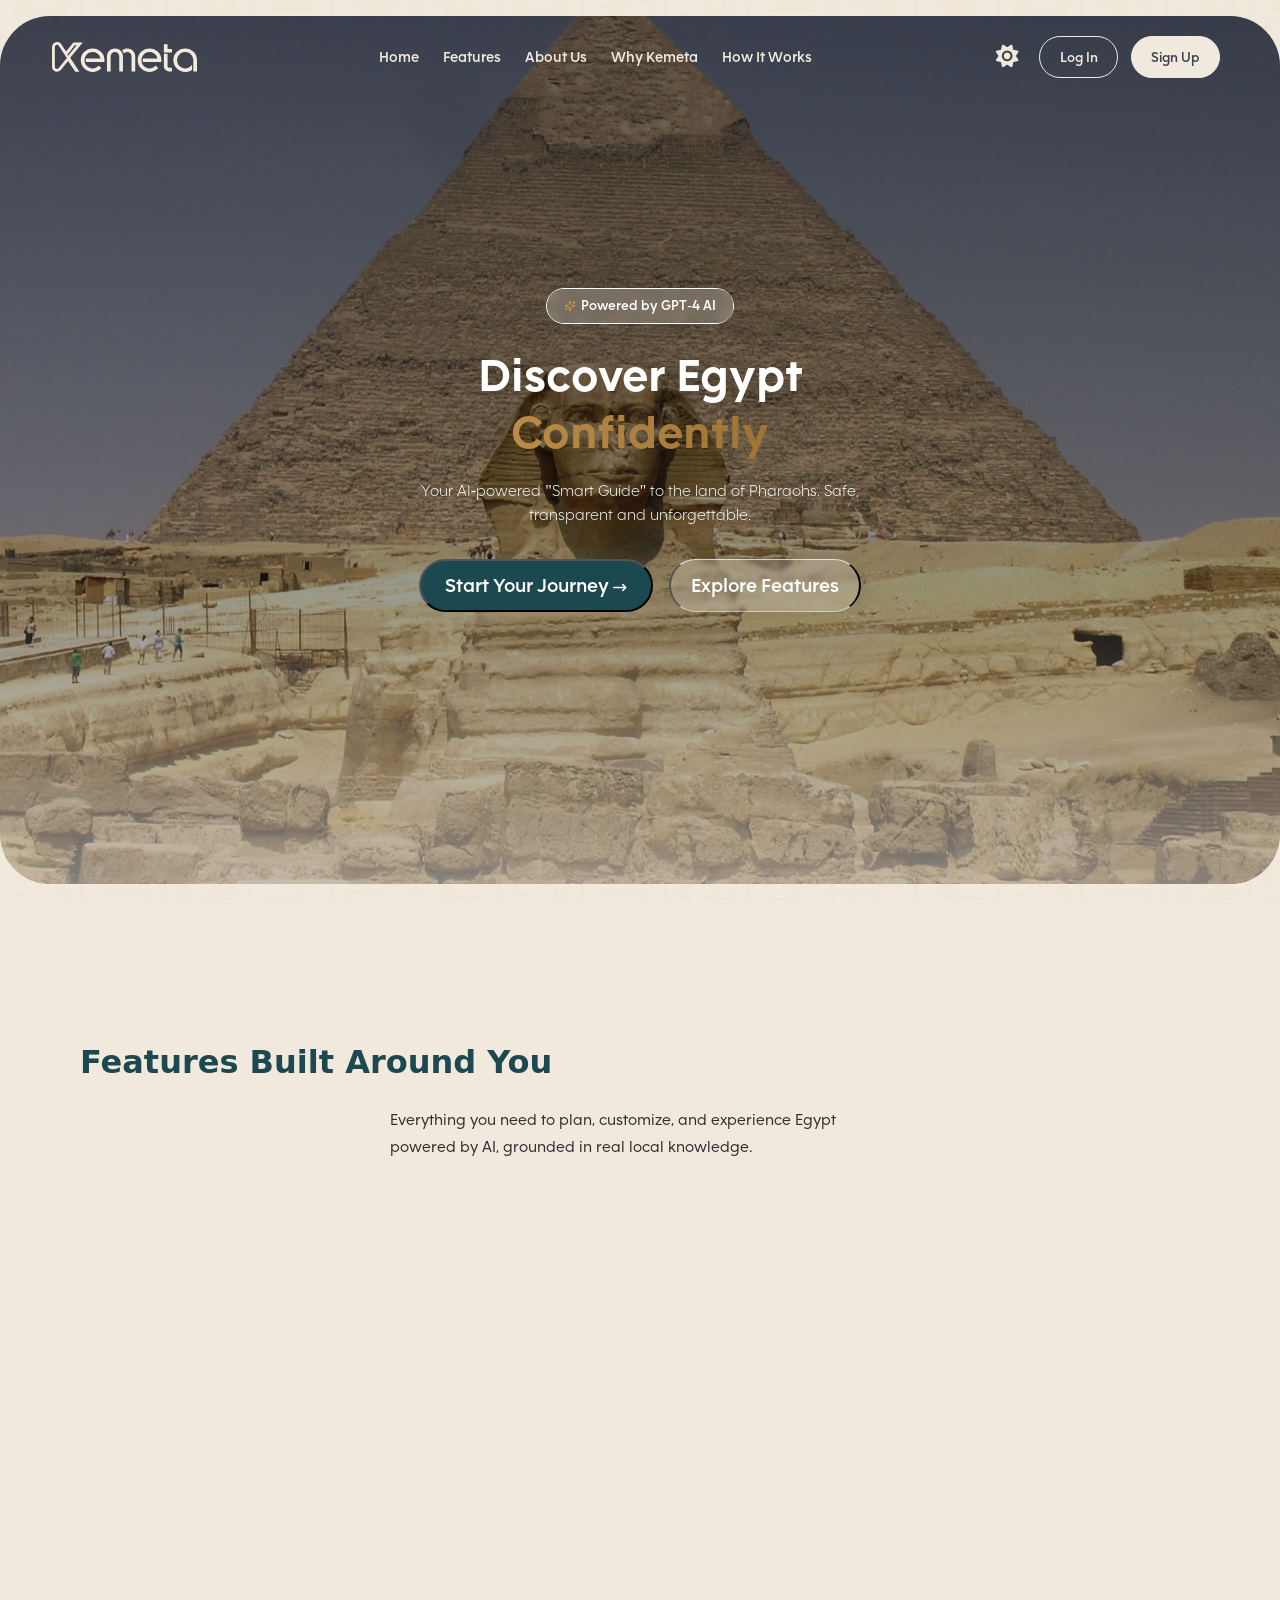
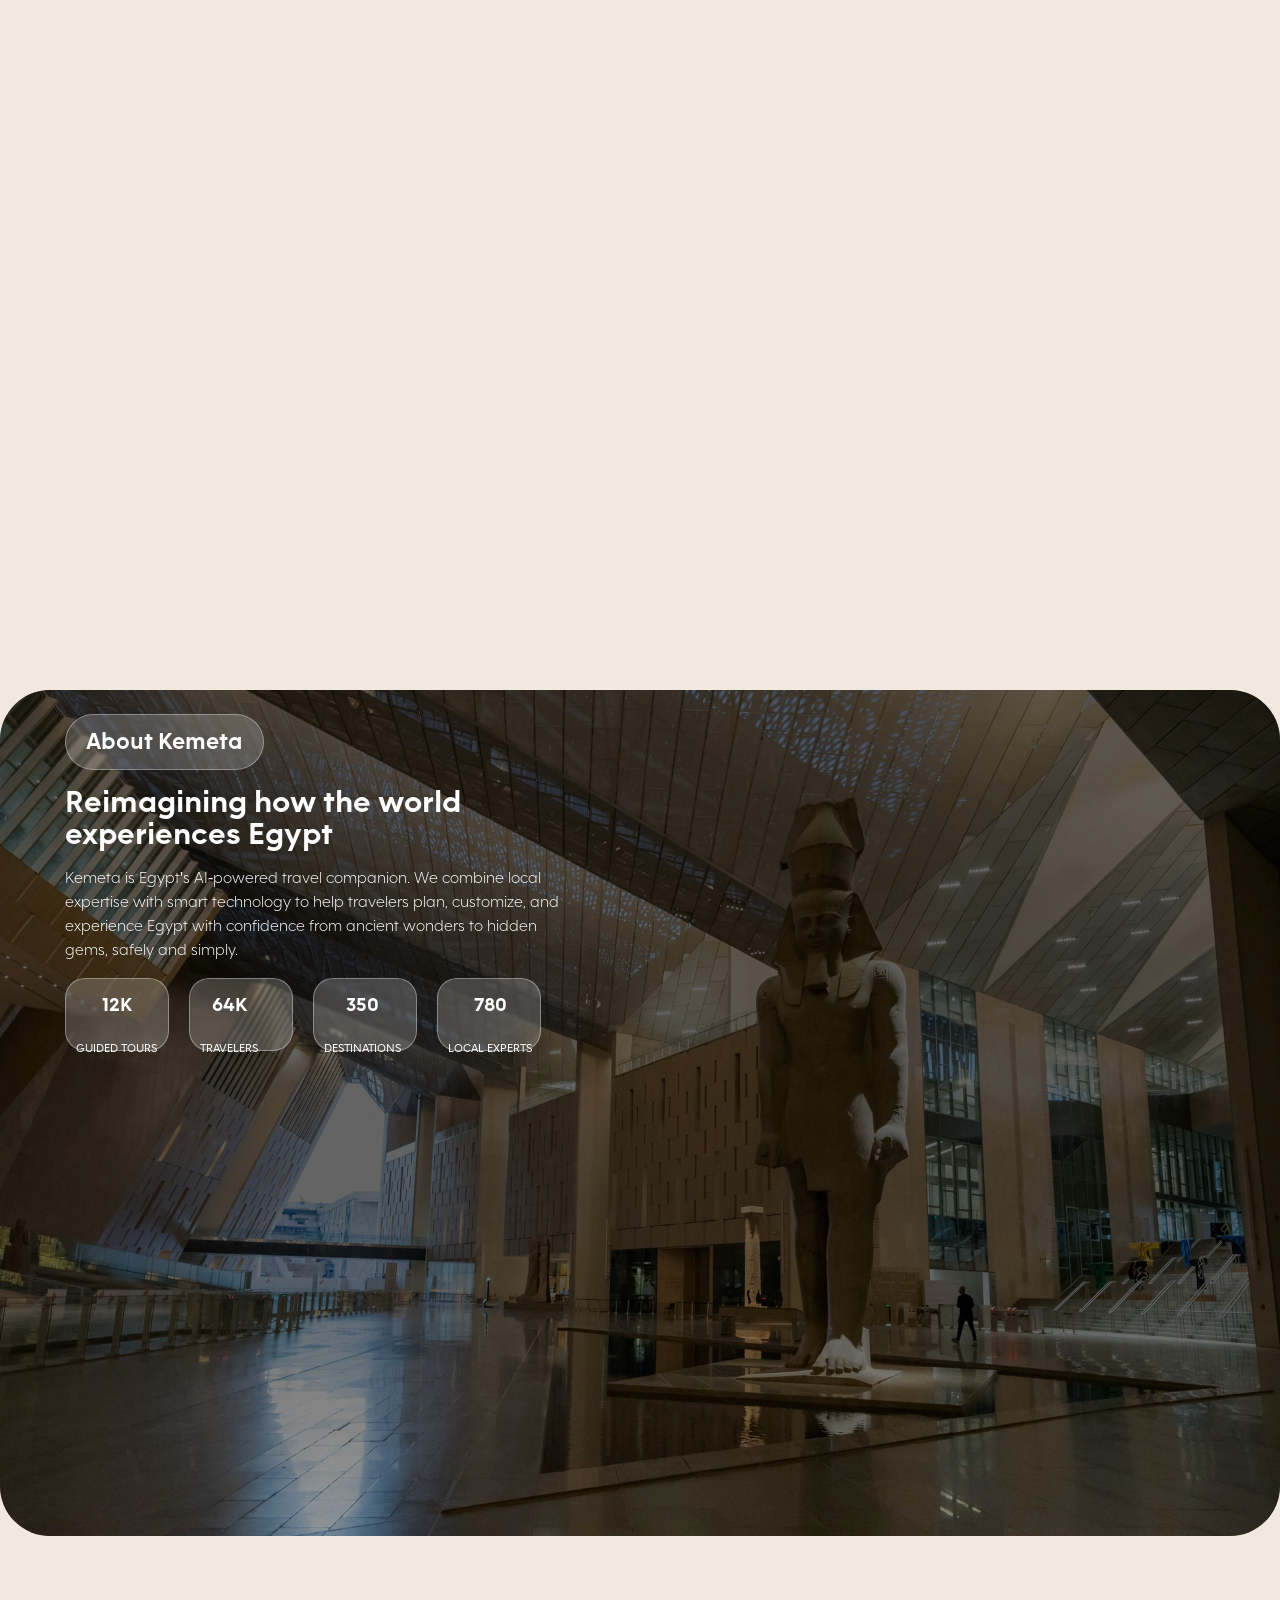
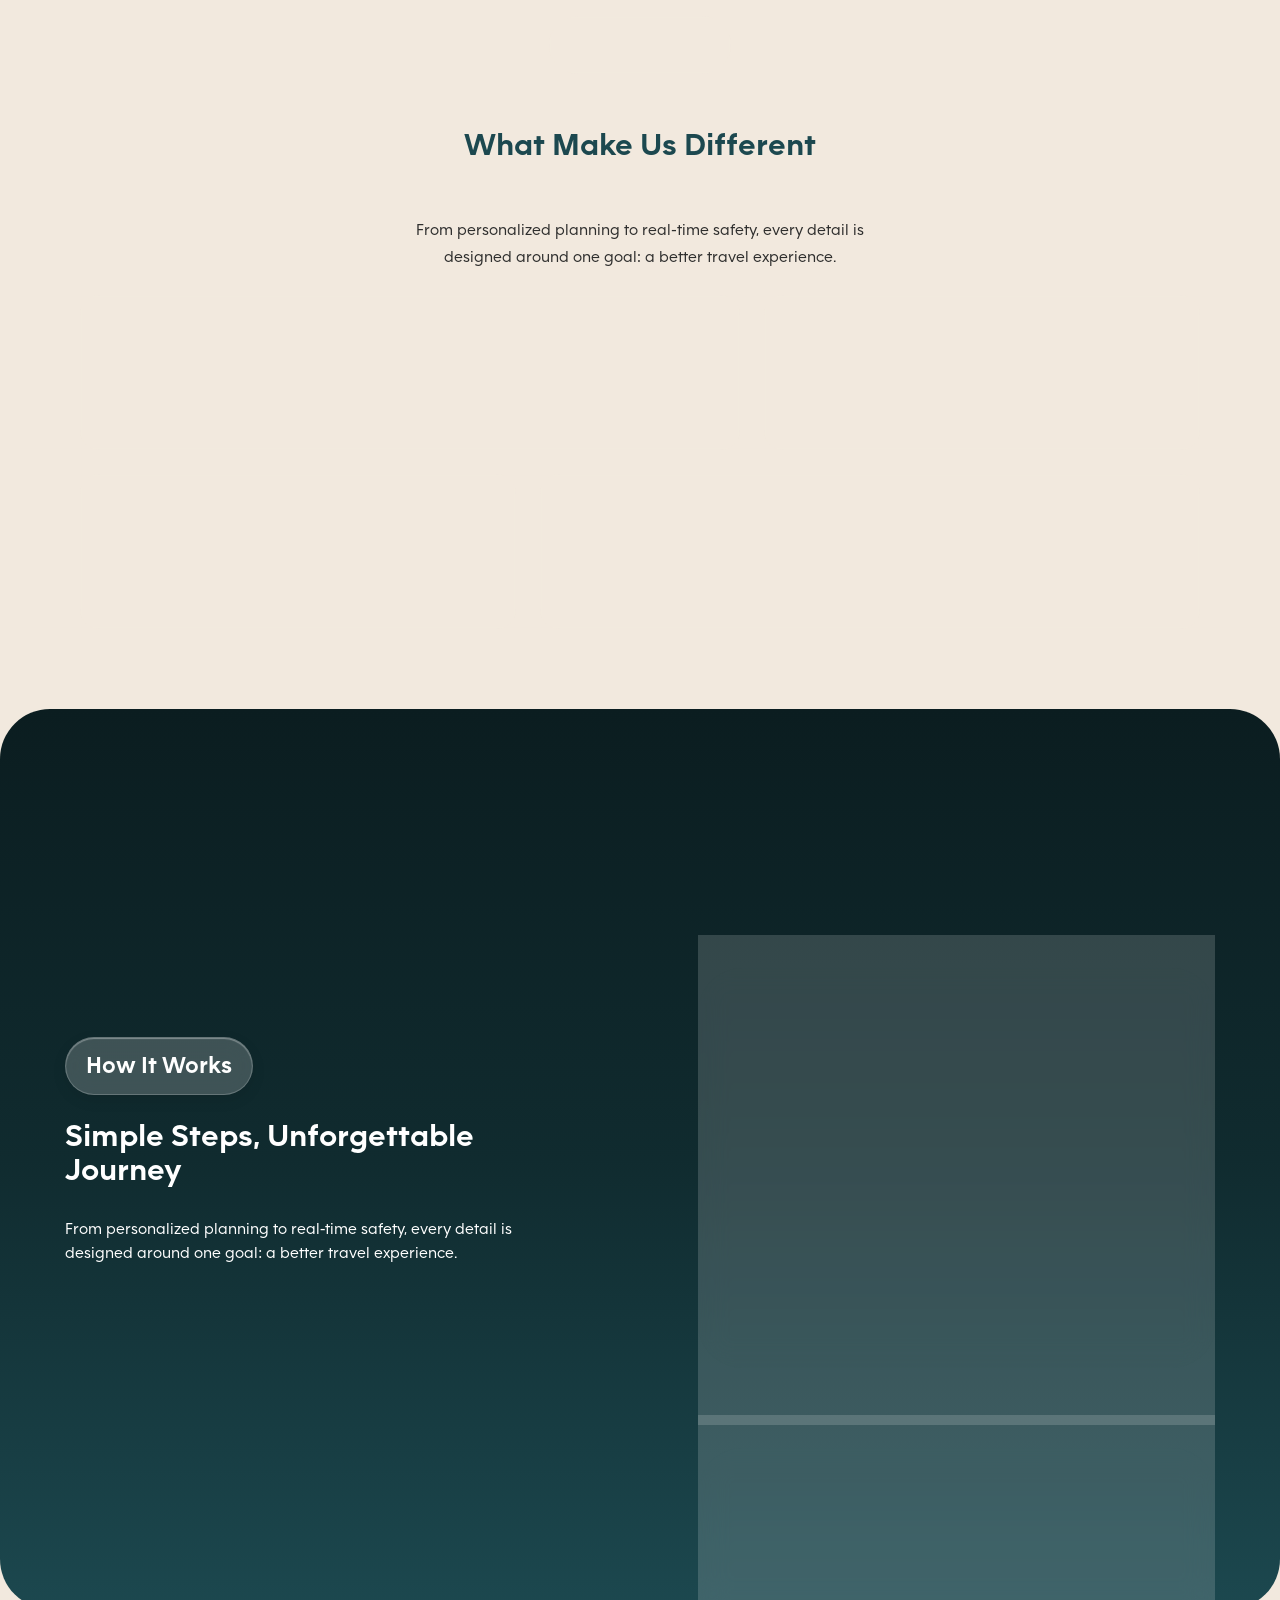
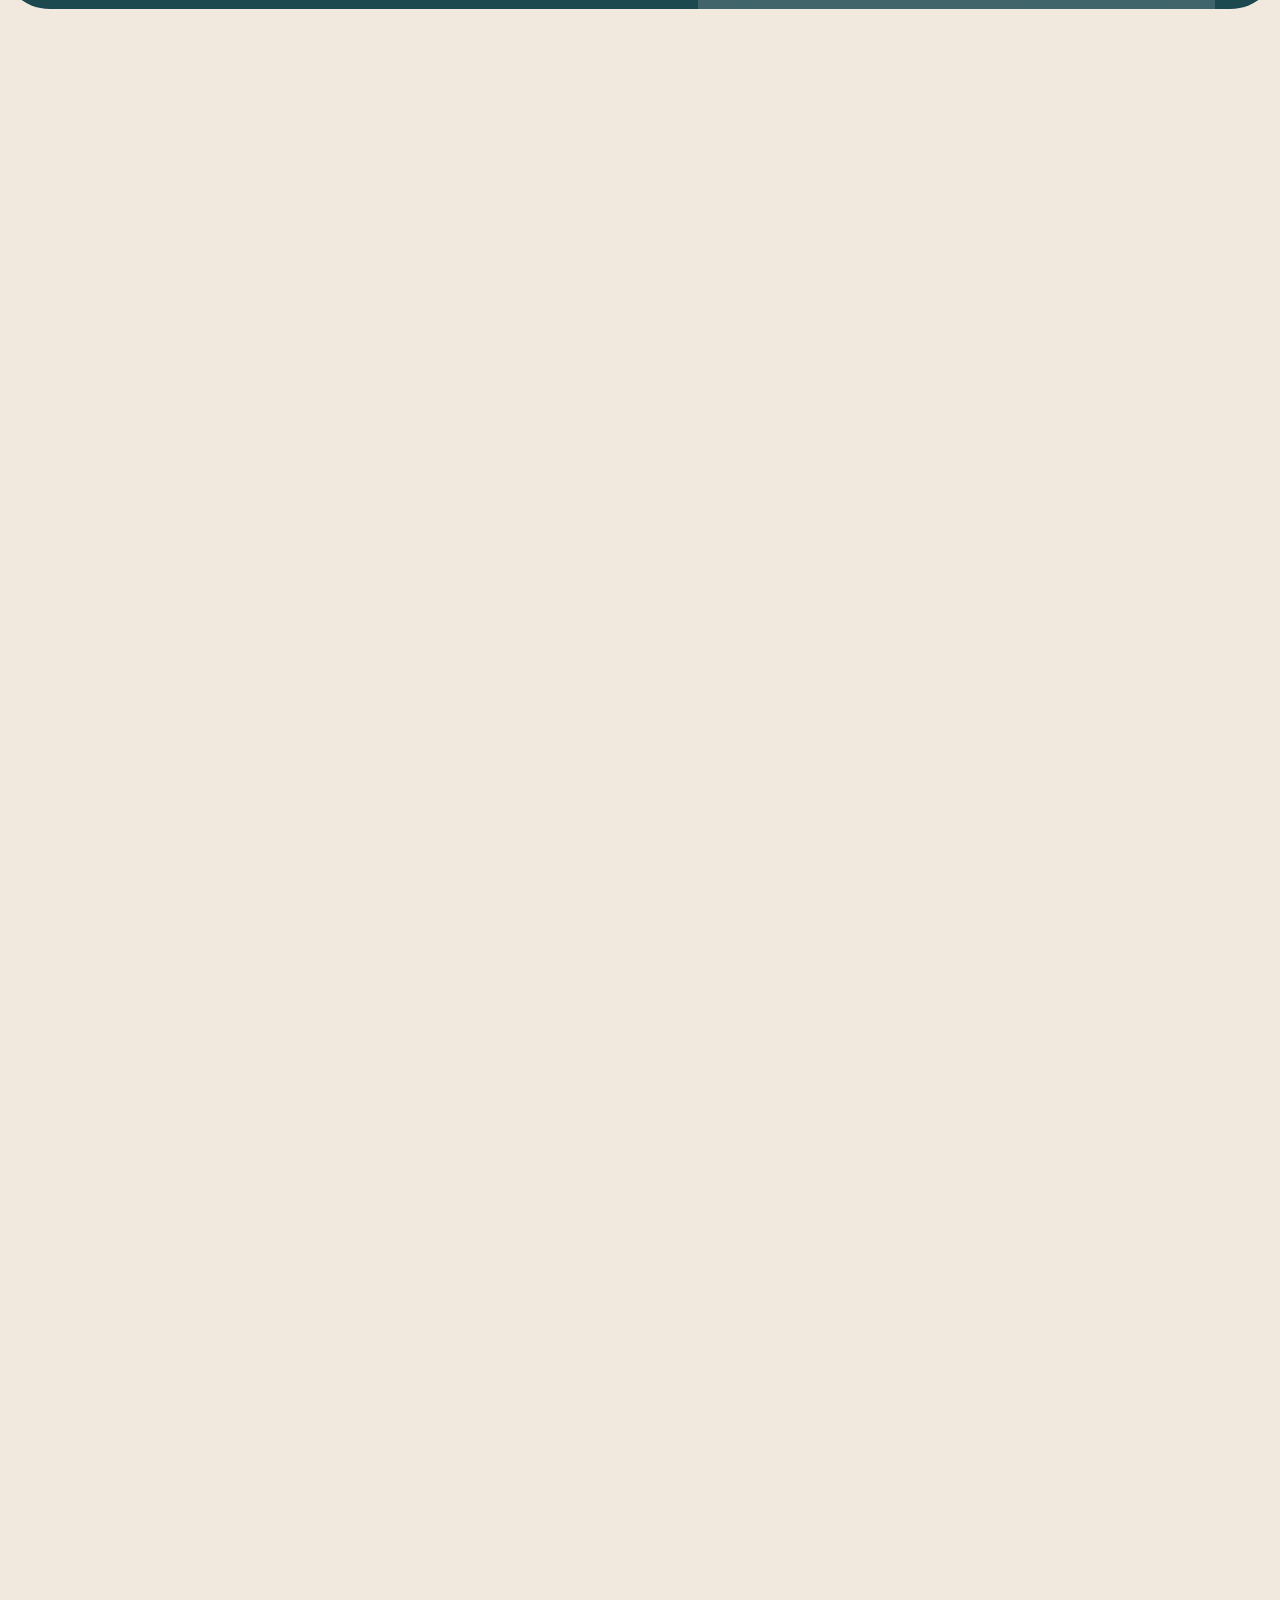
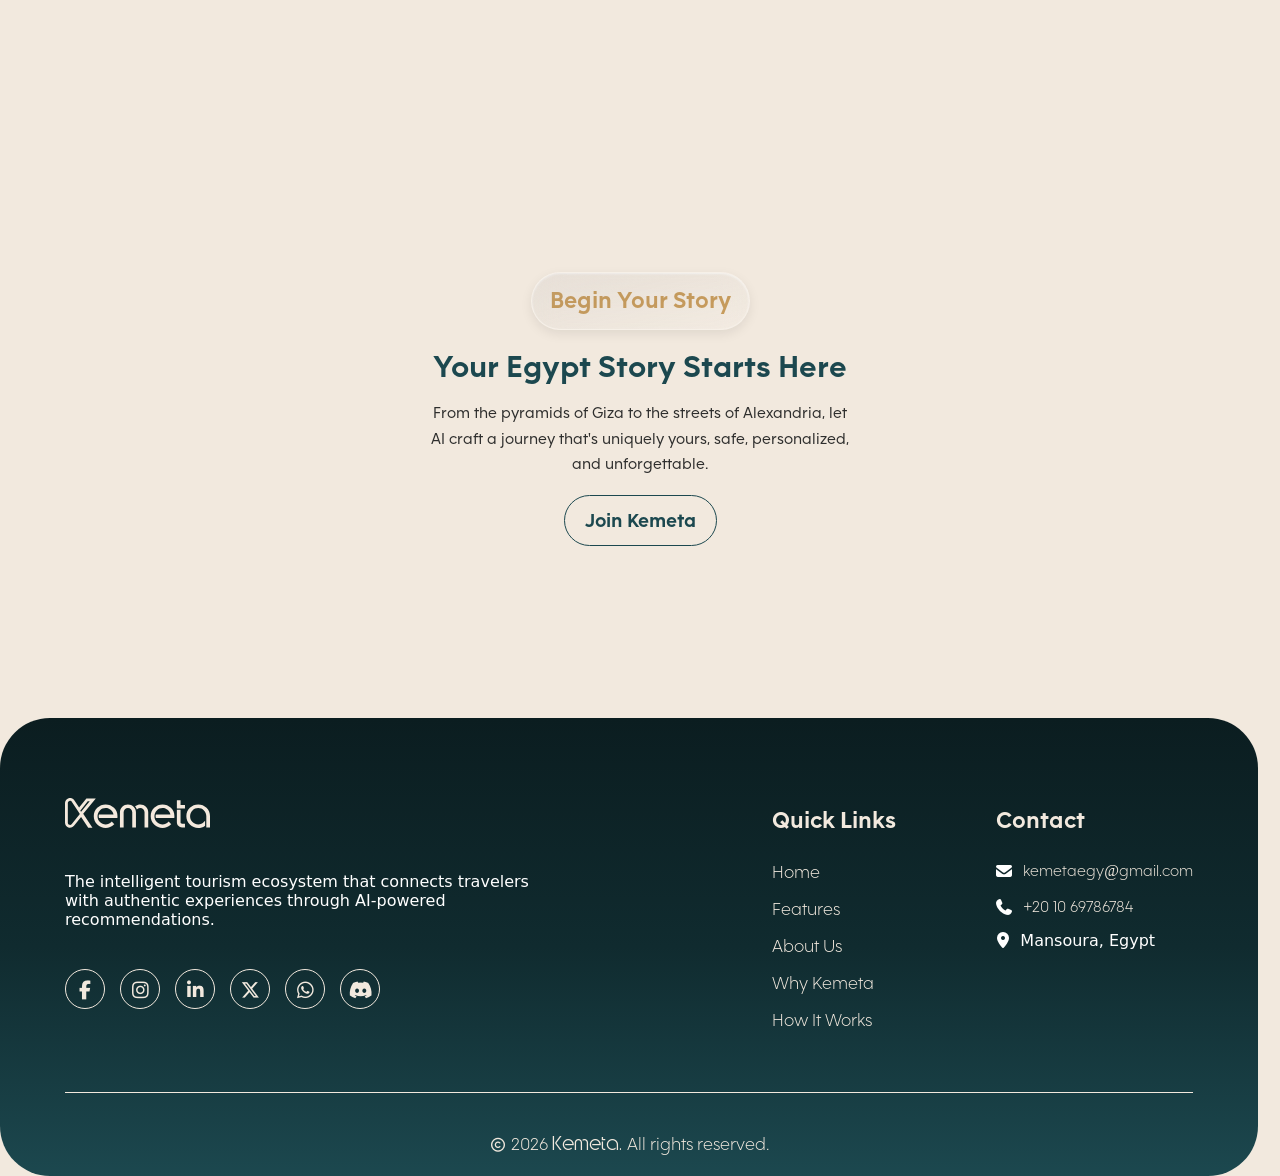
==== index.html @ 973cf5cc "feat: complete Sprint 1 frontend implementation" ====
<!doctype html>
<html lang="en">

<head>
  <meta charset="UTF-8" />
  <title>Kemeta - Discover Egypt</title>
  <link rel="stylesheet" href="vendors/bootstrap/css/bootstrap.min.css" />
  <link rel="stylesheet" href="vendors/fontawesome/css/all.min.css" />
  <link rel="stylesheet" href="css/main.css" />
</head>

<body>
<div class="splash" id="splash">
        <svg viewBox="0 0 3000 1500">
            <g id="kMarkGroup">
                <path id="kmark"
                    d="M925.3,552.19H795.87L695.25,676.05l-66.37-99.23A68.94,68.94,0,0,0,592.56,549a71.07,71.07,0,0,0-76.79,23.31A69,69,0,0,0,501,615.63V881.27a69.13,69.13,0,0,0,13.69,41.82,70.87,70.87,0,0,0,73.34,26,69.08,69.08,0,0,0,37-23.83l97.63-120.18,94,140.5,3.73,5.58h58.91L751.8,760.6Zm-83.39,39.08L722.56,734.65l-11.09-16.58,103-126.8ZM571.4,584.81c7.21,0,17.4,2.38,25,13.73l84.65,126.58,24.3,39.32L594.71,900.65c-10.1,12.42-24.26,13.1-34.15,9.59s-20.46-13-20.46-29V615.63c0-16.8,11.27-26.21,21.81-29.41A32.46,32.46,0,0,1,571.4,584.81Z" />

                <path id="kfill"
                    d="M925.3,552.19H795.87L695.25,676.05l-66.37-99.23A68.94,68.94,0,0,0,592.56,549a71.07,71.07,0,0,0-76.79,23.31A69,69,0,0,0,501,615.63V881.27a69.13,69.13,0,0,0,13.69,41.82,70.87,70.87,0,0,0,73.34,26,69.08,69.08,0,0,0,37-23.83l97.63-120.18,94,140.5,3.73,5.58h58.91L751.8,760.6Zm-83.39,39.08L722.56,734.65l-11.09-16.58,103-126.8ZM571.4,584.81c7.21,0,17.4,2.38,25,13.73l84.65,126.58,24.3,39.32L594.71,900.65c-10.1,12.42-24.26,13.1-34.15,9.59s-20.46-13-20.46-29V615.63c0-16.8,11.27-26.21,21.81-29.41A32.46,32.46,0,0,1,571.4,584.81Z" />
            </g>

            <g id="emetaGroup">
                <path
                    d="M1060.85,632.87c-44.49,0-83.25,15.86-115.21,47.13S897.4,749.44,897.4,793.34c0,44.22,16.23,82.52,48.24,113.83s70.72,47.12,115.21,47.12,82.91-15.51,114.21-46.12l5.76-5.64L1145,866.68l-5.64,5.81c-21.54,22.18-47.22,33-78.49,33-31,0-56.75-10.8-78.81-33s-32.81-48.1-32.81-79.09S960,736.58,982,714.51s47.85-32.79,78.83-32.79c28.14,0,52.09,9,73.21,27.65,18.48,16.3,30.36,36.3,35.39,59.55H969.58L968,774.75a71.72,71.72,0,0,0-2.78,19.09A64.63,64.63,0,0,0,968,812l1.68,5.72h252.94l.66-7.26c.69-7.64,1-13.26,1-17.16,0-44.23-16.24-82.45-48.26-113.61S1105.31,632.87,1060.85,632.87Z" />
                <path
                    d="M1368.31,632.87c-30.61,0-56.88,10.58-78.1,31.45s-32,46.7-32,76.7V945.83H1309V741c0-16.56,5.68-30.28,17.35-42s25.39-17.34,42-17.34,30.27,5.67,41.94,17.34,17.36,25.41,17.36,42V945.83h50.83V741c0-30-10.78-55.8-32-76.7S1398.9,632.87,1368.31,632.87Z" />
                <path
                    d="M1537.73,632.87a107.16,107.16,0,0,0-65,21.5l-6.65,4.92,5.17,6.47a119.36,119.36,0,0,1,15.86,26.63l4.16,9.49,8.11-6.45c11.62-9.23,24.18-13.71,38.39-13.71,16.55,0,30.27,5.67,42,17.34S1597,724.47,1597,741V945.83h50.84V741c0-30-10.78-55.8-32-76.7S1568.33,632.87,1537.73,632.87Z" />
                <path
                    d="M1845.19,632.87c-44.49,0-83.25,15.86-115.21,47.13s-48.24,69.44-48.24,113.34c0,44.22,16.23,82.52,48.24,113.83s70.72,47.12,115.21,47.12,82.91-15.51,114.21-46.12l5.76-5.64-35.84-35.85-5.64,5.81c-21.54,22.18-47.22,33-78.49,33-31,0-56.75-10.8-78.81-33s-32.81-48.1-32.81-79.09,10.73-56.76,32.79-78.83,47.86-32.79,78.83-32.79c28.14,0,52.09,9,73.21,27.65,18.49,16.3,30.37,36.3,35.39,59.55H1753.92l-1.63,5.83a71.72,71.72,0,0,0-2.78,19.09,64.63,64.63,0,0,0,2.82,18.2l1.68,5.72H2007l.66-7.26c.69-7.64,1-13.26,1-17.16,0-44.23-16.24-82.45-48.26-113.61S1889.65,632.87,1845.19,632.87Z" />
                <path
                    d="M2099.24,890.86h0c-3.95-4.32-5.88-9.65-5.88-16.29V707.12h-50.83V874.56c0,20.08,7,37.16,20.81,50.78s30.75,20.49,50.45,20.49h40.37V897h-40.37C2107.67,897,2103.05,895,2099.24,890.86Z" />
                <polygon
                    points="2093.36 576.07 2042.52 576.07 2042.52 690.19 2154.15 690.19 2154.15 641.35 2093.36 641.35 2093.36 576.07" />
                <path
                    d="M2451.25,679.77c-31.64-31.12-70.24-46.9-114.72-46.9s-83.25,15.86-115.21,47.13-48.24,69.44-48.24,113.34,16.22,82.1,48.23,113.57,70.72,47.38,115.22,47.38A158.94,158.94,0,0,0,2427.74,926l3.47-2.38V856.23l-13.73,14.3c-22.56,23.5-49,34.92-80.95,34.92-31,0-56.75-10.8-78.81-33s-32.81-48.1-32.81-79.09,10.72-56.76,32.79-78.83,47.85-32.79,78.83-32.79,56.75,10.72,78.82,32.79,32.8,47.85,32.8,78.83V945.83H2499V793.34C2499,749.13,2482.92,710.92,2451.25,679.77Z" />
            </g>
        </svg>
    </div>
  <header>
    <!-- Navbar -->
<nav class="navbar">

    <div class="navbar__left">

        <!-- Desktop Logos -->
        <img src="./assets/images/logos/SVG/Logo.svg"
             alt="Kemeta"
             class="navbar-logo navbar-logo-light">

        <img src="./assets/images/logos/SVG/Logo (1).svg"
             alt="Kemeta"
             class="navbar-logo navbar-logo-dark">

        <!-- Mobile Logos -->
        <img src="./assets/images/logos/SVG/logo (2).svg"
             alt="Kemeta"
             class="navbar-logo-mobile navbar-logo-mobile-light">

        <img src="./assets/images/logos/SVG/Vector.svg"
             alt="Kemeta"
             class="navbar-logo-mobile navbar-logo-mobile-dark">

    </div>


    <ul class="navbar__center d-flex gap-4">

    <li class="nav-item">
        <a class="nav-link" href="#home">Home</a>
    </li>

    <li class="nav-item">
        <a class="nav-link" href="#features">Features</a>
    </li>

    <li class="nav-item">
        <a class="nav-link" href="#about">About Us</a>
    </li>


    <li class="nav-item">
        <a class="nav-link" href="#why-kemeta">Why Kemeta</a>
    </li>

     <li class="nav-item">
        <a class="nav-link" href="#how-it-works">How It Works</a>
    </li>

</ul>


    <div class="navbar__right">

        <i class="fas fa-sun"></i>

        <button class="btn btn-outline">
            Log In
        </button>

        <button class="btn btn-sign">
            Sign Up
        </button>

    </div>


    <button
        class="navbar__menu-button"
        id="navbar-menu-button"
        type="button"
        aria-label="Open menu">

        <i class="fas fa-bars"></i>

    </button>

</nav>


<!-- ==========================
     Mobile Menu
========================== -->

<div class="mobile-menu-overlay"></div>

<div class="mobile-menu">

    <!-- Header -->
    <div class="mobile-menu-header">

        <a href="#" class="mobile-logo">

            <!-- استخدمي اللوجو اللي عندك -->
            <img
                src="./assets/images/logos/SVG/Vector.svg"
                alt="Kemeta">

        </a>

        <button
            class="mobile-menu-close"
            type="button"
            aria-label="Close menu">

            <i class="fas fa-times"></i>

        </button>

    </div>


    <!-- Links -->
    <nav class="mobile-nav">

        <a href="#" class="mobile-nav-link">
            Home
        </a>

        <a href="#" class="mobile-nav-link">
            Features
        </a>

        <a href="#" class="mobile-nav-link">
            About Us
        </a>

        <a href="#" class="mobile-nav-link">
            Why Kemeta
        </a>

        <a href="#" class="mobile-nav-link">
            How It Works
        </a>

    </nav>


    <!-- Bottom Actions -->
    <div class="mobile-menu-actions">

        <div class="mobile-actions-row">

            <a href="./login/index.html" class="mobile-login">
                Log In
            </a>

            <button
                class="mobile-settings"
                type="button">

                <i class="fas fa-cog"></i>

            </button>

        </div>


        <a href="register.html" class="mobile-signup">
            Sign Up
        </a>

    </div>

</div>

    <!-- Hero Section -->
    <section class="hero" id="home">
      <div class="hero__overlay"></div>

      <div class="hero__content">
        <div class="hero__badge">
          <img src="./assets/images/icons/Icon (1).svg" alt="Kemeta Logo" class="hero__badge-logo" />
          <span>Powered by GPT-4 AI</span>
        </div>

        <h1 class="hero__title">
          Discover Egypt
          <span class="hero__title-highlight">Confidently</span>
        </h1>

        <p class="hero__subtitle">
          Your AI-powered "Smart Guide" to the land of Pharaohs. Safe,
          transparent and unforgettable.
        </p>

        <div class="hero__actions">
          <button class="btn hero__btn-main d-flex align-items-center justify-content-center gap-2">
            <span>Start Your Journey</span>
            <i class="fa-solid fa-arrow-right-long"></i>
          </button>
          <button class="btn hero__btn-secondary">Explore Features</button>
        </div>
      </div>
    </section>
  </header>

  <!-- 
    Platform Features Section
 -->

  <section class="platform-features" id="features">
    <div class="container">
      <div class=" row justify-content-center text-center">
        <div class="first-card col-lg-7 d-flex">
          <span class="features-badge"> Platform Features </span>

          <h2 class="features-title">Features Built Around You</h2>

          <p class="features-description">
            Everything you need to plan, customize, and experience Egypt
            powered by AI, grounded in real local knowledge.
          </p>
        </div>
      </div>

      <!-- Features Cards -->
      <div class="row g-3">
        <!-- Large Card 1 -->
        <div class="col-lg-6 col-md-7">
          <div class="feature-card feature-card-large">
            <h3 class="feature-card-title">AI Trip Generator</h3>

            <p class="feature-card-description">
              Answer a few quick questions about your interests, budget, and
              travel style, and let our AI build a complete, personalized
              itinerary — no research, no guesswork, just a trip made for you.
            </p>

            <a href="#" class="feature-card-link"> Learn More </a>
          </div>
        </div>

        <!-- Large Card 2 -->
        <div class="col-lg-6 col-md-6">
          <div class="feature-card feature-card-large ">
            <h3 class="feature-card-title mb-4">Ready-Made Packages</h3>

            <p class="feature-card-description mb-3">
              Prefer a simpler start? Choose from expertly curated packages designed to showcase the best experiences
              Egypt has to offer, ready to book in minutes.
            </p>

            <a href="#" class="feature-card-link"> Learn More </a>
          </div>
        </div>

        <!-- Small Card 1 -->
        <div class="col-lg-4 col-md-6">
          <div class="feature-card">
            <h3 class="feature-card-title">Customize Your Trip</h3>

            <p class="feature-card-description">
              Handpick every destination you want to visit, and let our AI
              organize them into a smooth, optimized itinerary that makes the
              most of your time.
            </p>

            <a href="#" class="feature-card-link"> Learn More </a>
          </div>
        </div>

        <!-- Small Card 2 -->
        <div class="col-lg-4 col-md-6">
          <div class="feature-card">
            <h3 class="feature-card-title">Egypt Chatbot</h3>

            <p class="feature-card-description">
              Get answers about historical sites, transportation, pricing, and
              dining through a chatbot trained on verified Egypt-focused
              knowledge.
            </p>

            <a href="#" class="feature-card-link"> Learn More </a>
          </div>
        </div>

        <!-- Small Card 3 -->
        <div class="col-lg-4 col-md-6">
          <div class="feature-card">
            <h3 class="feature-card-title">Smart Map</h3>

            <p class="feature-card-description">
              Get answers about historical sites, transportation, pricing, and
              dining through a chatbot trained on verified Egypt-focused
              knowledge.
            </p>

            <a href="#" class="feature-card-link"> Learn More </a>
          </div>
        </div>
      </div>
    </div>
  </section>
  <!-- 
     About Section
 -->
  <section class="about-section" id="about">
    <div class="about-overlay"></div>

    <div class="container-fluid h-100">
      <div class="row h-100 align-items-center">

        <div class=" col-6 col-lg-12">
          <div class="about-content">
            <!-- Small Button -->
            <p href="#" class="about-label mb-4">
              About Kemeta
            </p>

            <!-- Heading -->
            <h2 class="about-title mb-4">
              Reimagining how the world
              <br>
              experiences Egypt
            </h2>

            <!-- Description -->
            <p class="about-description mb-4">
              Kemeta is Egypt's AI-powered travel companion.
              We combine local expertise with smart technology
              to help travelers plan, customize, and experience
              Egypt with confidence from ancient wonders to hidden
              gems, safely and simply.
            </p>
            <!-- Statistics -->
            <div class="about-stats">
              <div class="stat-card">
                <div class="container-card">
                  <h3>12K</h3>
                  <span>GUIDED TOURS</span>
                </div>
              </div>

              <div class="stat-card ">
                <div class="container-card">
                  <h3>64K</h3>
                  <span>TRAVELERS</span>
                </div>
              </div>
              <div class="stat-card">
                <div class="container-card">

                  <h3>350</h3>
                  <span>DESTINATIONS</span>
                </div>
              </div>
              <div class="stat-card">
                <div class="container-card">

                  <h3>780</h3>
                  <span>LOCAL EXPERTS</span>
                </div>
              </div>
            </div>

          </div>
        </div>

      </div>
    </div>
  </section>

  <section class="why-kemeta-section" id="why-kemeta">

    <div class="container why-kemeta-container">

      <!-- Section Header -->
      <div class="why-kemeta-header">

        <span class="why-kemeta-badge">
          Why Kemeta
        </span>

        <h2 class="why-kemeta-title">
          What Make Us Different
        </h2>

        <p class="why-kemeta-description">
          From personalized planning to real-time safety, every detail
          is designed around one goal: a better travel experience.
        </p>

      </div>


      <!-- Cards -->
      <div class="why-kemeta-cards">

        <div class="why-kemeta-card">



          <h3 class="why-kemeta-card-title">
            <span class="why-kemeta-card-label">
              AI Trip Generator
            </span>
            Personalized Planning
          </h3>

          <p class="why-kemeta-card-description">
            Built around your interests and budget, not a generic package.
          </p>

        </div>


        <div class="why-kemeta-card">



          <h3 class="why-kemeta-card-title">
            <span class="why-kemeta-card-label">
              100% Verified
            </span>
            Trusted Content
          </h3>

          <p class="why-kemeta-card-description">
            Every answer comes from reviewed, Egypt-specific sources,
            not random search results.
          </p>

        </div>


        <div class="why-kemeta-card">



          <h3 class="why-kemeta-card-title">
            <span class="why-kemeta-card-label">
              3 Ways to Plan
            </span>
            Total Flexibility
          </h3>

          <p class="why-kemeta-card-description">
            Automated, ready-made, or fully customized the choice is
            always yours.
          </p>

        </div>


        <div class="why-kemeta-card">



          <h3 class="why-kemeta-card-title">
            <span class="why-kemeta-card-label">
              Real-Time Alerts
            </span>
            Built-in Safety
          </h3>

          <p class="why-kemeta-card-description">
            Get notified near high-risk areas, with nearby hospitals
            and tourist police always in view.
          </p>

        </div>

      </div>

    </div>

  </section>

  <section class="how-it-works-section" id="how-it-works">

    <div class="how-it-works-sticky">

      <!-- Left ثابت -->
      <div class="how-it-works-content">

        <span class="section-badge">
          How It Works
        </span>

        <div class="content-title">
          Simple Steps, Unforgettable Journey
      </div>

        <p>
          From personalized planning to real-time safety,
          every detail is designed around one goal:
          a better travel experience.
        </p>

      </div>


      <!-- Right بيتحرك -->
      <div class="steps-wrapper">

        <div class="steps-track">

          <div class="step-card">
            <div class="step-text">
              <h3>Share Preferences</h3>
              <p>
               Answer a few questions, and our AI builds your itinerary.
              </p>
            </div>

            <div class="img"> <img src="assets/images/(1).jpg" alt=""></div>
          </div>


          <div class="step-card">
            <div class="step-text">
              <h3>Choose Your Path</h3>
              <p>
                Pick a ready-made package or customize your own stops.
              </p>
            </div>

            <div class="img"> <img src="assets/images/(2).jpg" alt="">
            </div>
          </div>


          <div class="step-card">
            <div class="step-text">
              <h3>Ask Anything</h3>
              <p>
                Ask our chatbot anything about Egypt, anytime, day or night.
              </p>
            </div>

            <div class="img"><img src="assets/images/(3).jpg" alt=""></div>
          </div>


          <div class="step-card">
            <div class="step-text">
              <h3>Stay Safe</h3>
              <p>
                Smart Map keeps you safe with nearby help and risk alerts.
              </p>
            </div>

            <div class="img"><img src="assets/images/(4).jpg" alt=""></div>
          </div>


          <div class="step-card">
            <div class="step-text">
              <h3>Enjoy Trip</h3>
              <p>
                Everything's set, just relax and enjoy Egypt to the fullest.
              </p>
            </div>

            <div class="img"><img src="assets/images/(5).jpg" alt=""></div>
          </div>

        </div>

      </div>

    </div>

  </section>

<!-- ==========================
     Begin Your Story Section
========================== -->
<section class="begin-story-section">
    <div class="begin-story-container">

        <span class="story-badge">
            Begin Your Story
        </span>

        <h2>
            Your Egypt Story Starts Here
        </h2>

        <p>
            From the pyramids of Giza to the streets of Alexandria,
            let AI craft a journey that's uniquely yours, safe,
            personalized, and unforgettable.
        </p>

        <a href="#" class="story-btn">
            Join Kemeta
        </a>

    </div>
</section>


<!-- ==========================
     Footer
========================== -->
<footer class="kemeta-footer">

    <div class="footer-container">

        <!-- Brand -->
        <div class="footer-brand">

            <div class="img"><img src="./assets/images/logos/SVG/Logo.svg" alt=""></div>

            <p>
                The intelligent tourism ecosystem that connects travelers with authentic experiences through AI-powered recommendations.
            </p>

            <div class="footer-socials">

                <a href="#" aria-label="Facebook">
                    <i class="fab fa-facebook-f"></i>
                </a>

                <a href="#" aria-label="Instagram">
                    <i class="fab fa-instagram"></i>
                </a>

                <a href="#" aria-label="LinkedIn">
                    <i class="fab fa-linkedin-in"></i>
                </a>

                <a href="#" aria-label="X">
                    <i class="fab fa-x-twitter"></i>
                </a>

                <a href="#" aria-label="WhatsApp">
                    <i class="fab fa-whatsapp"></i>
                </a>

                <a href="#" aria-label="Discord">
                    <i class="fab fa-discord"></i>
                </a>

            </div>

        </div>

<div class="footer-right">
        <!-- Quick Links -->
        <div class="footer-links">

            <h4>Quick Links</h4>
<div class="links-container">
            <a href="#">Home</a>
            <a href="#">Features</a>
            <a href="#">About Us</a>
            <a href="#">Why Kemeta</a>
            <a href="#">How It Works</a>
</div>
        </div>


        <!-- Contact -->
        <div class="footer-contact">

            <h4>Contact</h4>
<div class="contact-container">
            <a href="mailto:kemetaegy@gmail.com">
                <i class="fas fa-envelope"></i>
                kemetaegy@gmail.com
            </a>

            <a href="tel:+201069786784">
                <i class="fas fa-phone"></i>
                +20 10 69786784
            </a>

            <span>
                <i class="fas fa-location-dot"></i>
                Mansoura, Egypt
            </span>
            </div>

        </div>
       </div>

    </div>


    <!-- Copyright -->
    <div class="footer-bottom">

        <p>
            <i class="fa-regular fa-copyright"></i> 2026 <span>Kemeta.</span> All rights reserved.
        </p>

    </div>

</footer>

  <script src="vendors/bootstrap/js/bootstrap.bundle.min.js"></script>
  <script type="module" src="./js/main.js"></script>
</body>

</html>
---- css/main.css ----
@import url("./global.css");
@import url("./components/navbar.css");
@import url("./media.css");

/* ==================================================
   KEMETA SPLASH SCREEN
================================================== */

html,
body {
    margin: 0;
    padding: 0;
    width: 100%;
    min-height: 100%;
}


.splash {
    position: fixed;
    inset: 0;

    width: 100%;
    height: 100vh;

    display: flex;
    align-items: center;
    justify-content: center;

    background: #083540;

    overflow: hidden;

    z-index: 99999999;

    opacity: 1;
    visibility: visible;

    transition:
        opacity 600ms ease,
        visibility 600ms ease;
}


.splash svg {
    width: 580px;
    max-width: 85vw;
    height: auto;

    overflow: visible;
}


#kMarkGroup {
    transform: translateX(787px) scale(1.5);

    transform-origin: 713px 748px;

    transition:
        transform 950ms cubic-bezier(0.65, 0, 0.35, 1);
}
#kMarkGroup.shift-left {
    transform: translateX(0) scale(1);
}

#kmark {
    fill: none;

    stroke: #c1ad95;

    stroke-width: 3;

    stroke-linecap: round;
    stroke-linejoin: round;
}


#kfill {
    fill: #c1ad95;

    fill-rule: evenodd;

    opacity: 0;
}

 */

#emetaGroup {
    fill: #c1ad95;

    fill-rule: evenodd;

    opacity: 0;

    transform: translateX(900px);

    transition:
        opacity 950ms ease,
        transform 950ms cubic-bezier(0.65, 0, 0.35, 1);
}


/* EMETA يظهر */

#emetaGroup.show {
    opacity: 1;

    transform: translateX(0);
}




/* hero */

header {
  min-height: 100vh;
  display: flex;
  flex-direction: column;
  padding: 16px 0px;
}

/* الكارد الكبير اللي واخد الشاشة بحواف دايرة */
.hero {
  position: relative;
  flex: 1;
  gap: var(--general-gap);
  border-radius: var(--Containder-radius);
  overflow: hidden;
  height: 100vh;
  background: url("../../assets/images/Great Pyramid.jpg") center/cover
    no-repeat;

  display: flex;
  align-items: center;
  justify-content: center;
}

/* layer غامقة فوق الصورة عشان النص يبان */
.hero__overlay {
  position: absolute;
  inset: 0;
  background: linear-gradient(
    rgba(0, 0, 0, 0.6),
    rgba(0, 0, 0, 0.4),
    rgba(242, 233, 222) 130%
  );
}

/* المحتوى في النص */
.hero__content {
  position: relative;
  z-index: 1;
  max-width: 640px;
  text-align: center;
  color: var(--color-text);
}

/* البادج الصغيرة فوق العنوان */
.hero__badge {
  position: relative;
  isolation: isolate;

  font-family: "F37 Moon Demi";
  width: fit-content;
  margin: 0 auto 1.5rem;

  display: flex;
  align-items: center;
  justify-content: center;
  gap: 5px;

  padding: 0.4rem 1.1rem;
  border-radius: var(--general-radius);

  font-size: 14px;
  color: var(--Light-Text);

  cursor: pointer;

border: 1px solid var(--Light-Text);

}

/* Liquid Glass surface */
.hero__badge::before {
  content: "";
  position: absolute;
  inset: 0;

  z-index: 0;

  border-radius: inherit;

  /* box-shadow:
    inset 0 0 6px -3px rgba(255, 255, 255, 0.7); */

  background-color: var(--Card-Background);

  pointer-events: none;
}

/* Refraction + Blur */
.hero__badge::after {
  content: "";
  position: absolute;
  inset: 0;

  z-index: -1;

  border-radius: inherit;

  backdrop-filter: blur(5px);
  -webkit-backdrop-filter: blur(5px);

  filter: url(#glass-distortion);
  -webkit-filter: url(#glass-distortion);

  isolation: isolate;

  pointer-events: none;
}

/* Content above glass */
.hero__badge > * {
  position: relative;
  z-index: 2;
}
.hero__btn-secondary {
  background: var(--Card-Background);
  backdrop-filter: blur(1px);
  -webkit-backdrop-filter: blur(20px);
  color: var(--Light-Text);
  border-bottom: 0.83px solid rgba(255, 255, 255, 0.447);
  border-top: 0.83px solid rgba(255, 255, 255, 0.684);
}

/* العنوان */
.hero__title {
  font-size: 48px;
  color: var(--Light-Text);
  margin: 0;
  line-height: 1.2;
  font-family: "F37 Moon Bold";
}

.hero__title-highlight {
  display: block;
  background: linear-gradient(
    TO RIGHT,
    rgba(198, 152, 85, 1) 10%,
    rgba(140, 97, 33, 1)
  );

  -webkit-background-clip: text;
  -webkit-text-fill-color: transparent;
  background-clip: text;
}

/* النص اللي تحت العنوان */
.hero__subtitle {
  margin: auto;
  width: 70%;
  margin-top: 1rem;
  margin-bottom: 2rem;
  font-size: 16px;
  font-family: "F37 Moon light";
  color: var(--Light-Text);
}

/* الأزرار */
.hero__actions {
  display: inline-flex;
  gap: 1rem;
}

.hero__actions .btn {
  border-radius: var(--general-radius);
  padding: 10px 20px;
font-family: "F37 Moon Demi";
font-size: 20px;
  cursor: pointer;

  transition:
    background-color var(--transition-fast),
    color var(--transition-fast),
    box-shadow var(--transition-fast),
    transform var(--transition-fast);
}

.hero__btn-main {
  font-family: "F37 Moon Bold";
  min-width: 234px;
  background: var(--Secondry-text);
  color: var(--Light-Text);
}
.hero__btn-main:hover {
    
    background: var(--Secondry-text);
    color: var(--Background-Color);
    box-shadow: 0 8px 18px rgba(0, 0, 0, 0.25);
    transform: translateY(-3px);

}
.hero__btn-main i {
  font-size: 12px;
}

.hero__btn-secondary {
  font-family: "F37 Moon Bold";
  min-width: 191px;
    backdrop-filter: blur(2px);
    -webkit-backdrop-filter: blur(20px);
background: var(--Card-Background);
    box-shadow: 0 1px 20px 0 rgba(0, 0, 0, 0.05);

  border-bottom: 0.83px solid rgba(255, 255, 255, 0.447);
  border-top: 0.83px solid rgba(255, 255, 255, 0.684);
  
}

.hero__btn-secondary:hover {
  box-shadow: 0 8px 18px rgba(0, 0, 0, 0.25);
  color: var(--Background-Color);
      transform: translateY(-3px);

}




.platform-features {
    position: relative;
    z-index: 5;
    width: 100%;
  
}
.platform-features .container {
    max-width: none;   
    width: 100%;
    padding: var(--section-padding) ; 
    height: auto;  
    display: grid;    
    gap: var(--general-gap);
}
/* 
   Features Header
 */
.first-card {
   gap: var(--general-gap);
   flex-direction: column;

}
.container .features-badge {
    display: inline;
    padding: 10px 20px;
    border-radius: var(--general-radius);
    margin:auto;
    font-family: "F37 Moon Bold";
    color: var(--Primary-Text);
    font-size: 24px;
  background: linear-gradient(
    to top right,
    rgba(255, 255, 255, 0.715),
    rgba(236, 232, 232, 0.134) 42%
  );
backdrop-filter: blur(8px);
-webkit-backdrop-filter: blur(8px);
border: 1px solid var(--Light-Text);
   
}


.features-title {
    color: var(--Secondry-text);
    font-size: 32px;
    font-weight: 700;
}


.features-description {
    max-width: 500px;
    margin: 0 auto;
    color: var(--Dark-Text);
font-family: "F37 Moon Regular";
    font-size: 16px;
    line-height: 1.7;
}


/* 
   Feature Cards
 */

.feature-card {
    position: relative;
    z-index: 10;
    height: 100%;
    padding: 20px 18px;
    border-radius:var(--card-radius);
    background: linear-gradient(
    to top left ,
    rgba(255, 255, 255, 0.363),
    rgba(236, 232, 232, 0.134) 42%
  );
    border: 0.83px solid rgba(255, 255, 255, 0.83);
    box-shadow: 0 1px 20px 0 #0000000D;
    transition: all 0.3s ease;
    display: flex;
    gap: var(--card-gap);
    flex-direction: column;
    backdrop-filter: blur(1px);
    --webkit-backdrop-filter: blur(1px);
    display: flex;
gap:var(--card-gap);

}



.feature-card {
    min-height: 176px;
}


/* 
   Card Content
 */

.feature-card-title {

    color: var(--Secondry-text);
font-family: "F37 Moon Bold";
font-size: 20px;
    line-height: 1.3;
}


.feature-card-description {
    margin-bottom: 10px;
font-family: "F37 Moon Regular";
    color: var(--Dark-Text);

    font-size: 16px;
    line-height: 1.65;
}


.feature-card-link {
    display: inline-block;
    color: var(--Primary-Text);
    font-family: "F37 Moon Bold";
    font-size: 16px;
    text-decoration: none;
}


.feature-card-link:hover {
    color: var(--Primary-Text);
}


/* 
   Hover
 */

.feature-card:hover {
    transform: translateY(-4px);

    box-shadow: 0 10px 25px rgba(0, 0, 0, 0.08);

    background: rgba(255, 255, 255, 0.8);
}



/* 
   About Us Section
 */

.about-section {
  position: relative;

  width: 100%;
  height: 94dvh;

  padding: 0 65px;

  background-image: url("../../assets/images/4fd41c14f753038c6293ff833b5d0f6e98950fb3.jpg");
  background-size: cover;
  background-position: center 33%;

  border-radius: var(--Containder-radius);
  overflow: hidden;
}

.about-overlay {
  position: absolute;
  inset: 0;

  background: linear-gradient(#00000099 60%, #00000064 );

  z-index: 1;
}

.about-section .container-fluid {
  position: relative;
  z-index: 2;
  width: 100%;
  height: 100%;
  display: flex;
  gap: var(--general-gap);
}

.about-section .row {
  height: 100%;
  align-items: center;
}

.about-content {
  max-width: 520px;
  color: var(--Light-Text);
}

/* 
   Label
 */

.about-label {
  display: inline-flex;
  align-items: center;

  padding: 15px 20px;

  margin-bottom: 16px;

  border: 1px solid rgba(255, 255, 255, 0.35);
  border-radius:var(--Containder-radius);

  background: var(--Card-Background);

  backdrop-filter: blur(1px);
  -webkit-backdrop-filter: blur(1px);

  color: var(--Light-Text);


  font-size: 24px;
  font-family: "F37 Moon Bold";
  line-height: 1;

  transition: 0.3s ease;
}


/* 
   Title
 */

.about-title {
  max-width: 440px;

  margin: 0 0 14px;

  color: var(--Light-Text);
  font-size: 32px;
  font-family: "F37 Moon Bold";

  line-height: 1;

  letter-spacing: 0;
}

/* 
   Description
 */

.about-description {
  max-width: 500px;
  color: var(--Light-Text);
  font-size: 16px;
  font-family: "F37 Moon light";
}

/* 
   Stats
 */

.about-stats {
  display: flex;
  align-items: center;

  gap: var(--cards-gap);
}

/* 
   Stat Card
 */

.stat-card {
  width: 104px;
  height: 73px;
  padding: 10px;
  display: flex;
  text-align: center;
gap: var(--card-gap);
  border: 1px solid rgba(255, 255, 255, 0.35);
  border-radius: var(--card-radius);
  background: var(--Card-Background);
  backdrop-filter: blur(1px);
  -webkit-backdrop-filter: blur(1px);

  color: var(--Light-Text);
}
.stat-card .container-card{
    display: flex;
    gap: 7px;
      flex-direction:column;
  justify-content: center;
  align-items: center;
}


/* Number */

.stat-card h3 {
  font-size: 20px;
  font-family: "F37 Moon Bold";

  line-height: 1;
}

/* Label */

.stat-card span {
  font-size: 12px;
font-family: "F37 Moon Regular";
  line-height: 1;
  white-space: nowrap;
}



/* ==========================
   Why Kemeta Section
========================== */

.why-kemeta-section {
  position: relative;
  width: 100%;
}

/* ==========================
   Why Kemeta Container
========================== */

.why-kemeta-section .why-kemeta-container {
  width: 100%;
  max-width: none;

  padding: var(--section-padding);

  height: auto;

  display: grid;

  gap: var(--general-gap);
}


/* ==========================
   Why Kemeta Header
========================== */

.why-kemeta-header {
  width: 100%;

  display: flex;

  justify-content: center;
  align-items: center;

  flex-direction: column;

  gap: var(--general-gap);
}

/* ==========================
   Badge
========================== */

.why-kemeta-badge {
  display: inline;

  padding: 10px 20px;

  border-radius: var(--general-radius);

  font-family: "F37 Moon Bold";

  color: var(--Primary-Text);

  font-size: 24px;

  background: linear-gradient(
    to top left,
    rgba(255, 255, 255, 0.715),
    rgba(236, 232, 232, 0.134) 42%
  );

  backdrop-filter: blur(1px);
  -webkit-backdrop-filter: blur(1px);

  border: 1px solid var(--Light-Text);
}

/* ==========================
   Main Title
========================== */

.why-kemeta-title {
  color: var(--Secondry-text);

  font-family: "F37 Moon Bold";

  font-size: 32px;
  line-height: 1.3;

  text-align: center;
}

/* ==========================
   Description
========================== */

.why-kemeta-description {
  max-width: 500px;

  margin: 0 auto;

  color: var(--Dark-Text);

  font-family: "F37 Moon Regular";

  font-size: 16px;

  line-height: 1.7;

  text-align: center;
}

/* ==========================
   Why Kemeta Cards
========================== */
.why-kemeta-cards {
  display: flex;
  flex-wrap: wrap;
  gap: var(--general-gap);
}


.why-kemeta-card:nth-child(1) {
  width: calc(60% - (var(--general-gap) / 2));
}
.why-kemeta-card:nth-child(2) {
  width: calc(40% - (var(--general-gap) / 2));
}

.why-kemeta-card:nth-child(3) {
  width: calc(40% - (var(--general-gap) * 2 / 4));
}

.why-kemeta-card:nth-child(4) {
  width: calc(60% - (var(--general-gap) * 2 / 4));
}

/* ==========================
   Card
========================== */

.why-kemeta-card {
    position: relative;

    z-index: 10;

    height: 155px;

    box-sizing: border-box;

    padding:20px;

    border-radius: var(--card-radius);

    background: linear-gradient(
    to top left ,
    rgba(255, 255, 255, 0.363),
    rgba(236, 232, 232, 0.134) 42%
  );

    border: 0.83px solid rgba(255, 255, 255, 0.83);

    box-shadow: 0 1px 20px 0 #0000000D;

    display: flex;
    flex-direction: column;

    /* gap: 5px; */

    backdrop-filter: blur(1px);
    -webkit-backdrop-filter: blur(1px);

    transition: all 0.3s ease;
}

/* ==========================
   Card Label
========================== */

.why-kemeta-card-label {
    display: block;
    color: var(--Primary-Text);

}


.why-kemeta-card-title {

    color: var(--Secondry-text);

    font-family: "F37 Moon Bold";

    font-size: 20px;

    line-height: 1.5;
}


.why-kemeta-card-description {
   

    color: var(--Dark-Text);

    font-family: "F37 Moon Regular";

    font-size: 16px;

    line-height: 1.5;
}
/* ==========================
   Hover
========================== */

.why-kemeta-card:hover {
  transform: translateY(-4px);

  box-shadow: 0 10px 25px rgba(0, 0, 0, 0.08);

  background: rgba(255, 255, 255, 0.8);
}

/* =========================================
   HOW IT WORKS
========================================= */

.how-it-works-section {
    position: relative;
    width: 100%;
}


/* =========================================
   Sticky Container
========================================= */

.how-it-works-sticky {
    position: sticky;
    top: 0;

    width: 100%;
    height: 100vh;

    overflow: hidden;

    display: flex;
    align-items: center;

    padding: 0 65px;

    border-radius: var(--Containder-radius);

    background:var(--light-container-background);

}


/* =========================================
   Left Content
========================================= */

.how-it-works-content {
    width: 55%;
flex-shrink: 0;
    position: relative;
 
}


.how-it-works-content .section-badge {
    display: inline-flex;
    align-items: center;

    padding:10px 20px;

    border-radius:var(--general-radius);

    color: var(--Light-Text);

    background: var(--Card-Background);

    border: 1px solid rgba(255, 255, 255, 0.2);

    box-shadow:
        inset 0 1px 1px rgba(255, 255, 255, 0.35),
        0 5px 15px rgba(0, 0, 0, 0.08);

    backdrop-filter: blur(12px);
    -webkit-backdrop-filter: blur(12px);

    margin-bottom: 25px;
    font-size: 24px;
    font-family: "F37 Moon Bold";
}


.how-it-works-content .content-title {
  
font-family: "F37 Moon Bold";
    margin: 0 0 20px;
width: 500px;
    color: var(--Light-Text);

    font-size:32px;

    line-height: 1.05;
}


.how-it-works-content p {

width: 500px;

margin-top: 30px;
    color: var(--Light-Text);

    font-size: 16px;
    font-family:"F37 Moon Regular" ;

}


/* =========================================
   Cards Area
========================================= */

.steps-wrapper {
    width: 45%;
    height: 100%;

    position: relative;

    overflow: hidden;

    flex-shrink: 0;

}


/* =========================================
   Cards Track
========================================= */

.steps-track {
    position: absolute;
margin-top: 50%;
    top: 0;
    right: 0;

    width: 100%;

    display: flex;
    flex-direction: column;
    justify-content: center;
    align-items: center;

    gap: 80px;

    padding: 0px;

    will-change: transform;
}


/* =========================================
   Card
========================================= */

.step-card {
    position: relative;
    isolation: isolate;
    overflow: hidden;

    width: 100%;
    min-height: 346px;

    margin-left: auto;
    margin-right: 5%;
    padding: 20px;

    box-sizing: border-box;

    display: flex;
    align-items: center;
    justify-content: space-around;
  

    gap: 5px;
    flex-shrink: 0;

    border-radius: 45px;

      background: rgba(255, 255, 255, 0.16);

    border: none;

    box-shadow:
        0 12px 30px rgba(0, 0, 0, 0.08);

    backdrop-filter: blur(15px);
    -webkit-backdrop-filter: blur(15px);

}


/* Glass edge */
.step-card::before {
    content: "";
    position: absolute;
    inset: 0;

    border-radius: inherit;

    padding: 1px;

    background: linear-gradient(
        135deg,
        rgba(255, 255, 255, 0.804),
        rgba(255, 255, 255, 0.30) ,
        rgba(255, 255, 255, 0.216) ,
        rgba(255, 255, 255, 0.65)
    );

    -webkit-mask:
        linear-gradient(#fff 0 0) content-box,
        linear-gradient(#fff 0 0);

    -webkit-mask-composite: xor;
    mask-composite: exclude;

    pointer-events: none;
    z-index: 5;
}


/* Inner glass bevel */
.step-card::after {
    content: "";
    position: absolute;
    inset: 2px;

    border-radius: 43px;

    box-shadow:
        inset 0 0 12px rgba(87, 87, 87, 0.2),
        inset 0 0 5px rgba(224, 218, 218, 0.15);

    pointer-events: none;
    z-index: 4;
}

/* =========================================
   Card Text
========================================= */

.step-text {
    width: 50%;
    display: flex;
    justify-content: center;
    align-items: center;
    flex-direction: column;
    gap: 10px;
    padding: 10px;
}


.step-text h3 {

    color: var(--Primary-Text);
    font-family: "F37 Moon Bold";

    font-size: 24px;
}


.step-text p {
    margin: 0;

    color: var(--Light-Text);

    font-size: 16px;
    font-family: "F37 Moon light";
text-align: center;  
  line-height: 1.6;
}


/* =========================================
   Card Image
========================================= */

.step-card .img {
    width: 50%;
    height: 40vh;


    /* flex-shrink: 0; */
overflow: hidden;
    border-radius: 45px;
}
.step-card .img img{
    width: 100%;
    height: 100%;
        object-fit: cover;

}


/* ==================================================
   BEGIN YOUR STORY
================================================== */

.begin-story-section {
    width: 100%;
    min-height: 70vh;

    display: flex;
    align-items: center;
    justify-content: center;


}


.begin-story-container {
    width: 35%;

    text-align: center;

    display: flex;
    flex-direction: column;
    align-items: center;

    padding: 12px 10px 0;

}


/* Badge */

.story-badge {
    display: inline-flex;
    align-items: center;
    justify-content: center;

    padding: 10px 18px;

    border-radius: 50px;

    color: var(--Primary-Text);
font-size: 24px;
font-family:  "F37 Moon Bold";
    background: rgba(255, 255, 255, 0.08);
    border: 1px solid rgba(255, 255, 255, 0.25);

    backdrop-filter: blur(15px);
    -webkit-backdrop-filter: blur(15px);

        box-shadow:
        inset 0 1px 2px rgba(255, 255, 255, 0.741),
        0 4px 12px rgba(0, 0, 0, 0.08);
    position: relative;
    overflow: hidden;

    transition: all 0.3s ease;
}

.story-badge::before {
    content: "";
    position: absolute;
    inset: 0;

    background: linear-gradient(
        to bottom right,
        rgba(188, 182, 182, 0.22) 0%,
        rgba(161, 161, 161, 0.1) 35%,
        rgba(255, 255, 255, 0.04) 100%
    );

    pointer-events: none;
}




/* Heading */

.begin-story-container h2 {
    margin: 17px 0 12px;

    color: var(--Secondry-text);

    font-size: 32px;
    font-family:  "F37 Moon Bold";

    line-height: 1.3;
}


/* Paragraph */

.begin-story-container p {
    max-width: 620px;

    margin: 0 auto 17px;

    color: var(--Dark-Text);

    font-size: 16px;
    font-family: "F37 Moon Regular";
    line-height: 1.6;
}


/* Button */

.story-btn {
    display: inline-flex;
    align-items: center;
    justify-content: center;

    padding: 10px 20px;

    border: 1px solid var(--Secondry-text);
    border-radius: var(--general-radius);

    background: transparent;

    color: var(--Secondry-text);

    font-size: 20px;
    font-family:  "F37 Moon Bold";

    text-decoration: none;

    transition: all 0.3s ease;
}


.story-btn:hover {
    background: #123f49;
    color: #fff;

    transform: translateY(-2px);
}


/* ==================================================
   FOOTER
================================================== */

.kemeta-footer {
    width: calc(100% - 22px);

    padding: var(--section-padding) 65px 0px;

    background: var(--light-container-background);

    border-radius:var(--Containder-radius);


    color:var(--Light-Text);
}


/* Main Footer Container */

.kemeta-footer .footer-container {
    width: 100%;

    display: flex;
      justify-content: space-between;
      align-content: space-between;

    padding-bottom: 48px;
}

.footer-right{
  display: flex;
  flex-direction: row;
  gap: 100px;
}

/* ==================================================
   BRAND
================================================== */
.footer-container .footer-brand{
  display: flex;
gap: var(--general-gap);
  flex-direction: column;
}
.footer-container .footer-brand .img {
max-width: 130px;}


.footer-container .footer-brand p {
    max-width: 500px;
    color: var(--Light-Text);

    font-size: 16px;
}


/* Social Icons */

.footer-container .footer-socials {
    display: flex;
    align-items: center;
    gap: 15px;
  
}


.footer-container .footer-socials a {
    width: 28px;
    height: 28px;
padding: 19px;
    display: flex;
    align-items: center;
    justify-content: center;

    border: 1px solid var(--Background-Color);

    border-radius: var( --general-radius);

    color: var(--Background-Color);

    font-size: 19px;

    text-decoration: none;

    transition: all 0.3s ease;
}


.footer-container .footer-socials a:hover {
    background: #fff;
    color: #082e33;

    transform: translateY(-2px);
}





/* ==================================================
   FOOTER LINKS
================================================== */
.footer-links h4,
.footer-contact h4 {
    margin: 5px 0 20px;

    color: var(--Background-Color);

    font-size: 24px;
    font-family: "F37 Moon Bold";
}


.footer-links {
    display: flex;
    flex-direction: column;
    
}


.footer-links .links-container a:hover {
    color: var(--Primary-Text);
}
.links-container{
  display: flex;
  flex-direction: column;
  
}
.footer-links .links-container a{
  color: var(--Background-Color);
     width: fit-content;

    margin-bottom: 10px;

    font-size: 18px;
font-family: "F37 Moon light";
    text-decoration: none;

    transition: color 0.3s ease;
}

/* ==================================================
   CONTACT
================================================== */

.footer-contact {
    display: flex;
    flex-direction: column;
}


.footer-contact .contact-container a {
    display: flex;
    align-items: center;

    gap: 8px;

    margin-bottom: 12px;

    color: var(--Background-Color);

    font-size: 16px;
    font-family: "F37 Moon light";

    text-decoration: none;
}


.footer-contact .contact-container i {
    width: 14px;

    color: #fff;

    font-size: 16px;
   margin-right: 5px;
}



/* ==================================================
   COPYRIGHT
================================================== */

.footer-bottom {
    width: 100%;

    padding:20px 0px 0px;

    border-top: 1px solid var(--Background-Color);
    display: flex;
    justify-content: center;
    align-items: center;
    gap: 5px;

}


.footer-bottom p {
  
    color: var(--Background-Color);
font-family: "F37 Moon light";
    font-size: 18px;
}
.footer-bottom i{
  font-size: 14px;
}

.footer-bottom p span{
  font-family: 'Kitami W01';
}
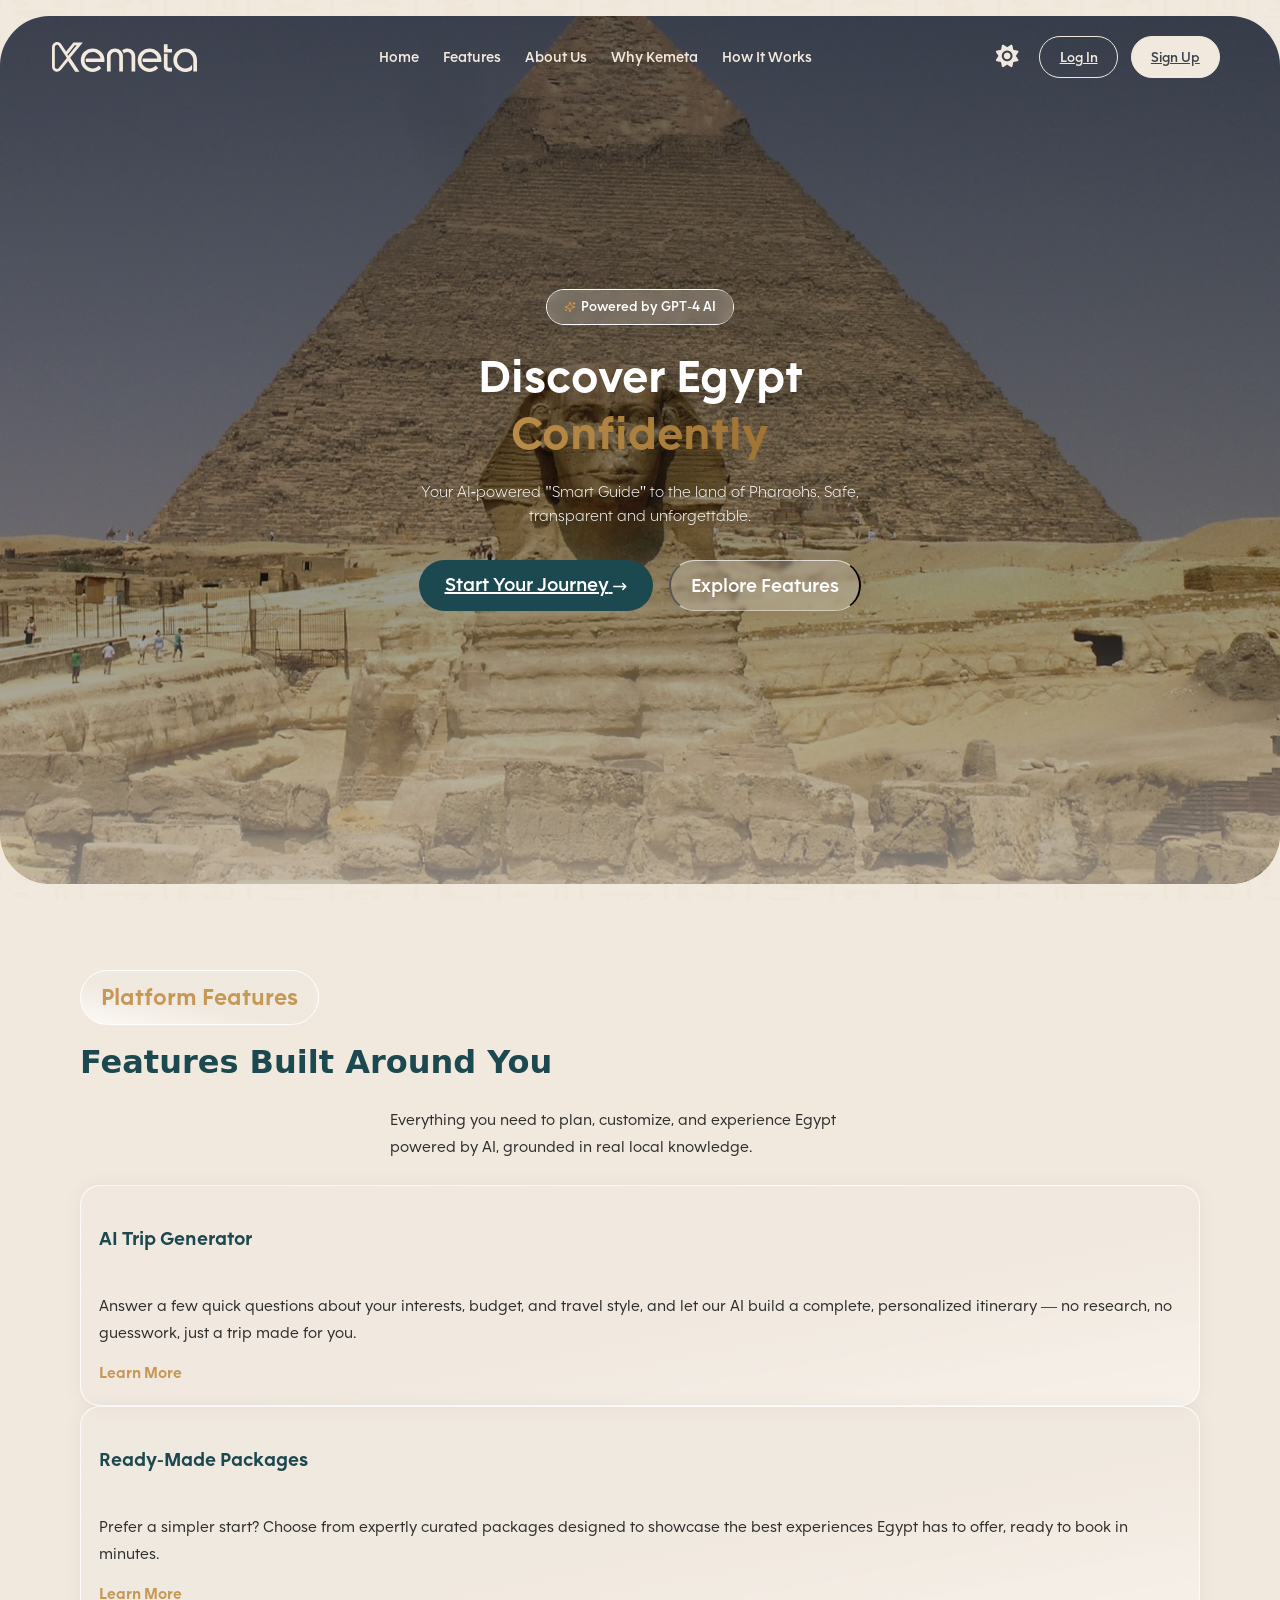
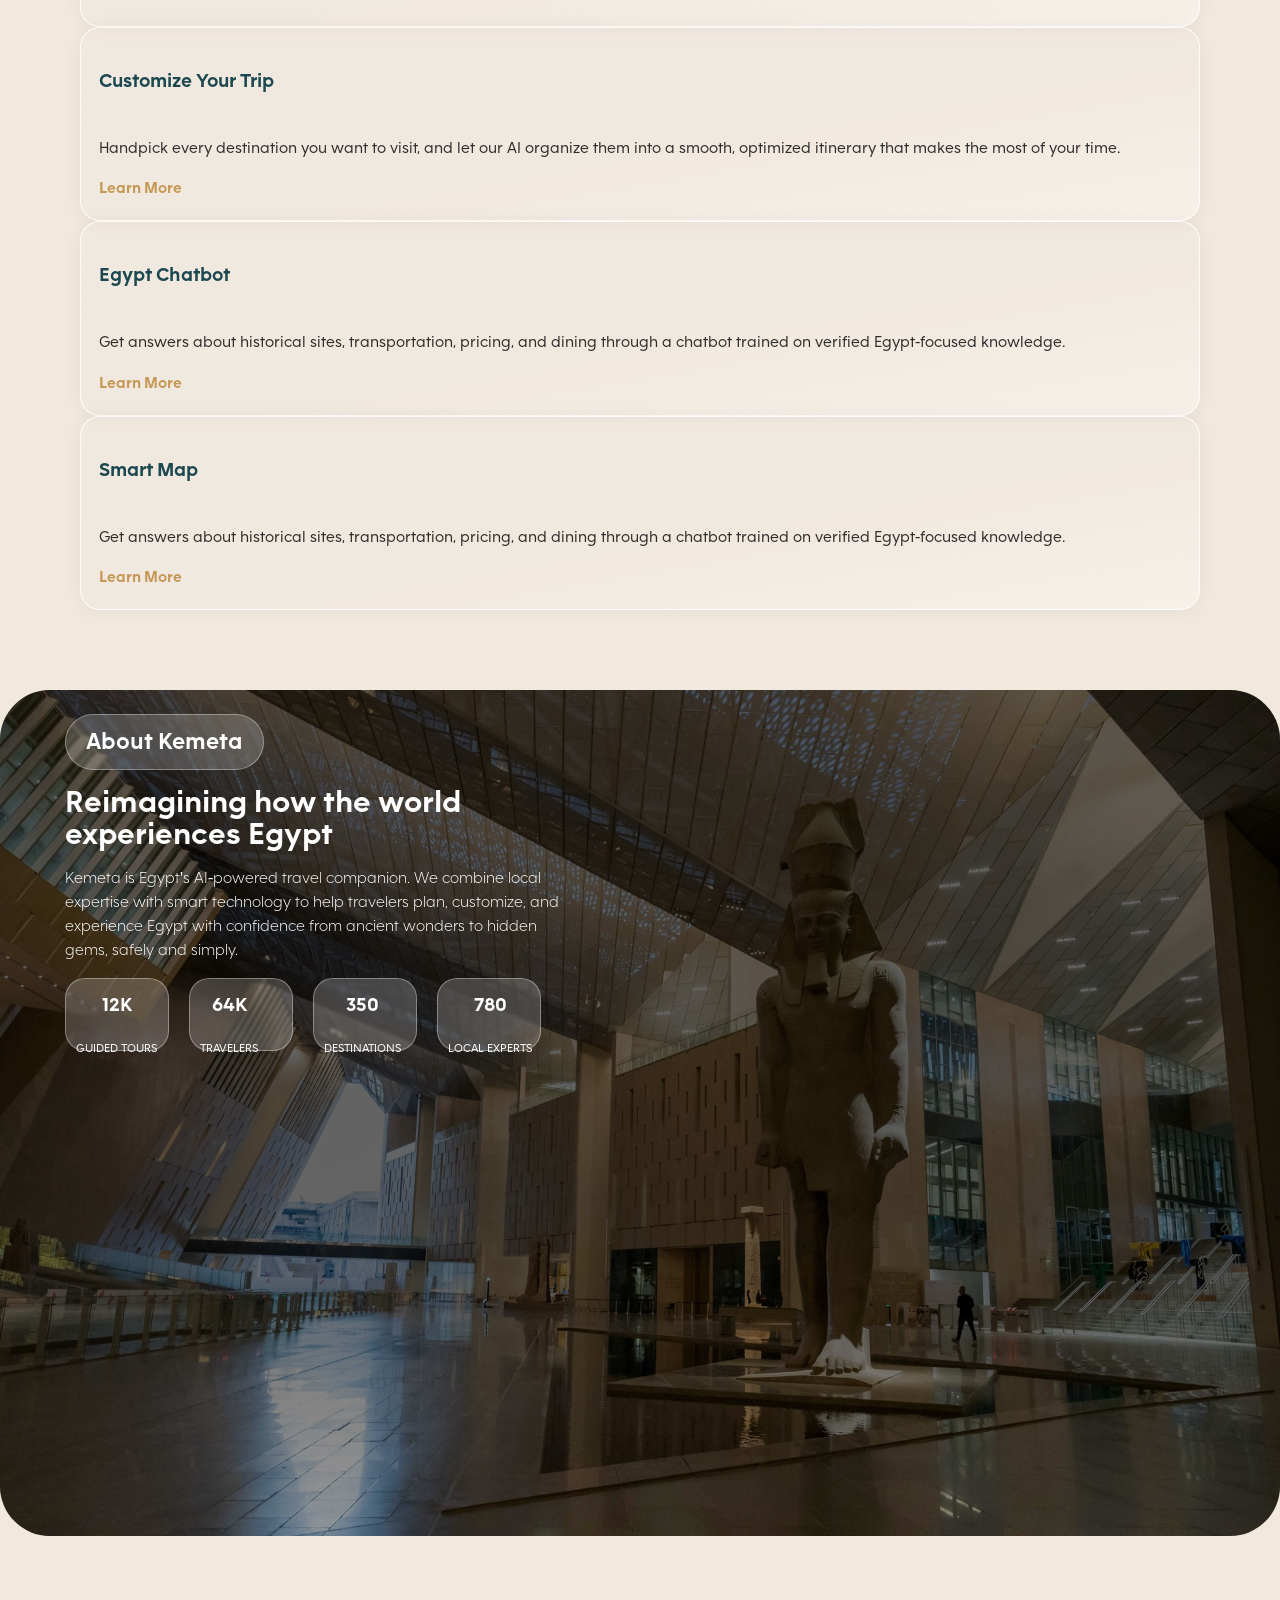
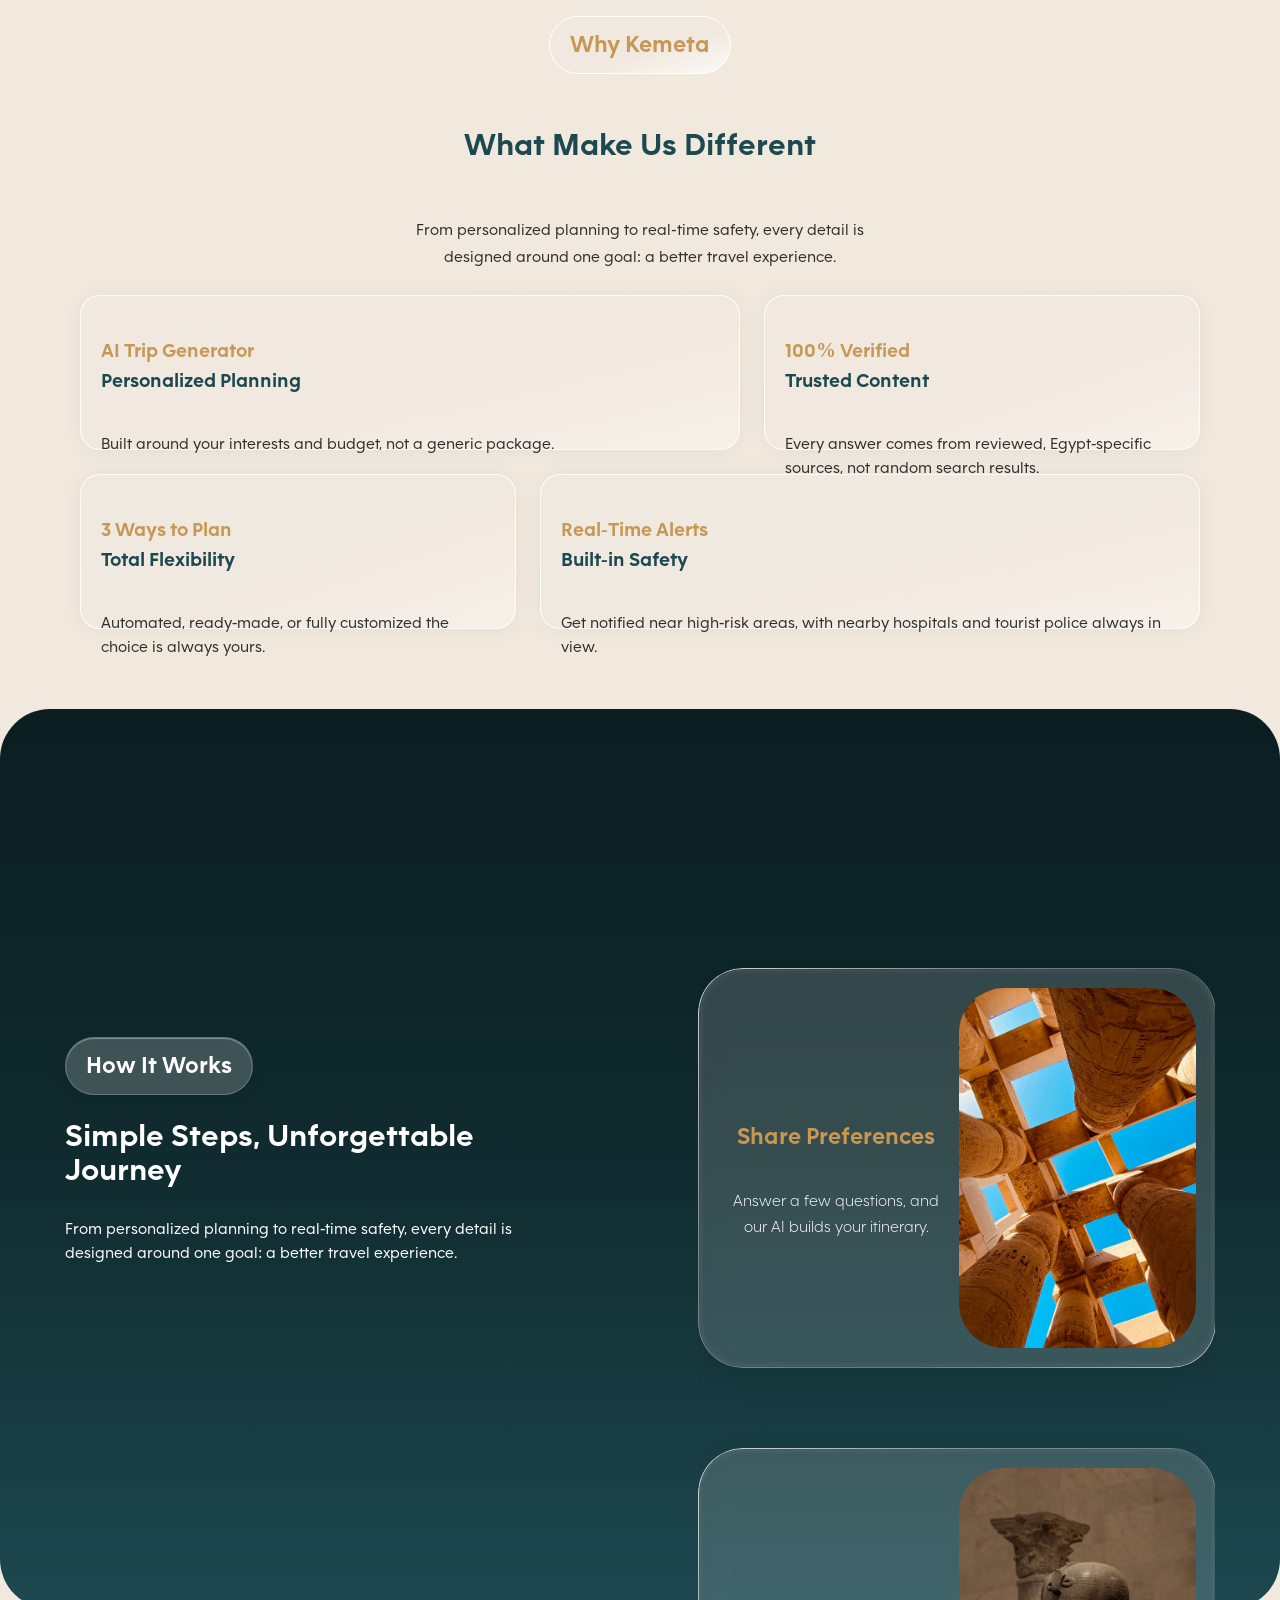
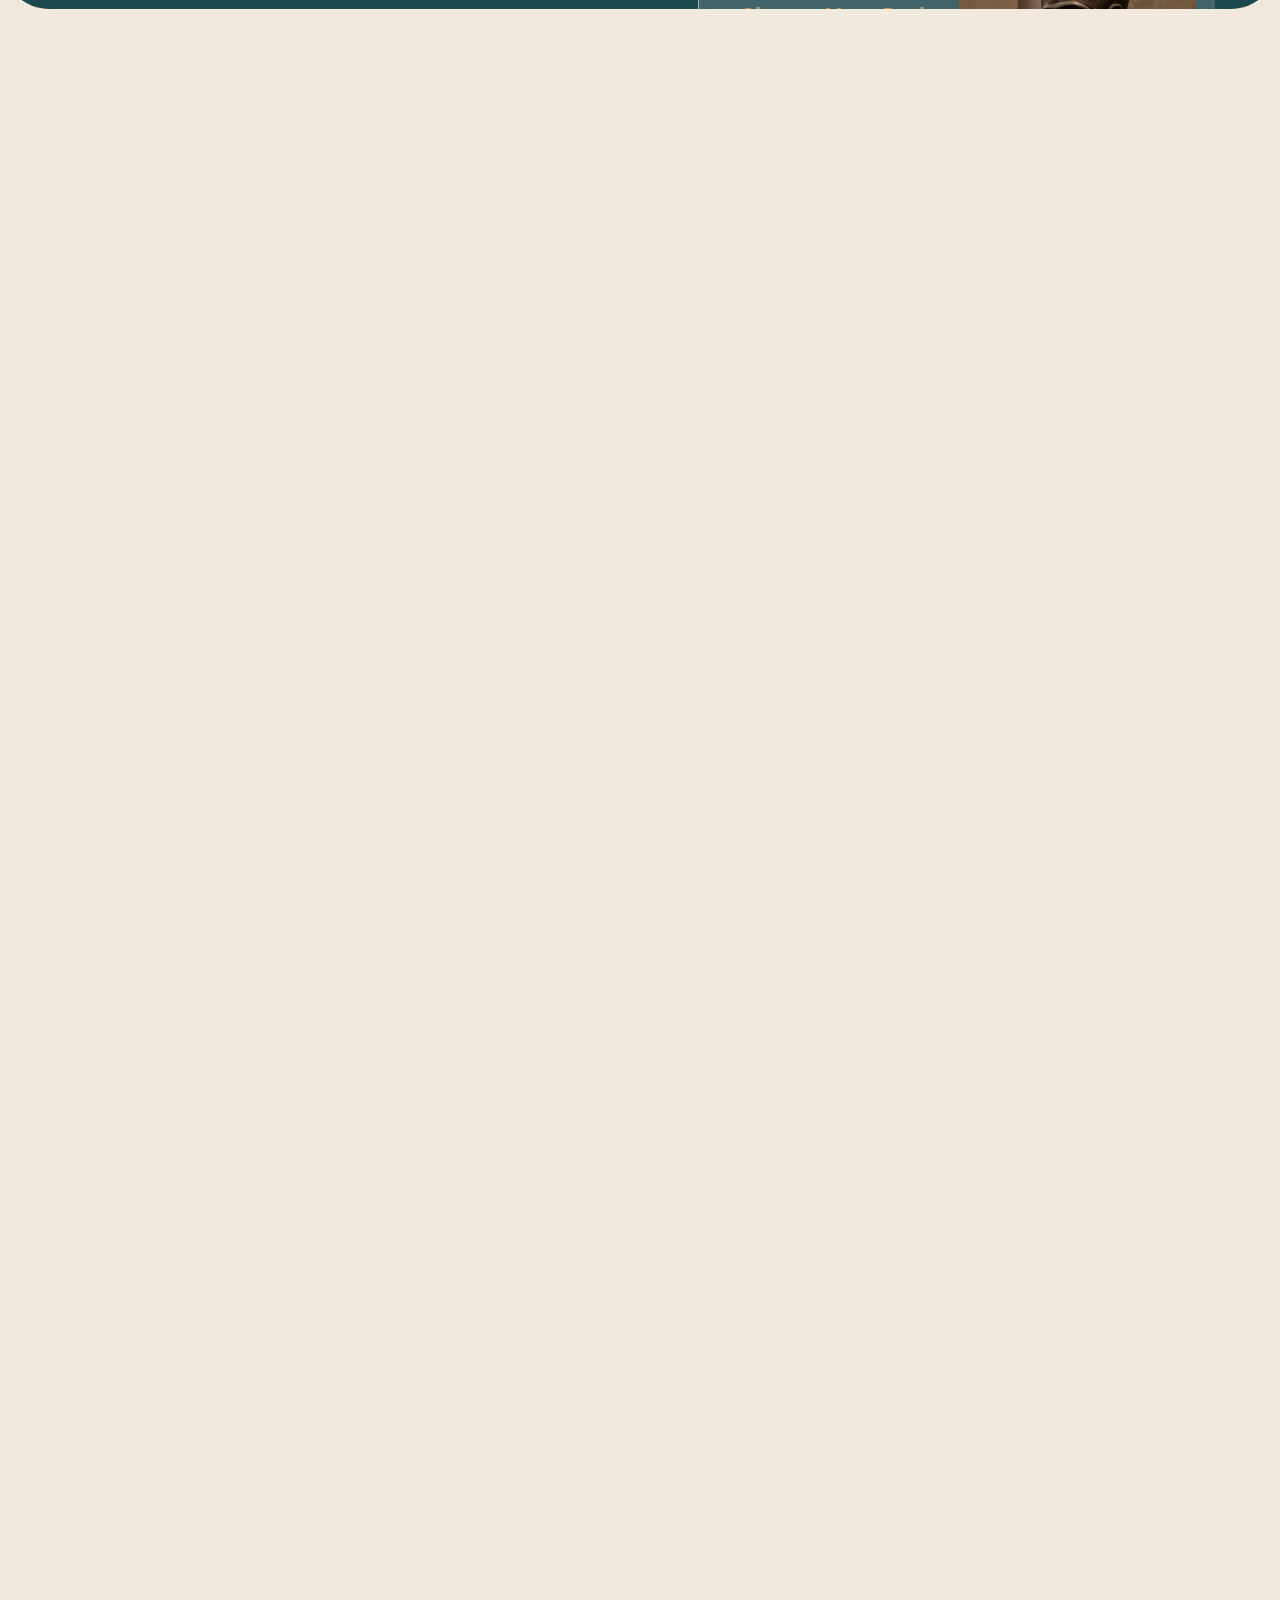
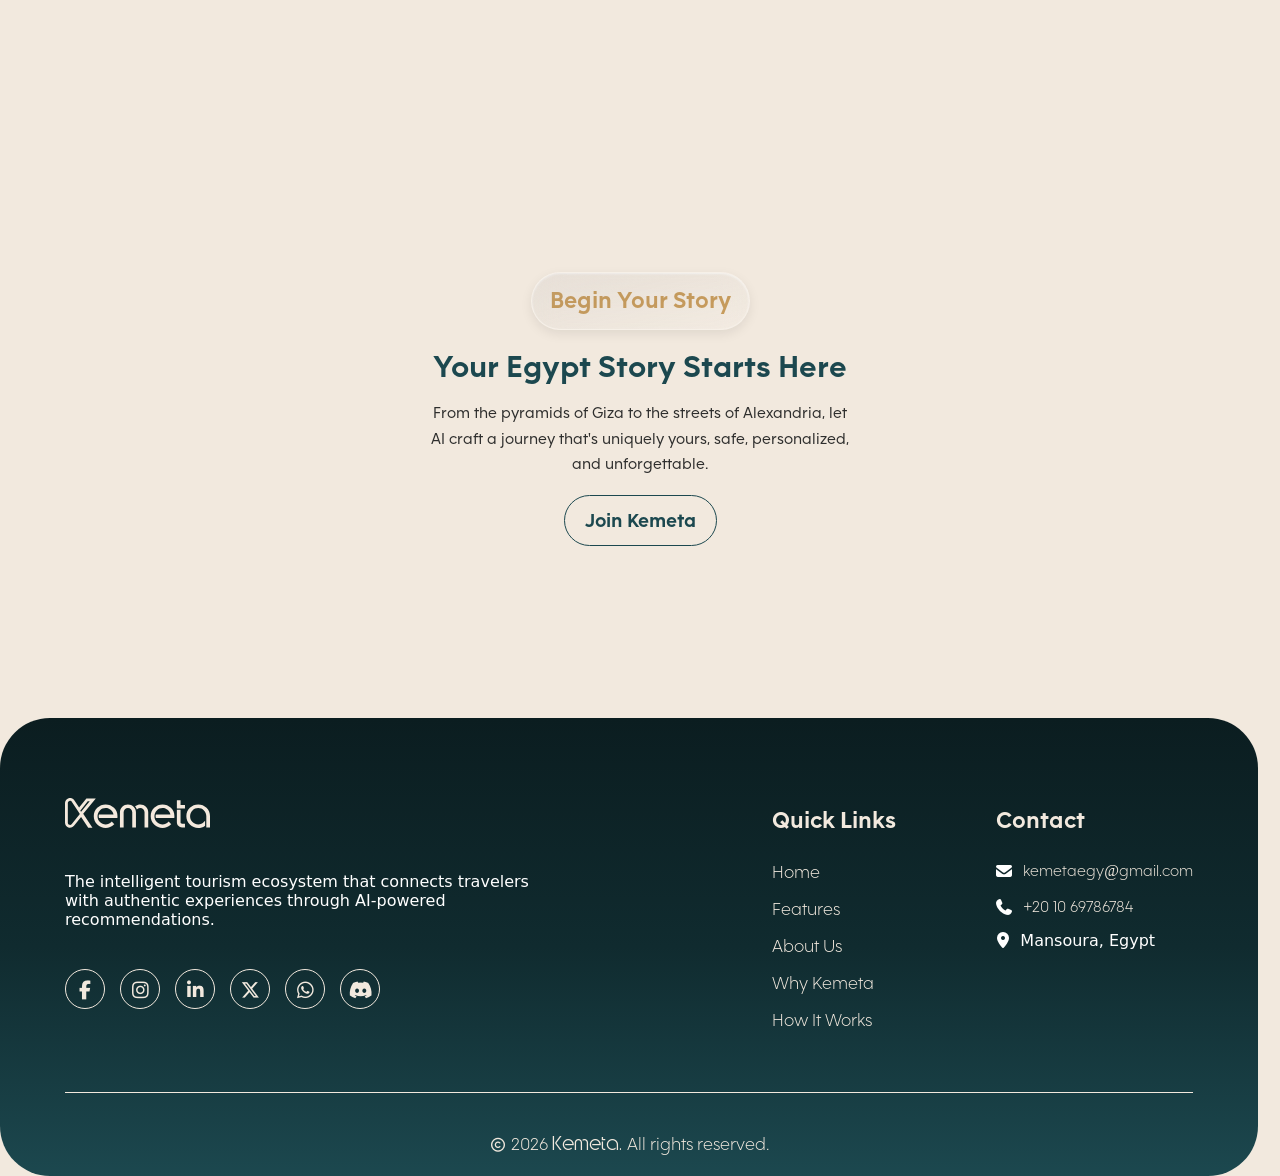
==== commit dcbe65b3: "Update frontend" ====
--- a/index.html
+++ b/index.html
@@ -91,19 +91,19 @@
 </ul>
 
 
-    <div class="navbar__right">
-
-        <i class="fas fa-sun"></i>
-
-        <button class="btn btn-outline">
-            Log In
-        </button>
-
-        <button class="btn btn-sign">
-            Sign Up
-        </button>
-
-    </div>
+ <div class="navbar__right">
+    <i class="fas fa-sun"></i>
+
+    <!-- زر تسجيل الدخول -->
+    <a href="./login/index.html" class="btn btn-outline text-decoration-none">
+        Log In
+    </a>
+
+    <!-- زر إنشاء حساب جديد -->
+    <a href="./register/index.html" class="btn btn-sign text-decoration-none">
+        Sign Up
+    </a>
+</div>
 
 
     <button
@@ -178,30 +178,24 @@
 
 
     <!-- Bottom Actions -->
-    <div class="mobile-menu-actions">
-
-        <div class="mobile-actions-row">
-
-            <a href="./login/index.html" class="mobile-login">
-                Log In
-            </a>
-
-            <button
-                class="mobile-settings"
-                type="button">
-
-                <i class="fas fa-cog"></i>
-
-            </button>
-
-        </div>
-
-
-        <a href="register.html" class="mobile-signup">
-            Sign Up
+  <div class="mobile-menu-actions">
+    <div class="mobile-actions-row">
+        <!-- Log In -->
+        <a href="./login/index.html" class="mobile-login">
+            Log In
         </a>
 
-    </div>
+        <button class="mobile-settings" type="button">
+            <i class="fas fa-cog"></i>
+        </button>
+    </div>
+
+    <!-- Sign Up تم تعديل المسار هنا إلى مجلد register -->
+    <a href="./register/index.html" class="mobile-signup">
+        Sign Up
+    </a>
+</div>
+
 
 </div>
 
@@ -226,10 +220,10 @@
         </p>
 
         <div class="hero__actions">
-          <button class="btn hero__btn-main d-flex align-items-center justify-content-center gap-2">
-            <span>Start Your Journey</span>
-            <i class="fa-solid fa-arrow-right-long"></i>
-          </button>
+          <a href="./register/index.html" class="btn hero__btn-main d-flex align-items-center justify-content-center gap-2 text-decoration-none">
+    <span>Start Your Journey</span>
+    <i class="fa-solid fa-arrow-right-long"></i>
+</a>
           <button class="btn hero__btn-secondary">Explore Features</button>
         </div>
       </div>
@@ -625,9 +619,9 @@
             personalized, and unforgettable.
         </p>
 
-        <a href="#" class="story-btn">
-            Join Kemeta
-        </a>
+        <a href="./register/index.html" class="story-btn text-decoration-none">
+    Join Kemeta
+</a>
 
     </div>
 </section>
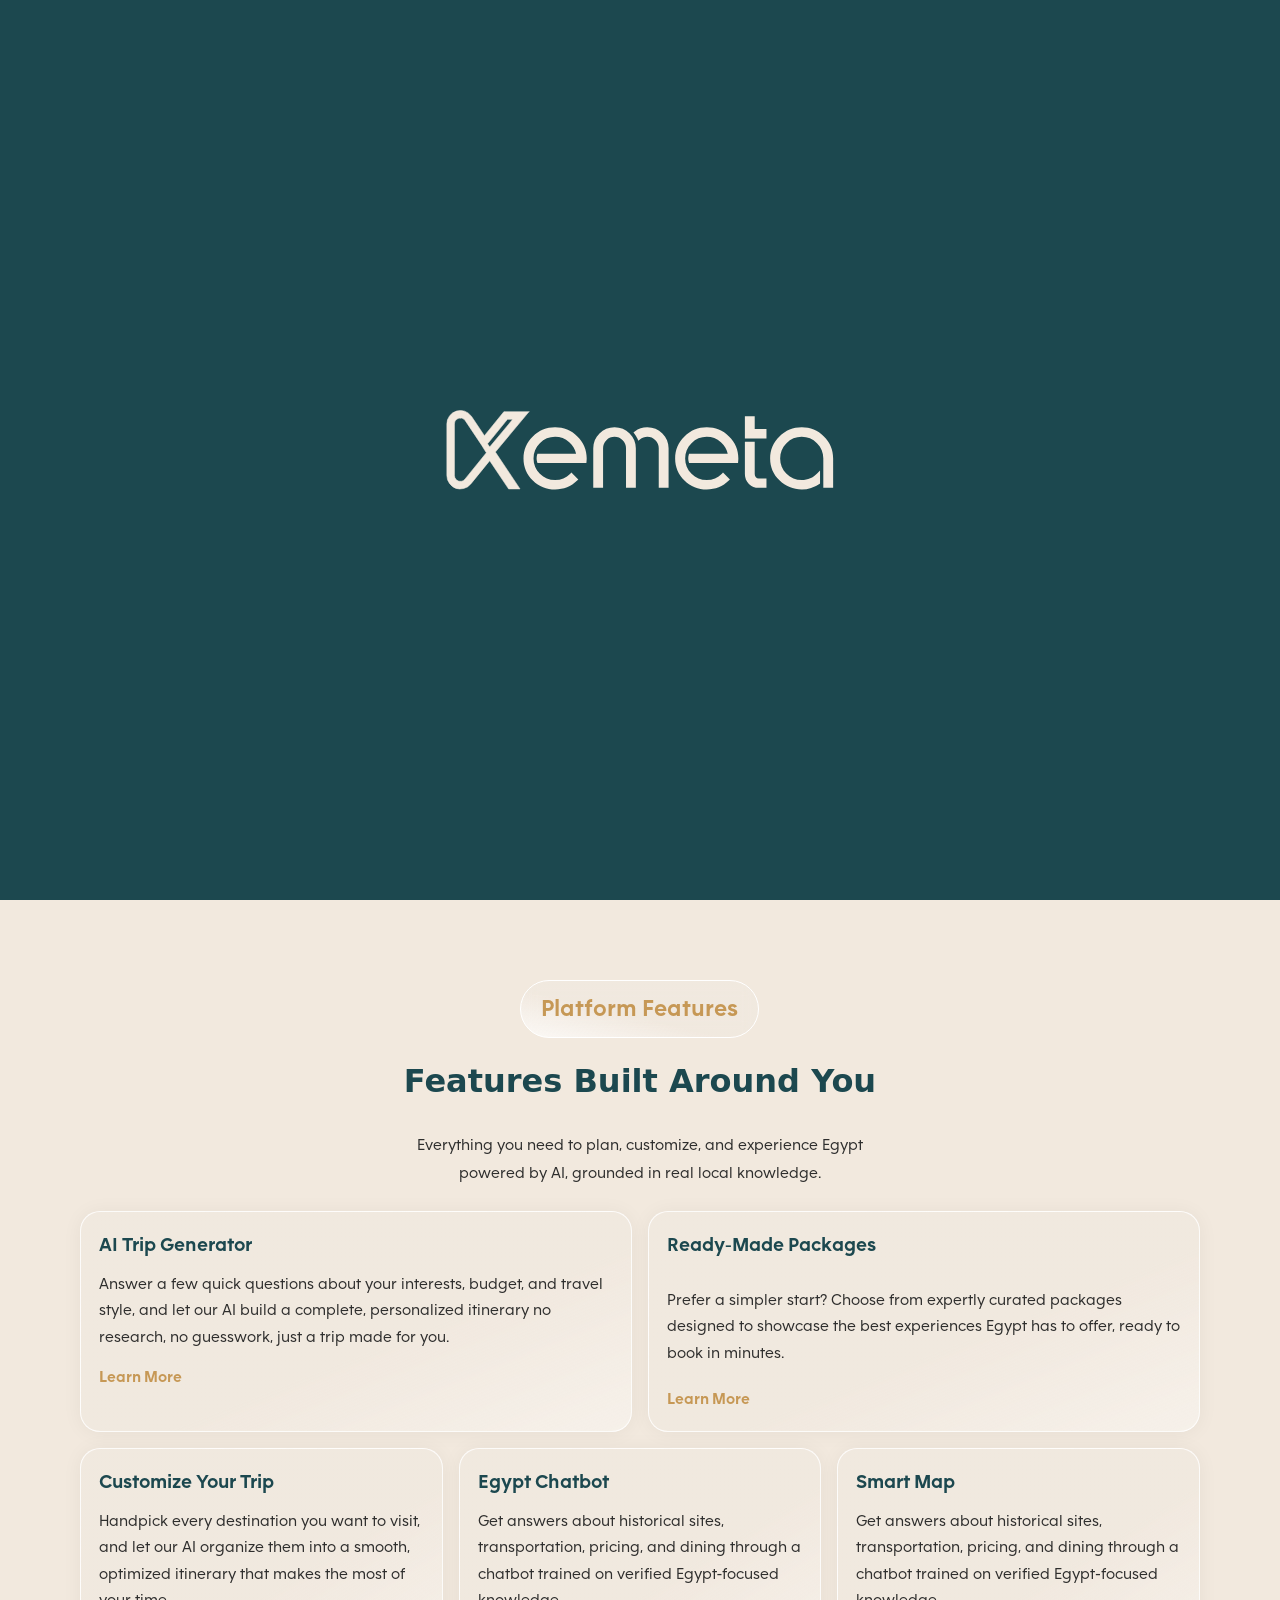
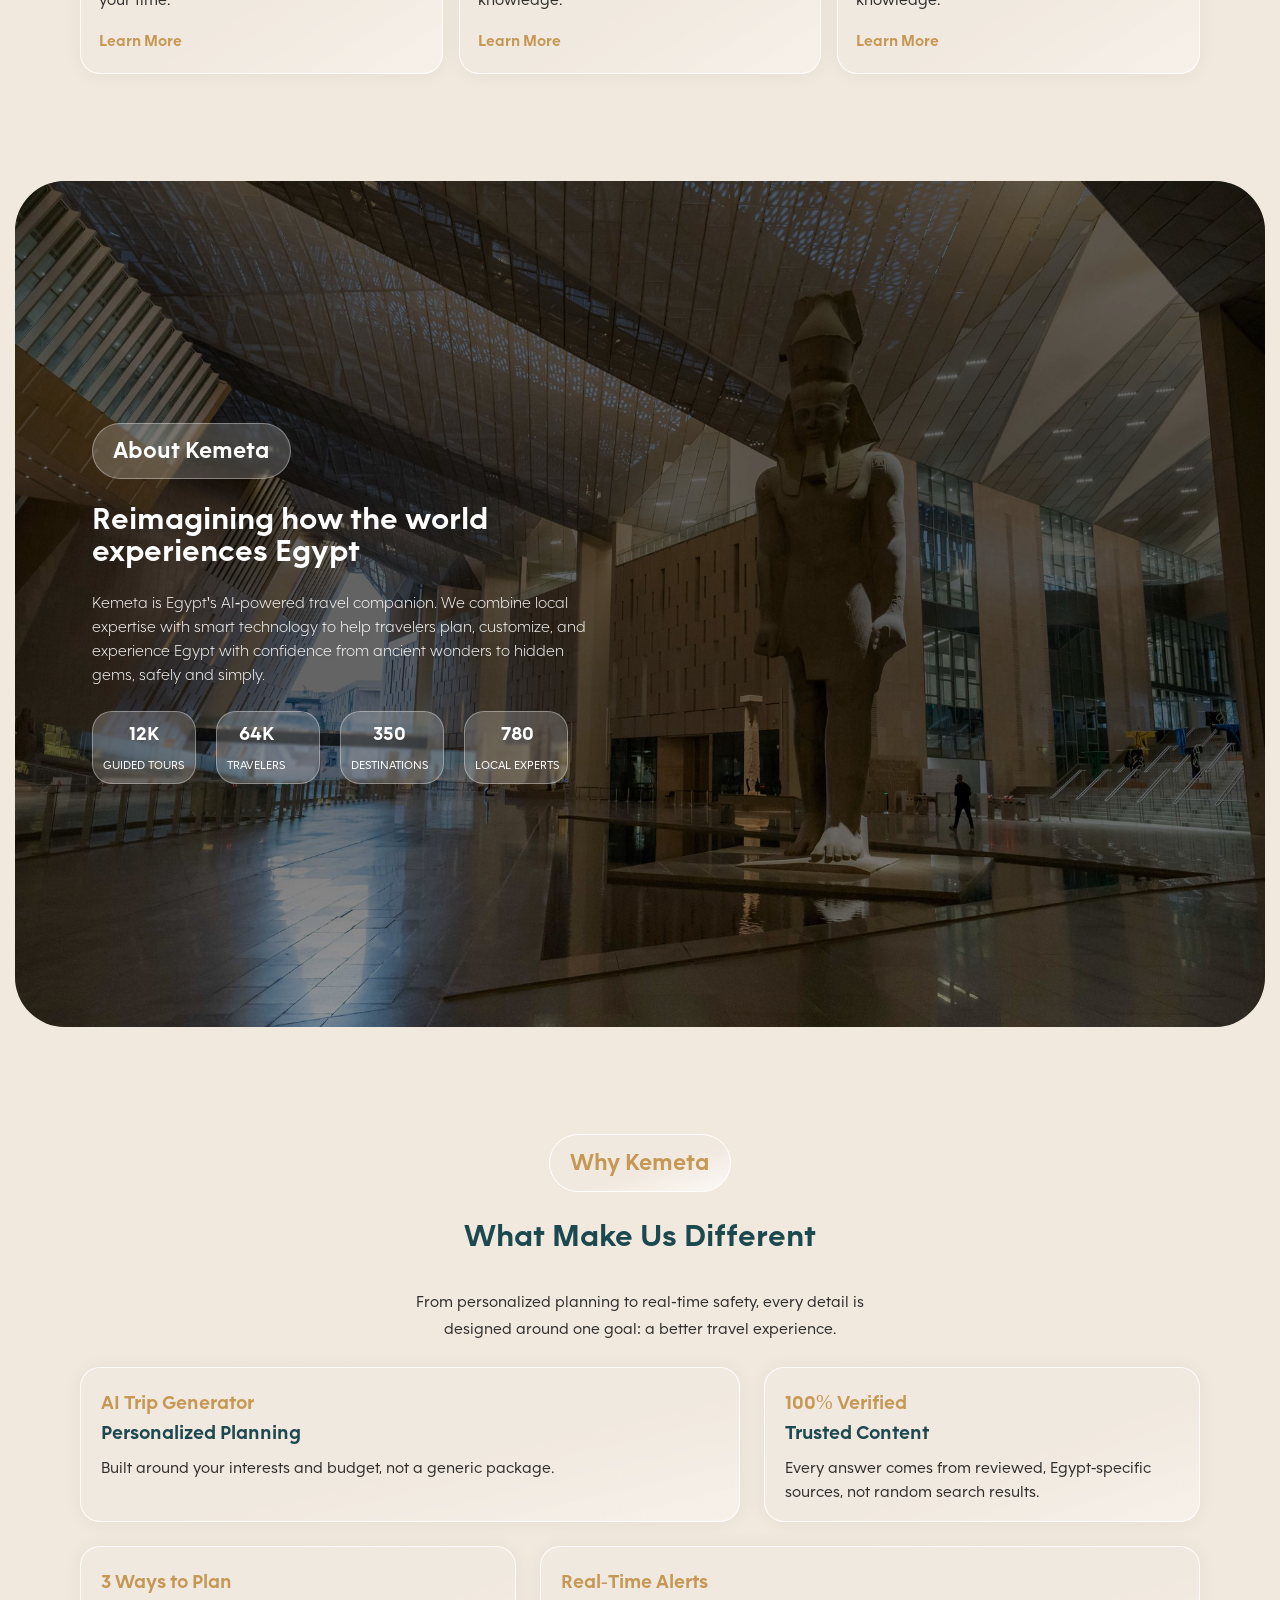
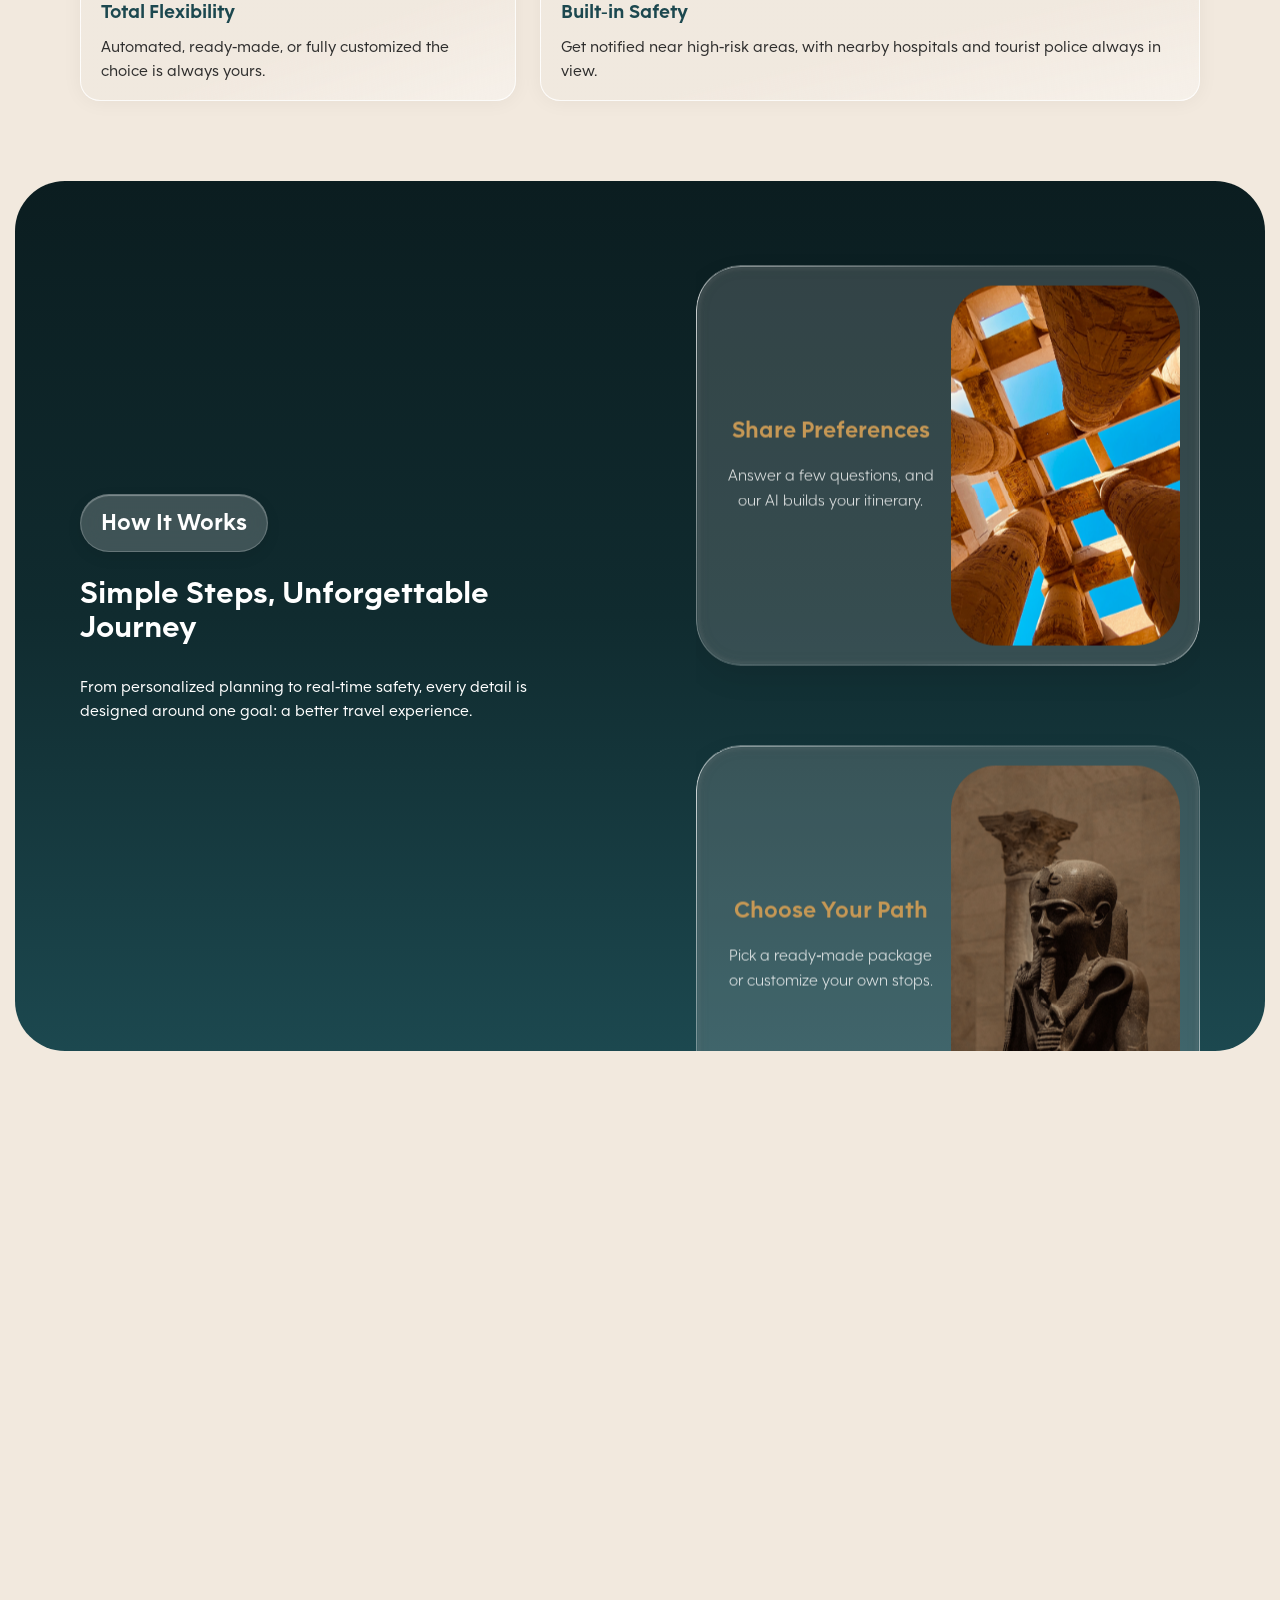
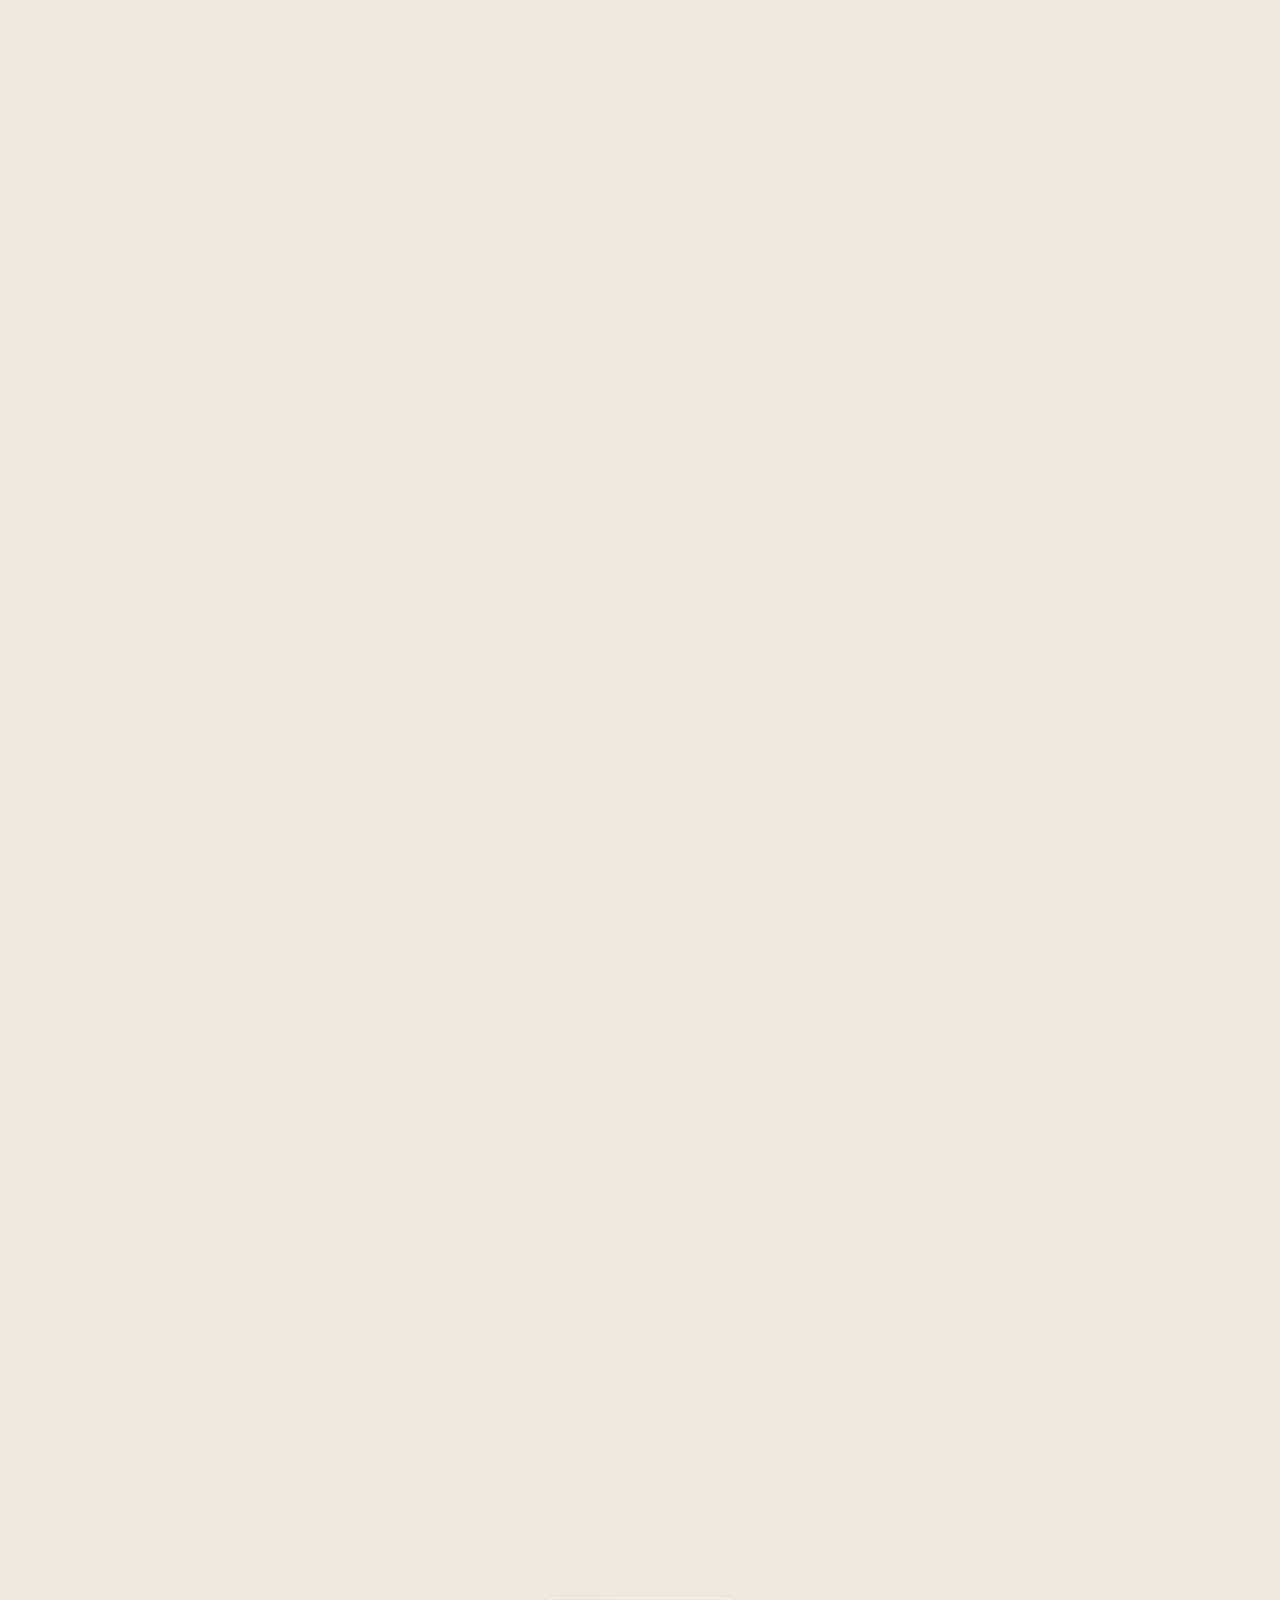
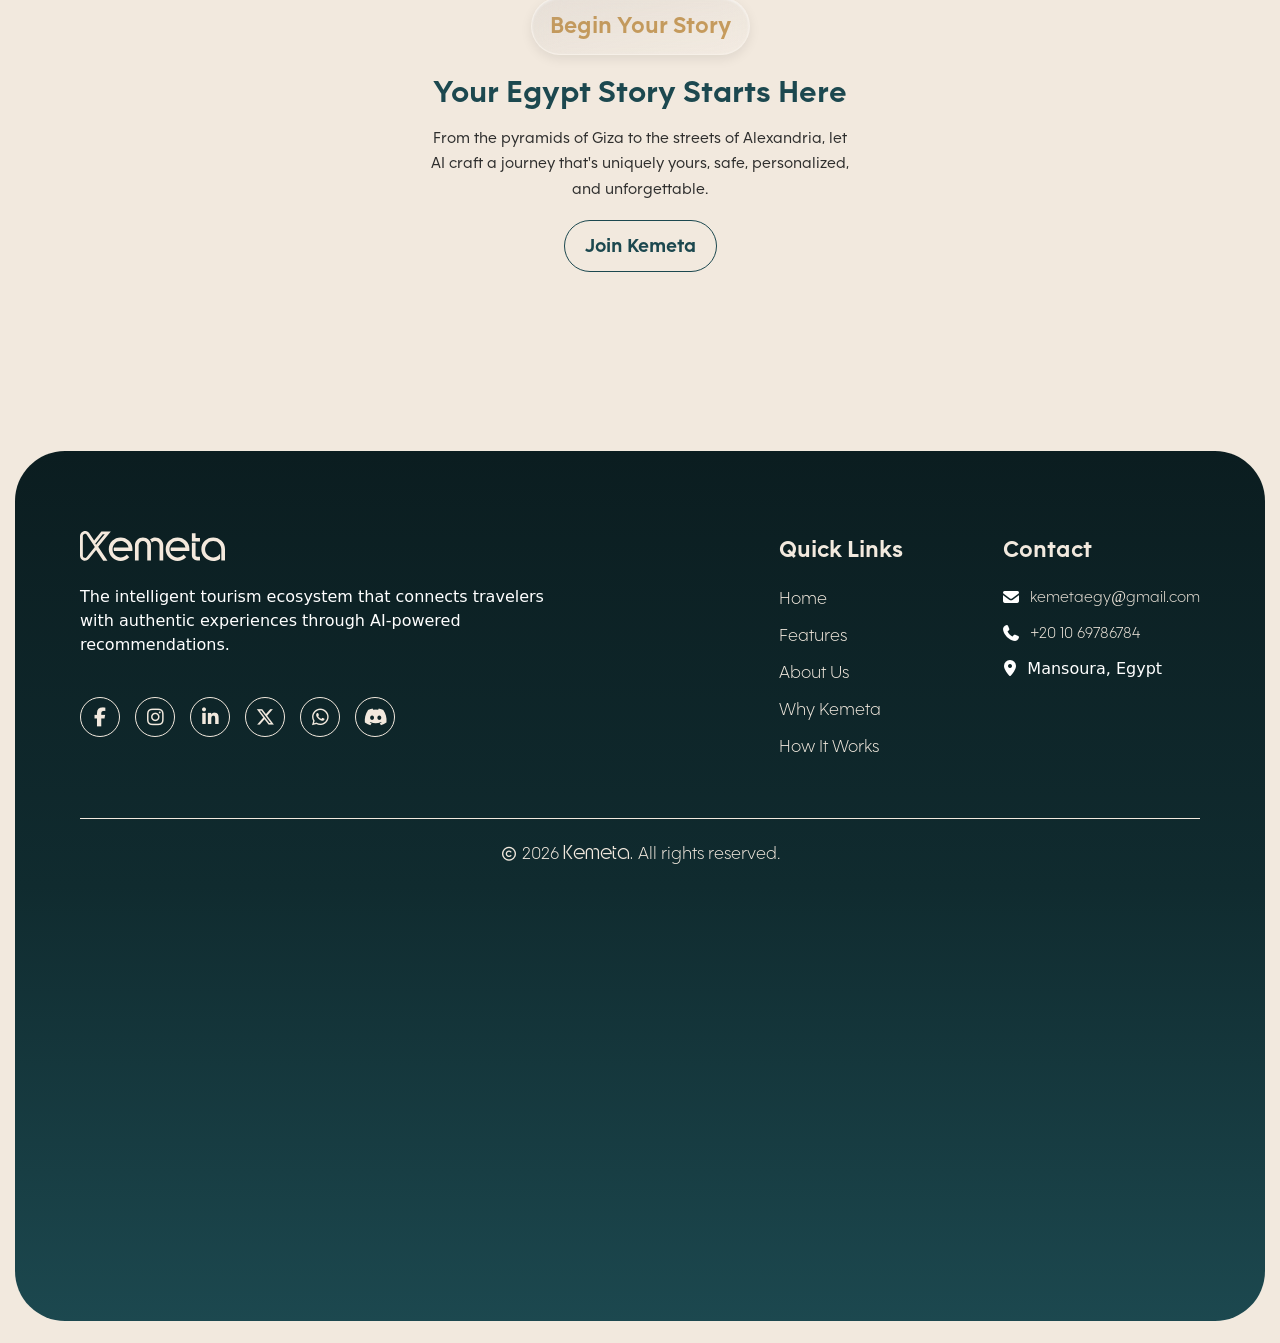
==== commit 7a5e8b8d: "feat: improve landing page layout and interactions" ====
--- a/index.html
+++ b/index.html
@@ -1,94 +1,107 @@
 <!doctype html>
 <html lang="en">
-
-<head>
-  <meta charset="UTF-8" />
-  <title>Kemeta - Discover Egypt</title>
-  <link rel="stylesheet" href="vendors/bootstrap/css/bootstrap.min.css" />
-  <link rel="stylesheet" href="vendors/fontawesome/css/all.min.css" />
-  <link rel="stylesheet" href="css/main.css" />
-</head>
-
-<body>
-<div class="splash" id="splash">
-        <svg viewBox="0 0 3000 1500">
-            <g id="kMarkGroup">
-                <path id="kmark"
-                    d="M925.3,552.19H795.87L695.25,676.05l-66.37-99.23A68.94,68.94,0,0,0,592.56,549a71.07,71.07,0,0,0-76.79,23.31A69,69,0,0,0,501,615.63V881.27a69.13,69.13,0,0,0,13.69,41.82,70.87,70.87,0,0,0,73.34,26,69.08,69.08,0,0,0,37-23.83l97.63-120.18,94,140.5,3.73,5.58h58.91L751.8,760.6Zm-83.39,39.08L722.56,734.65l-11.09-16.58,103-126.8ZM571.4,584.81c7.21,0,17.4,2.38,25,13.73l84.65,126.58,24.3,39.32L594.71,900.65c-10.1,12.42-24.26,13.1-34.15,9.59s-20.46-13-20.46-29V615.63c0-16.8,11.27-26.21,21.81-29.41A32.46,32.46,0,0,1,571.4,584.81Z" />
-
-                <path id="kfill"
-                    d="M925.3,552.19H795.87L695.25,676.05l-66.37-99.23A68.94,68.94,0,0,0,592.56,549a71.07,71.07,0,0,0-76.79,23.31A69,69,0,0,0,501,615.63V881.27a69.13,69.13,0,0,0,13.69,41.82,70.87,70.87,0,0,0,73.34,26,69.08,69.08,0,0,0,37-23.83l97.63-120.18,94,140.5,3.73,5.58h58.91L751.8,760.6Zm-83.39,39.08L722.56,734.65l-11.09-16.58,103-126.8ZM571.4,584.81c7.21,0,17.4,2.38,25,13.73l84.65,126.58,24.3,39.32L594.71,900.65c-10.1,12.42-24.26,13.1-34.15,9.59s-20.46-13-20.46-29V615.63c0-16.8,11.27-26.21,21.81-29.41A32.46,32.46,0,0,1,571.4,584.81Z" />
-            </g>
-
-            <g id="emetaGroup">
-                <path
-                    d="M1060.85,632.87c-44.49,0-83.25,15.86-115.21,47.13S897.4,749.44,897.4,793.34c0,44.22,16.23,82.52,48.24,113.83s70.72,47.12,115.21,47.12,82.91-15.51,114.21-46.12l5.76-5.64L1145,866.68l-5.64,5.81c-21.54,22.18-47.22,33-78.49,33-31,0-56.75-10.8-78.81-33s-32.81-48.1-32.81-79.09S960,736.58,982,714.51s47.85-32.79,78.83-32.79c28.14,0,52.09,9,73.21,27.65,18.48,16.3,30.36,36.3,35.39,59.55H969.58L968,774.75a71.72,71.72,0,0,0-2.78,19.09A64.63,64.63,0,0,0,968,812l1.68,5.72h252.94l.66-7.26c.69-7.64,1-13.26,1-17.16,0-44.23-16.24-82.45-48.26-113.61S1105.31,632.87,1060.85,632.87Z" />
-                <path
-                    d="M1368.31,632.87c-30.61,0-56.88,10.58-78.1,31.45s-32,46.7-32,76.7V945.83H1309V741c0-16.56,5.68-30.28,17.35-42s25.39-17.34,42-17.34,30.27,5.67,41.94,17.34,17.36,25.41,17.36,42V945.83h50.83V741c0-30-10.78-55.8-32-76.7S1398.9,632.87,1368.31,632.87Z" />
-                <path
-                    d="M1537.73,632.87a107.16,107.16,0,0,0-65,21.5l-6.65,4.92,5.17,6.47a119.36,119.36,0,0,1,15.86,26.63l4.16,9.49,8.11-6.45c11.62-9.23,24.18-13.71,38.39-13.71,16.55,0,30.27,5.67,42,17.34S1597,724.47,1597,741V945.83h50.84V741c0-30-10.78-55.8-32-76.7S1568.33,632.87,1537.73,632.87Z" />
-                <path
-                    d="M1845.19,632.87c-44.49,0-83.25,15.86-115.21,47.13s-48.24,69.44-48.24,113.34c0,44.22,16.23,82.52,48.24,113.83s70.72,47.12,115.21,47.12,82.91-15.51,114.21-46.12l5.76-5.64-35.84-35.85-5.64,5.81c-21.54,22.18-47.22,33-78.49,33-31,0-56.75-10.8-78.81-33s-32.81-48.1-32.81-79.09,10.73-56.76,32.79-78.83,47.86-32.79,78.83-32.79c28.14,0,52.09,9,73.21,27.65,18.49,16.3,30.37,36.3,35.39,59.55H1753.92l-1.63,5.83a71.72,71.72,0,0,0-2.78,19.09,64.63,64.63,0,0,0,2.82,18.2l1.68,5.72H2007l.66-7.26c.69-7.64,1-13.26,1-17.16,0-44.23-16.24-82.45-48.26-113.61S1889.65,632.87,1845.19,632.87Z" />
-                <path
-                    d="M2099.24,890.86h0c-3.95-4.32-5.88-9.65-5.88-16.29V707.12h-50.83V874.56c0,20.08,7,37.16,20.81,50.78s30.75,20.49,50.45,20.49h40.37V897h-40.37C2107.67,897,2103.05,895,2099.24,890.86Z" />
-                <polygon
-                    points="2093.36 576.07 2042.52 576.07 2042.52 690.19 2154.15 690.19 2154.15 641.35 2093.36 641.35 2093.36 576.07" />
-                <path
-                    d="M2451.25,679.77c-31.64-31.12-70.24-46.9-114.72-46.9s-83.25,15.86-115.21,47.13-48.24,69.44-48.24,113.34,16.22,82.1,48.23,113.57,70.72,47.38,115.22,47.38A158.94,158.94,0,0,0,2427.74,926l3.47-2.38V856.23l-13.73,14.3c-22.56,23.5-49,34.92-80.95,34.92-31,0-56.75-10.8-78.81-33s-32.81-48.1-32.81-79.09,10.72-56.76,32.79-78.83,47.85-32.79,78.83-32.79,56.75,10.72,78.82,32.79,32.8,47.85,32.8,78.83V945.83H2499V793.34C2499,749.13,2482.92,710.92,2451.25,679.77Z" />
-            </g>
-        </svg>
+  <head>
+    <meta charset="UTF-8" />
+    <title>Kemeta - Discover Egypt</title>
+    <link rel="stylesheet" href="vendors/bootstrap/css/bootstrap.min.css" />
+    <link rel="stylesheet" href="vendors/fontawesome/css/all.min.css" />
+    <link rel="stylesheet" href="css/main.css"/>
+    <link rel="icon" href="assets/images/logos/SVG/logo (2).svg">
+  </head>
+
+  <body class="is-loading">
+    <!-- Splash Screen -->
+    <div class="splash" id="splash">
+      <svg viewBox="0 0 3000 1500">
+        <!-- K Mark Group-->
+        <g id="kMarkGroup">
+          <path
+            id="kmark"
+            d="M925.3,552.19H795.87L695.25,676.05l-66.37-99.23A68.94,68.94,0,0,0,592.56,549a71.07,71.07,0,0,0-76.79,23.31A69,69,0,0,0,501,615.63V881.27a69.13,69.13,0,0,0,13.69,41.82,70.87,70.87,0,0,0,73.34,26,69.08,69.08,0,0,0,37-23.83l97.63-120.18,94,140.5,3.73,5.58h58.91L751.8,760.6Zm-83.39,39.08L722.56,734.65l-11.09-16.58,103-126.8ZM571.4,584.81c7.21,0,17.4,2.38,25,13.73l84.65,126.58,24.3,39.32L594.71,900.65c-10.1,12.42-24.26,13.1-34.15,9.59s-20.46-13-20.46-29V615.63c0-16.8,11.27-26.21,21.81-29.41A32.46,32.46,0,0,1,571.4,584.81Z"
+          />
+          <path
+            id="kfill"
+            d="M925.3,552.19H795.87L695.25,676.05l-66.37-99.23A68.94,68.94,0,0,0,592.56,549a71.07,71.07,0,0,0-76.79,23.31A69,69,0,0,0,501,615.63V881.27a69.13,69.13,0,0,0,13.69,41.82,70.87,70.87,0,0,0,73.34,26,69.08,69.08,0,0,0,37-23.83l97.63-120.18,94,140.5,3.73,5.58h58.91L751.8,760.6Zm-83.39,39.08L722.56,734.65l-11.09-16.58,103-126.8ZM571.4,584.81c7.21,0,17.4,2.38,25,13.73l84.65,126.58,24.3,39.32L594.71,900.65c-10.1,12.42-24.26,13.1-34.15,9.59s-20.46-13-20.46-29V615.63c0-16.8,11.27-26.21,21.81-29.41A32.46,32.46,0,0,1,571.4,584.81Z"
+          />
+        </g>
+
+        <!-- emeta Group -->
+        <g id="emetaGroup">
+          <path
+            d="M1060.85,632.87c-44.49,0-83.25,15.86-115.21,47.13S897.4,749.44,897.4,793.34c0,44.22,16.23,82.52,48.24,113.83s70.72,47.12,115.21,47.12,82.91-15.51,114.21-46.12l5.76-5.64L1145,866.68l-5.64,5.81c-21.54,22.18-47.22,33-78.49,33-31,0-56.75-10.8-78.81-33s-32.81-48.1-32.81-79.09S960,736.58,982,714.51s47.85-32.79,78.83-32.79c28.14,0,52.09,9,73.21,27.65,18.48,16.3,30.36,36.3,35.39,59.55H969.58L968,774.75a71.72,71.72,0,0,0-2.78,19.09A64.63,64.63,0,0,0,968,812l1.68,5.72h252.94l.66-7.26c.69-7.64,1-13.26,1-17.16,0-44.23-16.24-82.45-48.26-113.61S1105.31,632.87,1060.85,632.87Z"
+          />
+          <path
+            d="M1368.31,632.87c-30.61,0-56.88,10.58-78.1,31.45s-32,46.7-32,76.7V945.83H1309V741c0-16.56,5.68-30.28,17.35-42s25.39-17.34,42-17.34,30.27,5.67,41.94,17.34,17.36,25.41,17.36,42V945.83h50.83V741c0-30-10.78-55.8-32-76.7S1398.9,632.87,1368.31,632.87Z"
+          />
+          <path
+            d="M1537.73,632.87a107.16,107.16,0,0,0-65,21.5l-6.65,4.92,5.17,6.47a119.36,119.36,0,0,1,15.86,26.63l4.16,9.49,8.11-6.45c11.62-9.23,24.18-13.71,38.39-13.71,16.55,0,30.27,5.67,42,17.34S1597,724.47,1597,741V945.83h50.84V741c0-30-10.78-55.8-32-76.7S1568.33,632.87,1537.73,632.87Z"
+          />
+          <path
+            d="M1845.19,632.87c-44.49,0-83.25,15.86-115.21,47.13s-48.24,69.44-48.24,113.34c0,44.22,16.23,82.52,48.24,113.83s70.72,47.12,115.21,47.12,82.91-15.51,114.21-46.12l5.76-5.64-35.84-35.85-5.64,5.81c-21.54,22.18-47.22,33-78.49,33-31,0-56.75-10.8-78.81-33s-32.81-48.1-32.81-79.09,10.73-56.76,32.79-78.83,47.86-32.79,78.83-32.79c28.14,0,52.09,9,73.21,27.65,18.49,16.3,30.37,36.3,35.39,59.55H1753.92l-1.63,5.83a71.72,71.72,0,0,0-2.78,19.09,64.63,64.63,0,0,0,2.82,18.2l1.68,5.72H2007l.66-7.26c.69-7.64,1-13.26,1-17.16,0-44.23-16.24-82.45-48.26-113.61S1889.65,632.87,1845.19,632.87Z"
+          />
+          <path
+            d="M2099.24,890.86h0c-3.95-4.32-5.88-9.65-5.88-16.29V707.12h-50.83V874.56c0,20.08,7,37.16,20.81,50.78s30.75,20.49,50.45,20.49h40.37V897h-40.37C2107.67,897,2103.05,895,2099.24,890.86Z"
+          />
+          <polygon
+            points="2093.36 576.07 2042.52 576.07 2042.52 690.19 2154.15 690.19 2154.15 641.35 2093.36 641.35 2093.36 576.07"
+          />
+          <path
+            d="M2451.25,679.77c-31.64-31.12-70.24-46.9-114.72-46.9s-83.25,15.86-115.21,47.13-48.24,69.44-48.24,113.34,16.22,82.1,48.23,113.57,70.72,47.38,115.22,47.38A158.94,158.94,0,0,0,2427.74,926l3.47-2.38V856.23l-13.73,14.3c-22.56,23.5-49,34.92-80.95,34.92-31,0-56.75-10.8-78.81-33s-32.81-48.1-32.81-79.09,10.72-56.76,32.79-78.83,47.85-32.79,78.83-32.79,56.75,10.72,78.82,32.79,32.8,47.85,32.8,78.83V945.83H2499V793.34C2499,749.13,2482.92,710.92,2451.25,679.77Z"
+          />
+        </g>
+      </svg>
     </div>
-  <header>
-    <!-- Navbar -->
-<nav class="navbar">
-
-    <div class="navbar__left">
-
-        <!-- Desktop Logos -->
-        <img src="./assets/images/logos/SVG/Logo.svg"
-             alt="Kemeta"
-             class="navbar-logo navbar-logo-light">
-
-        <img src="./assets/images/logos/SVG/Logo (1).svg"
-             alt="Kemeta"
-             class="navbar-logo navbar-logo-dark">
-
-        <!-- Mobile Logos -->
-        <img src="./assets/images/logos/SVG/logo (2).svg"
-             alt="Kemeta"
-             class="navbar-logo-mobile navbar-logo-mobile-light">
-
-        <img src="./assets/images/logos/SVG/Vector.svg"
-             alt="Kemeta"
-             class="navbar-logo-mobile navbar-logo-mobile-dark">
-
-    </div>
-
-
-    <ul class="navbar__center d-flex gap-4">
-
-    <li class="nav-item">
-        <a class="nav-link" href="#home">Home</a>
-    </li>
-
-    <li class="nav-item">
-        <a class="nav-link" href="#features">Features</a>
-    </li>
-
-    <li class="nav-item">
-        <a class="nav-link" href="#about">About Us</a>
-    </li>
-
-
-    <li class="nav-item">
-        <a class="nav-link" href="#why-kemeta">Why Kemeta</a>
-    </li>
-
-     <li class="nav-item">
-        <a class="nav-link" href="#how-it-works">How It Works</a>
-    </li>
-
-</ul>
+
+    <header>
+      <!-- Navbar -->
+      <nav class="navbar">
+        <!-- Logo -->
+        <div class="navbar__left">
+          <!-- Desktop Logos -->
+          <img
+            src="./assets/images/logos/SVG/Logo.svg"
+            alt="Kemeta"
+            class="navbar-logo navbar-logo-light"
+          />
+
+          <img
+            src="./assets/images/logos/SVG/Logo (1).svg"
+            alt="Kemeta"
+            class="navbar-logo navbar-logo-dark"
+          />
+
+          <!-- Mobile Logos -->
+          <img
+            src="./assets/images/logos/SVG/logo (2).svg"
+            alt="Kemeta"
+            class="navbar-logo-mobile navbar-logo-mobile-light"
+          />
+
+          <img
+            src="./assets/images/logos/SVG/Vector.svg"
+            alt="Kemeta"
+            class="navbar-logo-mobile navbar-logo-mobile-dark"
+          />
+        </div>
+
+        <!-- Links -->
+        <ul class="navbar__center d-flex gap-4">
+          <li class="nav-item">
+            <a class="nav-link" href="#home">Home</a>
+          </li>
+          <li class="nav-item">
+            <a class="nav-link" href="#features">Features</a>
+          </li>
+          <li class="nav-item">
+            <a class="nav-link" href="#about">About Us</a>
+          </li>
+          <li class="nav-item">
+            <a class="nav-link" href="#why-kemeta">Why Kemeta</a>
+          </li>
+          <li class="nav-item">
+            <a class="nav-link" href="#how-it-works">How It Works</a>
+          </li>
+        </ul>
 
 
  <div class="navbar__right">
@@ -105,51 +118,34 @@
     </a>
 </div>
 
-
-    <button
-        class="navbar__menu-button"
-        id="navbar-menu-button"
-        type="button"
-        aria-label="Open menu">
-
-        <i class="fas fa-bars"></i>
-
-    </button>
-
-</nav>
-
-
-<!-- ==========================
-     Mobile Menu
-========================== -->
-
-<div class="mobile-menu-overlay"></div>
-
-<div class="mobile-menu">
-
-    <!-- Header -->
-    <div class="mobile-menu-header">
-
-        <a href="#" class="mobile-logo">
-
-            <!-- استخدمي اللوجو اللي عندك -->
-            <img
-                src="./assets/images/logos/SVG/Vector.svg"
-                alt="Kemeta">
-
-        </a>
-
+        <!-- Navbar menu (Responsiveness) -->
         <button
+          class="navbar__menu-button"
+          id="navbar-menu-button"
+          type="button"
+          aria-label="Open menu"
+        >
+          <i class="fas fa-bars"></i>
+        </button>
+      </nav>
+
+      <!-- Mobile Menu -->
+      <div class="mobile-menu-overlay"></div>
+      <div class="mobile-menu">
+        <!-- Header -->
+        <div class="mobile-menu-header">
+          <a href="#" class="mobile-logo">
+            <img src="./assets/images/logos/SVG/Vector.svg" alt="Kemeta" />
+          </a>
+
+          <button
             class="mobile-menu-close"
             type="button"
-            aria-label="Close menu">
-
+            aria-label="Close menu"
+          >
             <i class="fas fa-times"></i>
-
-        </button>
-
-    </div>
-
+          </button>
+        </div>
 
     <!-- Links -->
     <nav class="mobile-nav">
@@ -199,25 +195,28 @@
 
 </div>
 
-    <!-- Hero Section -->
-    <section class="hero" id="home">
-      <div class="hero__overlay"></div>
-
-      <div class="hero__content">
-        <div class="hero__badge">
-          <img src="./assets/images/icons/Icon (1).svg" alt="Kemeta Logo" class="hero__badge-logo" />
-          <span>Powered by GPT-4 AI</span>
-        </div>
-
-        <h1 class="hero__title">
-          Discover Egypt
-          <span class="hero__title-highlight">Confidently</span>
-        </h1>
-
-        <p class="hero__subtitle">
-          Your AI-powered "Smart Guide" to the land of Pharaohs. Safe,
-          transparent and unforgettable.
-        </p>
+      <!-- Hero Section -->
+      <section class="hero" id="home">
+        <div class="hero__overlay"></div>
+        <div class="hero__content">
+          <div class="hero__badge">
+            <img
+              src="./assets/images/icons/Icon (1).svg"
+              alt="Kemeta Logo"
+              class="hero__badge-logo"
+            />
+            <span>Powered by GPT-4 AI</span>
+          </div>
+
+          <h1 class="hero__title">
+            Discover Egypt
+            <span class="hero__title-highlight">Confidently</span>
+          </h1>
+
+          <p class="hero__subtitle">
+            Your AI-powered "Smart Guide" to the land of Pharaohs. Safe,
+            transparent and unforgettable.
+          </p>
 
         <div class="hero__actions">
           <a href="./register/index.html" class="btn hero__btn-main d-flex align-items-center justify-content-center gap-2 text-decoration-none">
@@ -230,393 +229,289 @@
     </section>
   </header>
 
-  <!-- 
-    Platform Features Section
- -->
-
-  <section class="platform-features" id="features">
-    <div class="container">
-      <div class=" row justify-content-center text-center">
-        <div class="first-card col-lg-7 d-flex">
-          <span class="features-badge"> Platform Features </span>
-
-          <h2 class="features-title">Features Built Around You</h2>
-
-          <p class="features-description">
-            Everything you need to plan, customize, and experience Egypt
-            powered by AI, grounded in real local knowledge.
+    <!-- Platform Features Section -->
+    <section class="platform-features" id="features">
+      <div class="container">
+        <div class="row justify-content-center text-center">
+          <div class="first-card col-lg-7 d-flex">
+            <span class="features-badge"> Platform Features </span>
+            <h2 class="features-title">Features Built Around You</h2>
+            <p class="features-description">
+              Everything you need to plan, customize, and experience Egypt
+              powered by AI, grounded in real local knowledge.
+            </p>
+          </div>
+        </div>
+
+        <!-- Features Cards -->
+        <div class="row g-3">
+          <!-- Large Card 1 -->
+          <div class="col-lg-6 col-md-7">
+            <div class="feature-card feature-card-large">
+              <h3 class="feature-card-title">AI Trip Generator</h3>
+              <p class="feature-card-description">
+                Answer a few quick questions about your interests, budget, and
+                travel style, and let our AI build a complete, personalized
+                itinerary no research, no guesswork, just a trip made for you.
+              </p>
+              <a href="#" class="feature-card-link"> Learn More </a>
+            </div>
+          </div>
+
+          <!-- Large Card 2 -->
+          <div class="col-lg-6 col-md-6">
+            <div class="feature-card feature-card-large">
+              <h3 class="feature-card-title mb-4">Ready-Made Packages</h3>
+              <p class="feature-card-description mb-3">
+                Prefer a simpler start? Choose from expertly curated packages
+                designed to showcase the best experiences Egypt has to offer,
+                ready to book in minutes.
+              </p>
+              <a href="#" class="feature-card-link"> Learn More </a>
+            </div>
+          </div>
+
+          <!-- Small Card 1 -->
+          <div class="col-lg-4 col-md-6">
+            <div class="feature-card">
+              <h3 class="feature-card-title">Customize Your Trip</h3>
+              <p class="feature-card-description">
+                Handpick every destination you want to visit, and let our AI
+                organize them into a smooth, optimized itinerary that makes the
+                most of your time.
+              </p>
+              <a href="#" class="feature-card-link"> Learn More </a>
+            </div>
+          </div>
+
+          <!-- Small Card 2 -->
+          <div class="col-lg-4 col-md-6">
+            <div class="feature-card">
+              <h3 class="feature-card-title">Egypt Chatbot</h3>
+              <p class="feature-card-description">
+                Get answers about historical sites, transportation, pricing, and
+                dining through a chatbot trained on verified Egypt-focused
+                knowledge.
+              </p>
+              <a href="#" class="feature-card-link"> Learn More </a>
+            </div>
+          </div>
+
+          <!-- Small Card 3 -->
+          <div class="col-lg-4 col-md-6">
+            <div class="feature-card">
+              <h3 class="feature-card-title">Smart Map</h3>
+              <p class="feature-card-description">
+                Get answers about historical sites, transportation, pricing, and
+                dining through a chatbot trained on verified Egypt-focused
+                knowledge.
+              </p>
+
+              <a href="#" class="feature-card-link"> Learn More </a>
+            </div>
+          </div>
+        </div>
+      </div>
+    </section>
+
+    <!-- About Section -->
+    <section class="about-section-area" id="about">
+      <div class="about-section">
+        <div class="about-overlay"></div>
+
+        <div class="container-fluid h-100">
+          <div class="row h-100 align-items-center">
+            <div class="col-6 col-lg-12">
+              <div class="about-content">
+                <!-- Small Button -->
+                <p href="#" class="about-label mb-4">About Kemeta</p>
+
+                <!-- Heading -->
+                <h2 class="about-title mb-4">
+                  Reimagining how the world
+                  <br />
+                  experiences Egypt
+                </h2>
+
+                <!-- Description -->
+                <p class="about-description mb-4">
+                  Kemeta is Egypt's AI-powered travel companion. We combine
+                  local expertise with smart technology to help travelers plan,
+                  customize, and experience Egypt with confidence from ancient
+                  wonders to hidden gems, safely and simply.
+                </p>
+
+                <!-- Statistics -->
+                <div class="about-stats">
+                  <div class="stat-card">
+                    <div class="container-card">
+                      <h3>12K</h3>
+                      <span>GUIDED TOURS</span>
+                    </div>
+                  </div>
+
+                  <div class="stat-card">
+                    <div class="container-card">
+                      <h3>64K</h3>
+                      <span>TRAVELERS</span>
+                    </div>
+                  </div>
+
+                  <div class="stat-card">
+                    <div class="container-card">
+                      <h3>350</h3>
+                      <span>DESTINATIONS</span>
+                    </div>
+                  </div>
+
+                  <div class="stat-card">
+                    <div class="container-card">
+                      <h3>780</h3>
+                      <span>LOCAL EXPERTS</span>
+                    </div>
+                  </div>
+                </div>
+              </div>
+            </div>
+          </div>
+        </div>
+      </div>
+    </section>
+
+    <!-- Why Kemeta Section -->
+    <section class="why-kemeta-section" id="why-kemeta">
+      <div class="container why-kemeta-container">
+        <!-- Section Header -->
+        <div class="why-kemeta-header">
+          <span class="why-kemeta-badge"> Why Kemeta </span>
+          <h2 class="why-kemeta-title">What Make Us Different</h2>
+          <p class="why-kemeta-description">
+            From personalized planning to real-time safety, every detail is
+            designed around one goal: a better travel experience.
           </p>
         </div>
+
+        <!-- Cards -->
+        <div class="why-kemeta-cards">
+          <div class="why-kemeta-card">
+            <h3 class="why-kemeta-card-title">
+              <span class="why-kemeta-card-label"> AI Trip Generator </span>
+              Personalized Planning
+            </h3>
+            <p class="why-kemeta-card-description">
+              Built around your interests and budget, not a generic package.
+            </p>
+          </div>
+
+          <div class="why-kemeta-card">
+            <h3 class="why-kemeta-card-title">
+              <span class="why-kemeta-card-label"> 100% Verified </span>
+              Trusted Content
+            </h3>
+            <p class="why-kemeta-card-description">
+              Every answer comes from reviewed, Egypt-specific sources, not
+              random search results.
+            </p>
+          </div>
+
+          <div class="why-kemeta-card">
+            <h3 class="why-kemeta-card-title">
+              <span class="why-kemeta-card-label"> 3 Ways to Plan </span>
+              Total Flexibility
+            </h3>
+            <p class="why-kemeta-card-description">
+              Automated, ready-made, or fully customized the choice is always
+              yours.
+            </p>
+          </div>
+
+          <div class="why-kemeta-card">
+            <h3 class="why-kemeta-card-title">
+              <span class="why-kemeta-card-label"> Real-Time Alerts </span>
+              Built-in Safety
+            </h3>
+            <p class="why-kemeta-card-description">
+              Get notified near high-risk areas, with nearby hospitals and
+              tourist police always in view.
+            </p>
+          </div>
+        </div>
       </div>
-
-      <!-- Features Cards -->
-      <div class="row g-3">
-        <!-- Large Card 1 -->
-        <div class="col-lg-6 col-md-7">
-          <div class="feature-card feature-card-large">
-            <h3 class="feature-card-title">AI Trip Generator</h3>
-
-            <p class="feature-card-description">
-              Answer a few quick questions about your interests, budget, and
-              travel style, and let our AI build a complete, personalized
-              itinerary — no research, no guesswork, just a trip made for you.
-            </p>
-
-            <a href="#" class="feature-card-link"> Learn More </a>
-          </div>
-        </div>
-
-        <!-- Large Card 2 -->
-        <div class="col-lg-6 col-md-6">
-          <div class="feature-card feature-card-large ">
-            <h3 class="feature-card-title mb-4">Ready-Made Packages</h3>
-
-            <p class="feature-card-description mb-3">
-              Prefer a simpler start? Choose from expertly curated packages designed to showcase the best experiences
-              Egypt has to offer, ready to book in minutes.
-            </p>
-
-            <a href="#" class="feature-card-link"> Learn More </a>
-          </div>
-        </div>
-
-        <!-- Small Card 1 -->
-        <div class="col-lg-4 col-md-6">
-          <div class="feature-card">
-            <h3 class="feature-card-title">Customize Your Trip</h3>
-
-            <p class="feature-card-description">
-              Handpick every destination you want to visit, and let our AI
-              organize them into a smooth, optimized itinerary that makes the
-              most of your time.
-            </p>
-
-            <a href="#" class="feature-card-link"> Learn More </a>
-          </div>
-        </div>
-
-        <!-- Small Card 2 -->
-        <div class="col-lg-4 col-md-6">
-          <div class="feature-card">
-            <h3 class="feature-card-title">Egypt Chatbot</h3>
-
-            <p class="feature-card-description">
-              Get answers about historical sites, transportation, pricing, and
-              dining through a chatbot trained on verified Egypt-focused
-              knowledge.
-            </p>
-
-            <a href="#" class="feature-card-link"> Learn More </a>
-          </div>
-        </div>
-
-        <!-- Small Card 3 -->
-        <div class="col-lg-4 col-md-6">
-          <div class="feature-card">
-            <h3 class="feature-card-title">Smart Map</h3>
-
-            <p class="feature-card-description">
-              Get answers about historical sites, transportation, pricing, and
-              dining through a chatbot trained on verified Egypt-focused
-              knowledge.
-            </p>
-
-            <a href="#" class="feature-card-link"> Learn More </a>
+    </section>
+
+    <section class="how-it-works-section" id="how-it-works">
+      <div class="how-it-works-sticky">
+        <!-- Left ثابت -->
+        <div class="how-it-works-content">
+          <span class="section-badge"> How It Works </span>
+          <div class="content-title">Simple Steps, Unforgettable Journey</div>
+          <p>
+            From personalized planning to real-time safety, every detail is
+            designed around one goal: a better travel experience.
+          </p>
+        </div>
+
+        <!-- Right بيتحرك -->
+        <div class="steps-wrapper">
+          <div class="steps-track">
+            <div class="step-card">
+              <div class="step-text">
+                <h3>Share Preferences</h3>
+                <p>Answer a few questions, and our AI builds your itinerary.</p>
+              </div>
+              <div class="img"><img src="assets/images/(1).jpg" alt="" /></div>
+            </div>
+
+            <div class="step-card">
+              <div class="step-text">
+                <h3>Choose Your Path</h3>
+                <p>Pick a ready-made package or customize your own stops.</p>
+              </div>
+              <div class="img"><img src="assets/images/(2).jpg" alt="" /></div>
+            </div>
+
+            <div class="step-card">
+              <div class="step-text">
+                <h3>Ask Anything</h3>
+                <p>
+                  Ask our chatbot anything about Egypt, anytime, day or night.
+                </p>
+              </div>
+              <div class="img"><img src="assets/images/(3).jpg" alt="" /></div>
+            </div>
+
+            <div class="step-card">
+              <div class="step-text">
+                <h3>Stay Safe</h3>
+                <p>
+                  Smart Map keeps you safe with nearby help and risk alerts.
+                </p>
+              </div>
+              <div class="img"><img src="assets/images/(4).jpg" alt="" /></div>
+            </div>
+
+            <div class="step-card">
+              <div class="step-text">
+                <h3>Enjoy Trip</h3>
+                <p>
+                  Everything's set, just relax and enjoy Egypt to the fullest.
+                </p>
+              </div>
+              <div class="img"><img src="assets/images/(5).jpg" alt="" /></div>
+            </div>
           </div>
         </div>
       </div>
-    </div>
-  </section>
-  <!-- 
-     About Section
- -->
-  <section class="about-section" id="about">
-    <div class="about-overlay"></div>
-
-    <div class="container-fluid h-100">
-      <div class="row h-100 align-items-center">
-
-        <div class=" col-6 col-lg-12">
-          <div class="about-content">
-            <!-- Small Button -->
-            <p href="#" class="about-label mb-4">
-              About Kemeta
-            </p>
-
-            <!-- Heading -->
-            <h2 class="about-title mb-4">
-              Reimagining how the world
-              <br>
-              experiences Egypt
-            </h2>
-
-            <!-- Description -->
-            <p class="about-description mb-4">
-              Kemeta is Egypt's AI-powered travel companion.
-              We combine local expertise with smart technology
-              to help travelers plan, customize, and experience
-              Egypt with confidence from ancient wonders to hidden
-              gems, safely and simply.
-            </p>
-            <!-- Statistics -->
-            <div class="about-stats">
-              <div class="stat-card">
-                <div class="container-card">
-                  <h3>12K</h3>
-                  <span>GUIDED TOURS</span>
-                </div>
-              </div>
-
-              <div class="stat-card ">
-                <div class="container-card">
-                  <h3>64K</h3>
-                  <span>TRAVELERS</span>
-                </div>
-              </div>
-              <div class="stat-card">
-                <div class="container-card">
-
-                  <h3>350</h3>
-                  <span>DESTINATIONS</span>
-                </div>
-              </div>
-              <div class="stat-card">
-                <div class="container-card">
-
-                  <h3>780</h3>
-                  <span>LOCAL EXPERTS</span>
-                </div>
-              </div>
-            </div>
-
-          </div>
-        </div>
-
-      </div>
-    </div>
-  </section>
-
-  <section class="why-kemeta-section" id="why-kemeta">
-
-    <div class="container why-kemeta-container">
-
-      <!-- Section Header -->
-      <div class="why-kemeta-header">
-
-        <span class="why-kemeta-badge">
-          Why Kemeta
-        </span>
-
-        <h2 class="why-kemeta-title">
-          What Make Us Different
-        </h2>
-
-        <p class="why-kemeta-description">
-          From personalized planning to real-time safety, every detail
-          is designed around one goal: a better travel experience.
-        </p>
-
-      </div>
-
-
-      <!-- Cards -->
-      <div class="why-kemeta-cards">
-
-        <div class="why-kemeta-card">
-
-
-
-          <h3 class="why-kemeta-card-title">
-            <span class="why-kemeta-card-label">
-              AI Trip Generator
-            </span>
-            Personalized Planning
-          </h3>
-
-          <p class="why-kemeta-card-description">
-            Built around your interests and budget, not a generic package.
-          </p>
-
-        </div>
-
-
-        <div class="why-kemeta-card">
-
-
-
-          <h3 class="why-kemeta-card-title">
-            <span class="why-kemeta-card-label">
-              100% Verified
-            </span>
-            Trusted Content
-          </h3>
-
-          <p class="why-kemeta-card-description">
-            Every answer comes from reviewed, Egypt-specific sources,
-            not random search results.
-          </p>
-
-        </div>
-
-
-        <div class="why-kemeta-card">
-
-
-
-          <h3 class="why-kemeta-card-title">
-            <span class="why-kemeta-card-label">
-              3 Ways to Plan
-            </span>
-            Total Flexibility
-          </h3>
-
-          <p class="why-kemeta-card-description">
-            Automated, ready-made, or fully customized the choice is
-            always yours.
-          </p>
-
-        </div>
-
-
-        <div class="why-kemeta-card">
-
-
-
-          <h3 class="why-kemeta-card-title">
-            <span class="why-kemeta-card-label">
-              Real-Time Alerts
-            </span>
-            Built-in Safety
-          </h3>
-
-          <p class="why-kemeta-card-description">
-            Get notified near high-risk areas, with nearby hospitals
-            and tourist police always in view.
-          </p>
-
-        </div>
-
-      </div>
-
-    </div>
-
-  </section>
-
-  <section class="how-it-works-section" id="how-it-works">
-
-    <div class="how-it-works-sticky">
-
-      <!-- Left ثابت -->
-      <div class="how-it-works-content">
-
-        <span class="section-badge">
-          How It Works
-        </span>
-
-        <div class="content-title">
-          Simple Steps, Unforgettable Journey
-      </div>
-
+    </section>
+
+    <!-- Begin Your Story Section -->
+    <section class="begin-story-section">
+      <div class="begin-story-container">
+        <span class="story-badge"> Begin Your Story </span>
+        <h2>Your Egypt Story Starts Here</h2>
         <p>
-          From personalized planning to real-time safety,
-          every detail is designed around one goal:
-          a better travel experience.
-        </p>
-
-      </div>
-
-
-      <!-- Right بيتحرك -->
-      <div class="steps-wrapper">
-
-        <div class="steps-track">
-
-          <div class="step-card">
-            <div class="step-text">
-              <h3>Share Preferences</h3>
-              <p>
-               Answer a few questions, and our AI builds your itinerary.
-              </p>
-            </div>
-
-            <div class="img"> <img src="assets/images/(1).jpg" alt=""></div>
-          </div>
-
-
-          <div class="step-card">
-            <div class="step-text">
-              <h3>Choose Your Path</h3>
-              <p>
-                Pick a ready-made package or customize your own stops.
-              </p>
-            </div>
-
-            <div class="img"> <img src="assets/images/(2).jpg" alt="">
-            </div>
-          </div>
-
-
-          <div class="step-card">
-            <div class="step-text">
-              <h3>Ask Anything</h3>
-              <p>
-                Ask our chatbot anything about Egypt, anytime, day or night.
-              </p>
-            </div>
-
-            <div class="img"><img src="assets/images/(3).jpg" alt=""></div>
-          </div>
-
-
-          <div class="step-card">
-            <div class="step-text">
-              <h3>Stay Safe</h3>
-              <p>
-                Smart Map keeps you safe with nearby help and risk alerts.
-              </p>
-            </div>
-
-            <div class="img"><img src="assets/images/(4).jpg" alt=""></div>
-          </div>
-
-
-          <div class="step-card">
-            <div class="step-text">
-              <h3>Enjoy Trip</h3>
-              <p>
-                Everything's set, just relax and enjoy Egypt to the fullest.
-              </p>
-            </div>
-
-            <div class="img"><img src="assets/images/(5).jpg" alt=""></div>
-          </div>
-
-        </div>
-
-      </div>
-
-    </div>
-
-  </section>
-
-<!-- ==========================
-     Begin Your Story Section
-========================== -->
-<section class="begin-story-section">
-    <div class="begin-story-container">
-
-        <span class="story-badge">
-            Begin Your Story
-        </span>
-
-        <h2>
-            Your Egypt Story Starts Here
-        </h2>
-
-        <p>
-            From the pyramids of Giza to the streets of Alexandria,
-            let AI craft a journey that's uniquely yours, safe,
-            personalized, and unforgettable.
+          From the pyramids of Giza to the streets of Alexandria, let AI craft a
+          journey that's uniquely yours, safe, personalized, and unforgettable.
         </p>
 
         <a href="./register/index.html" class="story-btn text-decoration-none">
@@ -626,108 +521,103 @@
     </div>
 </section>
 
-
-<!-- ==========================
-     Footer
-========================== -->
-<footer class="kemeta-footer">
-
-    <div class="footer-container">
-
-        <!-- Brand -->
-        <div class="footer-brand">
-
-            <div class="img"><img src="./assets/images/logos/SVG/Logo.svg" alt=""></div>
-
+    <!-- Footer -->
+    <footer class="kemeta-footer-Area">
+      <div class="kemeta-footer">
+        <div class="footer-container">
+          <!-- Brand -->
+          <div class="footer-brand">
+            <div class="img">
+              <img src="./assets/images/logos/SVG/Logo.svg" alt="" />
+            </div>
             <p>
-                The intelligent tourism ecosystem that connects travelers with authentic experiences through AI-powered recommendations.
+              The intelligent tourism ecosystem that connects travelers with
+              authentic experiences through AI-powered recommendations.
             </p>
-
             <div class="footer-socials">
-
-                <a href="#" aria-label="Facebook">
-                    <i class="fab fa-facebook-f"></i>
+              <!-- Facebook link -->
+              <a href="#" aria-label="Facebook">
+                <i class="fab fa-facebook-f"></i>
+              </a>
+
+              <!-- Instagram link -->
+              <a href="#" aria-label="Instagram">
+                <i class="fab fa-instagram"></i>
+              </a>
+
+              <!-- LinkedIn link -->
+              <a href="#" aria-label="LinkedIn">
+                <i class="fab fa-linkedin-in"></i>
+              </a>
+
+              <!-- X link -->
+              <a href="#" aria-label="X">
+                <i class="fab fa-x-twitter"></i>
+              </a>
+
+              <!--Whatsapp link -->
+              <a href="#" aria-label="WhatsApp">
+                <i class="fab fa-whatsapp"></i>
+              </a>
+
+              <!--Discord link -->
+              <a href="#" aria-label="Discord">
+                <i class="fab fa-discord"></i>
+              </a>
+            </div>
+          </div>
+
+          <div class="footer-right">
+            <!-- Quick Links -->
+            <div class="footer-links">
+              <h4>Quick Links</h4>
+              <div class="links-container">
+                <a href="#">Home</a>
+                <a href="#">Features</a>
+                <a href="#">About Us</a>
+                <a href="#">Why Kemeta</a>
+                <a href="#">How It Works</a>
+              </div>
+            </div>
+
+            <!-- Contact -->
+            <div class="footer-contact">
+              <h4>Contact</h4>
+
+              <!-- Email Link -->
+              <div class="contact-container">
+                <a href="mailto:kemetaegy@gmail.com">
+                  <i class="fas fa-envelope"></i>
+                  kemetaegy@gmail.com
                 </a>
 
-                <a href="#" aria-label="Instagram">
-                    <i class="fab fa-instagram"></i>
+                <!-- Telephone link -->
+                <a href="tel:+201069786784">
+                  <i class="fas fa-phone"></i>
+                  +20 10 69786784
                 </a>
 
-                <a href="#" aria-label="LinkedIn">
-                    <i class="fab fa-linkedin-in"></i>
-                </a>
-
-                <a href="#" aria-label="X">
-                    <i class="fab fa-x-twitter"></i>
-                </a>
-
-                <a href="#" aria-label="WhatsApp">
-                    <i class="fab fa-whatsapp"></i>
-                </a>
-
-                <a href="#" aria-label="Discord">
-                    <i class="fab fa-discord"></i>
-                </a>
-
-            </div>
-
-        </div>
-
-<div class="footer-right">
-        <!-- Quick Links -->
-        <div class="footer-links">
-
-            <h4>Quick Links</h4>
-<div class="links-container">
-            <a href="#">Home</a>
-            <a href="#">Features</a>
-            <a href="#">About Us</a>
-            <a href="#">Why Kemeta</a>
-            <a href="#">How It Works</a>
-</div>
-        </div>
-
-
-        <!-- Contact -->
-        <div class="footer-contact">
-
-            <h4>Contact</h4>
-<div class="contact-container">
-            <a href="mailto:kemetaegy@gmail.com">
-                <i class="fas fa-envelope"></i>
-                kemetaegy@gmail.com
-            </a>
-
-            <a href="tel:+201069786784">
-                <i class="fas fa-phone"></i>
-                +20 10 69786784
-            </a>
-
-            <span>
-                <i class="fas fa-location-dot"></i>
-                Mansoura, Egypt
-            </span>
-            </div>
-
-        </div>
-       </div>
-
-    </div>
-
-
-    <!-- Copyright -->
-    <div class="footer-bottom">
-
-        <p>
-            <i class="fa-regular fa-copyright"></i> 2026 <span>Kemeta.</span> All rights reserved.
-        </p>
-
-    </div>
-
-</footer>
-
-  <script src="vendors/bootstrap/js/bootstrap.bundle.min.js"></script>
-  <script type="module" src="./js/main.js"></script>
-</body>
-
-</html>+                <!-- Location -->
+                <span>
+                  <i class="fas fa-location-dot"></i>
+                  Mansoura, Egypt
+                </span>
+              </div>
+            </div>
+          </div>
+        </div>
+
+        <!-- Copyright -->
+        <div class="footer-bottom">
+          <p>
+            <i class="fa-regular fa-copyright"></i> 2026
+            <span>Kemeta.</span> All rights reserved.
+          </p>
+        </div>
+      </div>
+    </footer>
+
+    <script src="vendors/bootstrap/js/bootstrap.bundle.min.js"></script>
+    <script type="module" src="./js/main.js"></script>
+  </body>
+</html>
--- a/css/main.css
+++ b/css/main.css
@@ -8,128 +8,95 @@
 
 html,
 body {
-    margin: 0;
-    padding: 0;
-    width: 100%;
-    min-height: 100%;
-}
-
+  margin: 0;
+  padding: 0;
+  width: 100%;
+  min-height: 100%;
+}
+
+body.is-loading {
+  overflow: hidden;
+  height: 100vh;
+}
 
 .splash {
-    position: fixed;
-    inset: 0;
-
-    width: 100%;
-    height: 100vh;
-
-    display: flex;
-    align-items: center;
-    justify-content: center;
-
-    background: #083540;
-
-    overflow: hidden;
-
-    z-index: 99999999;
-
-    opacity: 1;
-    visibility: visible;
-
-    transition:
-        opacity 600ms ease,
-        visibility 600ms ease;
-}
-
+  position: fixed;
+  inset: 0;
+  display: flex;
+  align-items: center;
+  justify-content: center;
+  background: var(--Secondry-text);
+  overflow: hidden;
+  z-index: 99999999999;
+}
 
 .splash svg {
-    width: 580px;
-    max-width: 85vw;
-    height: auto;
-
-    overflow: visible;
-}
-
+  width: 580px;
+  max-width: 85vw;
+  height: auto;
+  overflow: visible;
+}
 
 #kMarkGroup {
-    transform: translateX(787px) scale(1.5);
-
-    transform-origin: 713px 748px;
-
-    transition:
-        transform 950ms cubic-bezier(0.65, 0, 0.35, 1);
-}
+  transform: translateX(787px) scale(1.5);
+  transform-origin: 713px 748px;
+  transition: transform 950ms ease;
+}
+
 #kMarkGroup.shift-left {
-    transform: translateX(0) scale(1);
+  transform: translateX(0) scale(1);
 }
 
 #kmark {
-    fill: none;
-
-    stroke: #c1ad95;
-
-    stroke-width: 3;
-
-    stroke-linecap: round;
-    stroke-linejoin: round;
-}
-
+  fill: none;
+  stroke: var(--Background-Color);
+  stroke-width: 3;
+  stroke-linecap: round;
+  stroke-linejoin: round;
+}
 
 #kfill {
-    fill: #c1ad95;
-
-    fill-rule: evenodd;
-
-    opacity: 0;
-}
-
- */
+  fill: var(--Background-Color);
+  fill-rule: evenodd;
+  opacity: 0;
+}
 
 #emetaGroup {
-    fill: #c1ad95;
-
-    fill-rule: evenodd;
-
-    opacity: 0;
-
-    transform: translateX(900px);
-
-    transition:
-        opacity 950ms ease,
-        transform 950ms cubic-bezier(0.65, 0, 0.35, 1);
-}
-
+  fill: var(--Background-Color);
+  fill-rule: evenodd;
+  opacity: 0;
+  transform: translateX(900px);
+  transition: opacity 950ms ease, transform 950ms ease;
+}
 
 /* EMETA يظهر */
 
 #emetaGroup.show {
-    opacity: 1;
-
-    transform: translateX(0);
-}
-
-
-
+  opacity: 1;
+  transform: translateX(0);
+}
 
 /* hero */
 
 header {
   min-height: 100vh;
+  width: 100%;
   display: flex;
   flex-direction: column;
-  padding: 16px 0px;
+  align-items: center;
+  justify-content: center;
 }
 
 /* الكارد الكبير اللي واخد الشاشة بحواف دايرة */
 .hero {
   position: relative;
-  flex: 1;
   gap: var(--general-gap);
   border-radius: var(--Containder-radius);
   overflow: hidden;
-  height: 100vh;
+  height: calc(100vh - 30px);
+  width: calc(100vw - 30px);
   background: url("../../assets/images/Great Pyramid.jpg") center/cover
     no-repeat;
-
   display: flex;
   align-items: center;
   justify-content: center;
@@ -140,9 +107,9 @@
   position: absolute;
   inset: 0;
   background: linear-gradient(
-    rgba(0, 0, 0, 0.6),
-    rgba(0, 0, 0, 0.4),
-    rgba(242, 233, 222) 130%
+    rgba(0, 0, 0, 0.6) 0%,
+    rgba(0, 0, 0, 0.4) 70%,
+    rgba(242, 233, 222, 0.8) 100%
   );
 }
 
@@ -159,26 +126,18 @@
 .hero__badge {
   position: relative;
   isolation: isolate;
-
   font-family: "F37 Moon Demi";
   width: fit-content;
   margin: 0 auto 1.5rem;
-
   display: flex;
   align-items: center;
   justify-content: center;
   gap: 5px;
-
   padding: 0.4rem 1.1rem;
   border-radius: var(--general-radius);
-
   font-size: 14px;
   color: var(--Light-Text);
-
-  cursor: pointer;
-
-border: 1px solid var(--Light-Text);
-
+  border: 1px solid var(--Light-Text);
 }
 
 /* Liquid Glass surface */
@@ -186,16 +145,11 @@
   content: "";
   position: absolute;
   inset: 0;
-
   z-index: 0;
-
   border-radius: inherit;
-
   /* box-shadow:
     inset 0 0 6px -3px rgba(255, 255, 255, 0.7); */
-
   background-color: var(--Card-Background);
-
   pointer-events: none;
 }
 
@@ -204,19 +158,13 @@
   content: "";
   position: absolute;
   inset: 0;
-
   z-index: -1;
-
   border-radius: inherit;
-
   backdrop-filter: blur(5px);
   -webkit-backdrop-filter: blur(5px);
-
   filter: url(#glass-distortion);
   -webkit-filter: url(#glass-distortion);
-
   isolation: isolate;
-
   pointer-events: none;
 }
 
@@ -225,6 +173,7 @@
   position: relative;
   z-index: 2;
 }
+
 .hero__btn-secondary {
   background: var(--Card-Background);
   backdrop-filter: blur(1px);
@@ -276,8 +225,8 @@
 .hero__actions .btn {
   border-radius: var(--general-radius);
   padding: 10px 20px;
-font-family: "F37 Moon Demi";
-font-size: 20px;
+  font-family: "F37 Moon Demi";
+  font-size: 20px;
   cursor: pointer;
 
   transition:
@@ -293,14 +242,14 @@
   background: var(--Secondry-text);
   color: var(--Light-Text);
 }
+
 .hero__btn-main:hover {
-    
-    background: var(--Secondry-text);
-    color: var(--Background-Color);
-    box-shadow: 0 8px 18px rgba(0, 0, 0, 0.25);
-    transform: translateY(-3px);
-
-}
+  background: var(--Secondry-text);
+  color: var(--Background-Color);
+  box-shadow: 0 8px 18px rgba(0, 0, 0, 0.25);
+  transform: translateY(-3px);
+}
+
 .hero__btn-main i {
   font-size: 12px;
 }
@@ -308,186 +257,176 @@
 .hero__btn-secondary {
   font-family: "F37 Moon Bold";
   min-width: 191px;
-    backdrop-filter: blur(2px);
-    -webkit-backdrop-filter: blur(20px);
-background: var(--Card-Background);
-    box-shadow: 0 1px 20px 0 rgba(0, 0, 0, 0.05);
+  backdrop-filter: blur(2px);
+  -webkit-backdrop-filter: blur(20px);
+  background: var(--Card-Background);
+  box-shadow: 0 1px 20px 0 rgba(0, 0, 0, 0.05);
 
   border-bottom: 0.83px solid rgba(255, 255, 255, 0.447);
   border-top: 0.83px solid rgba(255, 255, 255, 0.684);
-  
 }
 
 .hero__btn-secondary:hover {
   box-shadow: 0 8px 18px rgba(0, 0, 0, 0.25);
   color: var(--Background-Color);
-      transform: translateY(-3px);
-
-}
-
-
-
+  transform: translateY(-3px);
+}
 
 .platform-features {
-    position: relative;
-    z-index: 5;
-    width: 100%;
-  
-}
+  position: relative;
+  z-index: 5;
+  width: 100%;
+}
+
 .platform-features .container {
-    max-width: none;   
-    width: 100%;
-    padding: var(--section-padding) ; 
-    height: auto;  
-    display: grid;    
-    gap: var(--general-gap);
-}
+  max-width: none;
+  width: 100%;
+  padding: var(--section-padding);
+  height: auto;
+  display: grid;
+  gap: var(--general-gap);
+}
+
 /* 
    Features Header
  */
 .first-card {
-   gap: var(--general-gap);
-   flex-direction: column;
-
-}
+  gap: var(--general-gap);
+  flex-direction: column;
+}
+
 .container .features-badge {
-    display: inline;
-    padding: 10px 20px;
-    border-radius: var(--general-radius);
-    margin:auto;
-    font-family: "F37 Moon Bold";
-    color: var(--Primary-Text);
-    font-size: 24px;
+  display: inline;
+  padding: 10px 20px;
+  border-radius: var(--general-radius);
+  margin: auto;
+  font-family: "F37 Moon Bold";
+  color: var(--Primary-Text);
+  font-size: 24px;
   background: linear-gradient(
     to top right,
     rgba(255, 255, 255, 0.715),
     rgba(236, 232, 232, 0.134) 42%
   );
-backdrop-filter: blur(8px);
--webkit-backdrop-filter: blur(8px);
-border: 1px solid var(--Light-Text);
-   
-}
-
+  backdrop-filter: blur(8px);
+  -webkit-backdrop-filter: blur(8px);
+  border: 1px solid var(--Light-Text);
+}
 
 .features-title {
-    color: var(--Secondry-text);
-    font-size: 32px;
-    font-weight: 700;
-}
-
+  color: var(--Secondry-text);
+  font-size: 32px;
+  font-weight: 700;
+}
 
 .features-description {
-    max-width: 500px;
-    margin: 0 auto;
-    color: var(--Dark-Text);
-font-family: "F37 Moon Regular";
-    font-size: 16px;
-    line-height: 1.7;
-}
-
+  max-width: 500px;
+  margin: 0 auto;
+  color: var(--Dark-Text);
+  font-family: "F37 Moon Regular";
+  font-size: 16px;
+  line-height: 1.7;
+}
 
 /* 
    Feature Cards
  */
 
 .feature-card {
-    position: relative;
-    z-index: 10;
-    height: 100%;
-    padding: 20px 18px;
-    border-radius:var(--card-radius);
-    background: linear-gradient(
-    to top left ,
+  position: relative;
+  z-index: 10;
+  height: 100%;
+  padding: 20px 18px;
+  border-radius: var(--card-radius);
+  background: linear-gradient(
+    to top left,
     rgba(255, 255, 255, 0.363),
     rgba(236, 232, 232, 0.134) 42%
   );
-    border: 0.83px solid rgba(255, 255, 255, 0.83);
-    box-shadow: 0 1px 20px 0 #0000000D;
-    transition: all 0.3s ease;
-    display: flex;
-    gap: var(--card-gap);
-    flex-direction: column;
-    backdrop-filter: blur(1px);
-    --webkit-backdrop-filter: blur(1px);
-    display: flex;
-gap:var(--card-gap);
-
-}
-
-
+  border: 0.83px solid rgba(255, 255, 255, 0.83);
+  box-shadow: 0 1px 20px 0 #0000000d;
+  transition: all 0.3s ease;
+  display: flex;
+  gap: var(--card-gap);
+  flex-direction: column;
+  backdrop-filter: blur(1px);
+  --webkit-backdrop-filter: blur(1px);
+  display: flex;
+  gap: var(--card-gap);
+  
+}
 
 .feature-card {
-    min-height: 176px;
-}
-
+  min-height: 176px;
+}
 
 /* 
    Card Content
  */
 
 .feature-card-title {
-
-    color: var(--Secondry-text);
-font-family: "F37 Moon Bold";
-font-size: 20px;
-    line-height: 1.3;
-}
-
+  color: var(--Secondry-text);
+  font-family: "F37 Moon Bold";
+  font-size: 20px;
+  line-height: 1.3;
+}
 
 .feature-card-description {
-    margin-bottom: 10px;
-font-family: "F37 Moon Regular";
-    color: var(--Dark-Text);
-
-    font-size: 16px;
-    line-height: 1.65;
-}
-
+  margin-bottom: 10px;
+  font-family: "F37 Moon Regular";
+  color: var(--Dark-Text);
+
+  font-size: 16px;
+  line-height: 1.65;
+}
 
 .feature-card-link {
-    display: inline-block;
-    color: var(--Primary-Text);
-    font-family: "F37 Moon Bold";
-    font-size: 16px;
-    text-decoration: none;
-}
-
+  display: inline-block;
+  color: var(--Primary-Text);
+  font-family: "F37 Moon Bold";
+  font-size: 16px;
+  text-decoration: none;
+}
 
 .feature-card-link:hover {
-    color: var(--Primary-Text);
-}
-
+  color: var(--Primary-Text);
+}
 
 /* 
    Hover
  */
 
 .feature-card:hover {
-    transform: translateY(-4px);
-
-    box-shadow: 0 10px 25px rgba(0, 0, 0, 0.08);
-
-    background: rgba(255, 255, 255, 0.8);
-}
-
-
+  transform: translateY(-4px);
+
+  box-shadow: 0 10px 25px rgba(0, 0, 0, 0.08);
+
+  background: rgba(255, 255, 255, 0.8);
+}
 
 /* 
    About Us Section
  */
 
+.about-section-area {
+  display: flex;
+  justify-content: center;
+  align-items: center;
+  width: 100%;
+  height: 100%;
+}
+
 .about-section {
   position: relative;
 
-  width: 100%;
+  width: calc(100% - 30px);
   height: 94dvh;
 
   padding: 0 65px;
 
   background-image: url("../../assets/images/4fd41c14f753038c6293ff833b5d0f6e98950fb3.jpg");
   background-size: cover;
-  background-position: center 33%;
+  background-position: center;
 
   border-radius: var(--Containder-radius);
   overflow: hidden;
@@ -497,7 +436,7 @@
   position: absolute;
   inset: 0;
 
-  background: linear-gradient(#00000099 60%, #00000064 );
+  background: linear-gradient(#00000099 60%, #00000064);
 
   z-index: 1;
 }
@@ -534,7 +473,7 @@
   margin-bottom: 16px;
 
   border: 1px solid rgba(255, 255, 255, 0.35);
-  border-radius:var(--Containder-radius);
+  border-radius: var(--Containder-radius);
 
   background: var(--Card-Background);
 
@@ -543,14 +482,12 @@
 
   color: var(--Light-Text);
 
-
   font-size: 24px;
   font-family: "F37 Moon Bold";
   line-height: 1;
 
   transition: 0.3s ease;
 }
-
 
 /* 
    Title
@@ -602,7 +539,7 @@
   padding: 10px;
   display: flex;
   text-align: center;
-gap: var(--card-gap);
+  gap: var(--card-gap);
   border: 1px solid rgba(255, 255, 255, 0.35);
   border-radius: var(--card-radius);
   background: var(--Card-Background);
@@ -611,14 +548,14 @@
 
   color: var(--Light-Text);
 }
-.stat-card .container-card{
-    display: flex;
-    gap: 7px;
-      flex-direction:column;
-  justify-content: center;
-  align-items: center;
-}
-
+
+.stat-card .container-card {
+  display: flex;
+  gap: 7px;
+  flex-direction: column;
+  justify-content: center;
+  align-items: center;
+}
 
 /* Number */
 
@@ -633,12 +570,10 @@
 
 .stat-card span {
   font-size: 12px;
-font-family: "F37 Moon Regular";
+  font-family: "F37 Moon Regular";
   line-height: 1;
   white-space: nowrap;
 }
-
-
 
 /* ==========================
    Why Kemeta Section
@@ -665,7 +600,6 @@
 
   gap: var(--general-gap);
 }
-
 
 /* ==========================
    Why Kemeta Header
@@ -757,10 +691,10 @@
   gap: var(--general-gap);
 }
 
-
 .why-kemeta-card:nth-child(1) {
   width: calc(60% - (var(--general-gap) / 2));
 }
+
 .why-kemeta-card:nth-child(2) {
   width: calc(40% - (var(--general-gap) / 2));
 }
@@ -778,37 +712,37 @@
 ========================== */
 
 .why-kemeta-card {
-    position: relative;
-
-    z-index: 10;
-
-    height: 155px;
-
-    box-sizing: border-box;
-
-    padding:20px;
-
-    border-radius: var(--card-radius);
-
-    background: linear-gradient(
-    to top left ,
+  position: relative;
+
+  z-index: 10;
+
+  height: 155px;
+
+  box-sizing: border-box;
+
+  padding: 20px;
+
+  border-radius: var(--card-radius);
+
+  background: linear-gradient(
+    to top left,
     rgba(255, 255, 255, 0.363),
     rgba(236, 232, 232, 0.134) 42%
   );
 
-    border: 0.83px solid rgba(255, 255, 255, 0.83);
-
-    box-shadow: 0 1px 20px 0 #0000000D;
-
-    display: flex;
-    flex-direction: column;
-
-    /* gap: 5px; */
-
-    backdrop-filter: blur(1px);
-    -webkit-backdrop-filter: blur(1px);
-
-    transition: all 0.3s ease;
+  border: 0.83px solid rgba(255, 255, 255, 0.83);
+
+  box-shadow: 0 1px 20px 0 #0000000d;
+
+  display: flex;
+  flex-direction: column;
+
+  /* gap: 5px; */
+
+  backdrop-filter: blur(1px);
+  -webkit-backdrop-filter: blur(1px);
+
+  transition: all 0.3s ease;
 }
 
 /* ==========================
@@ -816,35 +750,30 @@
 ========================== */
 
 .why-kemeta-card-label {
-    display: block;
-    color: var(--Primary-Text);
-
-}
-
+  display: block;
+  color: var(--Primary-Text);
+}
 
 .why-kemeta-card-title {
-
-    color: var(--Secondry-text);
-
-    font-family: "F37 Moon Bold";
-
-    font-size: 20px;
-
-    line-height: 1.5;
-}
-
+  color: var(--Secondry-text);
+
+  font-family: "F37 Moon Bold";
+
+  font-size: 20px;
+
+  line-height: 1.5;
+}
 
 .why-kemeta-card-description {
-   
-
-    color: var(--Dark-Text);
-
-    font-family: "F37 Moon Regular";
-
-    font-size: 16px;
-
-    line-height: 1.5;
-}
+  color: var(--Dark-Text);
+
+  font-family: "F37 Moon Regular";
+
+  font-size: 16px;
+
+  line-height: 1.5;
+}
+
 /* ==========================
    Hover
 ========================== */
@@ -862,228 +791,192 @@
 ========================================= */
 
 .how-it-works-section {
-    position: relative;
-    width: 100%;
-}
-
+  position: relative;
+  display: flex;
+  justify-content: center;
+  width: 100%;
+}
 
 /* =========================================
    Sticky Container
 ========================================= */
 
 .how-it-works-sticky {
-    position: sticky;
-    top: 0;
-
-    width: 100%;
-    height: 100vh;
-
-    overflow: hidden;
-
-    display: flex;
-    align-items: center;
-
-    padding: 0 65px;
-
-    border-radius: var(--Containder-radius);
-
-    background:var(--light-container-background);
-
-}
-
+  position: sticky;
+  top: 15px;
+
+  width: calc(100vw - 30px);
+  height: calc(100vh - 30px);
+
+  overflow: hidden;
+
+  display: flex;
+  align-items: center;
+
+  padding: 0 65px;
+
+  border-radius: var(--Containder-radius);
+
+  background: var(--light-container-background);
+}
 
 /* =========================================
    Left Content
 ========================================= */
 
 .how-it-works-content {
-    width: 55%;
-flex-shrink: 0;
-    position: relative;
- 
-}
-
+  width: 55%;
+  flex-shrink: 0;
+  position: relative;
+}
 
 .how-it-works-content .section-badge {
-    display: inline-flex;
-    align-items: center;
-
-    padding:10px 20px;
-
-    border-radius:var(--general-radius);
-
-    color: var(--Light-Text);
-
-    background: var(--Card-Background);
-
-    border: 1px solid rgba(255, 255, 255, 0.2);
-
-    box-shadow:
-        inset 0 1px 1px rgba(255, 255, 255, 0.35),
-        0 5px 15px rgba(0, 0, 0, 0.08);
-
-    backdrop-filter: blur(12px);
-    -webkit-backdrop-filter: blur(12px);
-
-    margin-bottom: 25px;
-    font-size: 24px;
-    font-family: "F37 Moon Bold";
-}
-
+  display: inline-flex;
+  align-items: center;
+
+  padding: 10px 20px;
+
+  border-radius: var(--general-radius);
+
+  color: var(--Light-Text);
+
+  background: var(--Card-Background);
+
+  border: 1px solid rgba(255, 255, 255, 0.2);
+
+  box-shadow:
+    inset 0 1px 1px rgba(255, 255, 255, 0.35),
+    0 5px 15px rgba(0, 0, 0, 0.08);
+
+  backdrop-filter: blur(12px);
+  -webkit-backdrop-filter: blur(12px);
+
+  margin-bottom: 25px;
+  font-size: 24px;
+  font-family: "F37 Moon Bold";
+}
 
 .how-it-works-content .content-title {
-  
-font-family: "F37 Moon Bold";
-    margin: 0 0 20px;
-width: 500px;
-    color: var(--Light-Text);
-
-    font-size:32px;
-
-    line-height: 1.05;
-}
-
+  font-family: "F37 Moon Bold";
+  margin: 0 0 20px;
+  width: 500px;
+  color: var(--Light-Text);
+
+  font-size: 32px;
+
+  line-height: 1.05;
+}
 
 .how-it-works-content p {
-
-width: 500px;
-
-margin-top: 30px;
-    color: var(--Light-Text);
-
-    font-size: 16px;
-    font-family:"F37 Moon Regular" ;
-
-}
-
+  width: 500px;
+
+  margin-top: 30px;
+  color: var(--Light-Text);
+
+  font-size: 16px;
+  font-family: "F37 Moon Regular";
+}
 
 /* =========================================
    Cards Area
 ========================================= */
 
 .steps-wrapper {
-    width: 45%;
-    height: 100%;
-
-    position: relative;
-
-    overflow: hidden;
-
-    flex-shrink: 0;
-
-}
-
+  width: 45%;
+  height: 100%;
+
+  position: relative;
+
+  overflow: hidden;
+
+  flex-shrink: 0;
+}
 
 /* =========================================
    Cards Track
 ========================================= */
 
 .steps-track {
-    position: absolute;
-margin-top: 50%;
-    top: 0;
-    right: 0;
-
-    width: 100%;
-
-    display: flex;
-    flex-direction: column;
-    justify-content: center;
-    align-items: center;
-
-    gap: 80px;
-
-    padding: 0px;
-
-    will-change: transform;
-}
-
+  position: absolute;
+  margin-top: 0;
+  top: 0;
+  right: 0;
+
+  width: 100%;
+
+  display: flex;
+  flex-direction: column;
+  justify-content: center;
+  align-items: center;
+
+  gap: 80px;
+
+  padding: calc(100vh - (50vh + (346px / 2))) 0px;
+
+  will-change: transform;
+}
 
 /* =========================================
    Card
 ========================================= */
 
 .step-card {
-    position: relative;
-    isolation: isolate;
-    overflow: hidden;
-
-    width: 100%;
-    min-height: 346px;
-
-    margin-left: auto;
-    margin-right: 5%;
-    padding: 20px;
-
-    box-sizing: border-box;
-
-    display: flex;
-    align-items: center;
-    justify-content: space-around;
-  
-
-    gap: 5px;
-    flex-shrink: 0;
-
-    border-radius: 45px;
-
-      background: rgba(255, 255, 255, 0.16);
-
-    border: none;
-
-    box-shadow:
-        0 12px 30px rgba(0, 0, 0, 0.08);
-
-    backdrop-filter: blur(15px);
-    -webkit-backdrop-filter: blur(15px);
-
-}
-
+  position: relative;
+  isolation: isolate;
+  overflow: hidden;
+  width: 100%;
+  min-height: 346px;
+  margin-left: auto;
+  margin-right: 5%;
+  padding: 20px;
+  box-sizing: border-box;
+  display: flex;
+  align-items: center;
+  justify-content: space-around;
+  gap: 5px;
+  flex-shrink: 0;
+  border-radius: 45px;
+  background: rgba(255, 255, 255, 0.16);
+  border: none;
+  box-shadow: 0 12px 30px rgba(0, 0, 0, 0.08);
+  filter: none;
+}
 
 /* Glass edge */
 .step-card::before {
-    content: "";
-    position: absolute;
-    inset: 0;
-
-    border-radius: inherit;
-
-    padding: 1px;
-
-    background: linear-gradient(
-        135deg,
-        rgba(255, 255, 255, 0.804),
-        rgba(255, 255, 255, 0.30) ,
-        rgba(255, 255, 255, 0.216) ,
-        rgba(255, 255, 255, 0.65)
-    );
-
-    -webkit-mask:
-        linear-gradient(#fff 0 0) content-box,
-        linear-gradient(#fff 0 0);
-
-    -webkit-mask-composite: xor;
-    mask-composite: exclude;
-
-    pointer-events: none;
-    z-index: 5;
-}
-
+  content: "";
+  position: absolute;
+  inset: 0;
+  border-radius: inherit;
+  padding: 1px;
+  background: linear-gradient(
+    135deg,
+    rgba(255, 255, 255, 0.804),
+    rgba(255, 255, 255, 0.3),
+    rgba(255, 255, 255, 0.216),
+    rgba(255, 255, 255, 0.65)
+  );
+
+  -webkit-mask:
+    linear-gradient(#fff 0 0) content-box,
+    linear-gradient(#fff 0 0);
+  -webkit-mask-composite: xor;
+  mask-composite: exclude;
+  pointer-events: none;
+  z-index: 5;
+}
 
 /* Inner glass bevel */
 .step-card::after {
-    content: "";
-    position: absolute;
-    inset: 2px;
-
-    border-radius: 43px;
-
-    box-shadow:
-        inset 0 0 12px rgba(87, 87, 87, 0.2),
-        inset 0 0 5px rgba(224, 218, 218, 0.15);
-
-    pointer-events: none;
-    z-index: 4;
+  content: "";
+  position: absolute;
+  inset: 2px;
+  border-radius: 43px;
+  box-shadow:
+    inset 0 0 12px rgba(87, 87, 87, 0.2),
+    inset 0 0 5px rgba(224, 218, 218, 0.15);
+  pointer-events: none;
+  z-index: 4;
 }
 
 /* =========================================
@@ -1091,228 +984,182 @@
 ========================================= */
 
 .step-text {
-    width: 50%;
-    display: flex;
-    justify-content: center;
-    align-items: center;
-    flex-direction: column;
-    gap: 10px;
-    padding: 10px;
-}
-
+  width: 50%;
+  display: flex;
+  justify-content: center;
+  align-items: center;
+  flex-direction: column;
+  gap: 10px;
+  padding: 10px;
+}
 
 .step-text h3 {
-
-    color: var(--Primary-Text);
-    font-family: "F37 Moon Bold";
-
-    font-size: 24px;
-}
-
+  color: var(--Primary-Text);
+  font-family: "F37 Moon Bold";
+  font-size: 24px;
+}
 
 .step-text p {
-    margin: 0;
-
-    color: var(--Light-Text);
-
-    font-size: 16px;
-    font-family: "F37 Moon light";
-text-align: center;  
+  margin: 0;
+  color: var(--Light-Text);
+  font-size: 16px;
+  font-family: "F37 Moon light";
+  text-align: center;
   line-height: 1.6;
 }
-
 
 /* =========================================
    Card Image
 ========================================= */
 
 .step-card .img {
-    width: 50%;
-    height: 40vh;
-
-
-    /* flex-shrink: 0; */
-overflow: hidden;
-    border-radius: 45px;
-}
-.step-card .img img{
-    width: 100%;
-    height: 100%;
-        object-fit: cover;
-
-}
-
+  width: 50%;
+  height: 40vh;
+  /* flex-shrink: 0; */
+  overflow: hidden;
+  border-radius: 45px;
+}
+
+.step-card .img img {
+  width: 100%;
+  height: 100%;
+  object-fit: cover;
+}
 
 /* ==================================================
    BEGIN YOUR STORY
 ================================================== */
 
 .begin-story-section {
-    width: 100%;
-    min-height: 70vh;
-
-    display: flex;
-    align-items: center;
-    justify-content: center;
-
-
-}
-
+  width: 100%;
+  min-height: 70vh;
+  display: flex;
+  align-items: center;
+  justify-content: center;
+}
 
 .begin-story-container {
-    width: 35%;
-
-    text-align: center;
-
-    display: flex;
-    flex-direction: column;
-    align-items: center;
-
-    padding: 12px 10px 0;
-
-}
-
+  width: 35%;
+  text-align: center;
+  display: flex;
+  flex-direction: column;
+  align-items: center;
+  padding: 12px 10px 0;
+}
 
 /* Badge */
 
 .story-badge {
-    display: inline-flex;
-    align-items: center;
-    justify-content: center;
-
-    padding: 10px 18px;
-
-    border-radius: 50px;
-
-    color: var(--Primary-Text);
-font-size: 24px;
-font-family:  "F37 Moon Bold";
-    background: rgba(255, 255, 255, 0.08);
-    border: 1px solid rgba(255, 255, 255, 0.25);
-
-    backdrop-filter: blur(15px);
-    -webkit-backdrop-filter: blur(15px);
-
-        box-shadow:
-        inset 0 1px 2px rgba(255, 255, 255, 0.741),
-        0 4px 12px rgba(0, 0, 0, 0.08);
-    position: relative;
-    overflow: hidden;
-
-    transition: all 0.3s ease;
+  display: inline-flex;
+  align-items: center;
+  justify-content: center;
+  padding: 10px 18px;
+  border-radius: 50px;
+  color: var(--Primary-Text);
+  font-size: 24px;
+  font-family: "F37 Moon Bold";
+  background: rgba(255, 255, 255, 0.08);
+  border: 1px solid rgba(255, 255, 255, 0.25);
+  backdrop-filter: blur(15px);
+  -webkit-backdrop-filter: blur(15px);
+  box-shadow:
+    inset 0 1px 2px rgba(255, 255, 255, 0.741),
+    0 4px 12px rgba(0, 0, 0, 0.08);
+  position: relative;
+  overflow: hidden;
+  transition: all 0.3s ease;
 }
 
 .story-badge::before {
-    content: "";
-    position: absolute;
-    inset: 0;
-
-    background: linear-gradient(
-        to bottom right,
-        rgba(188, 182, 182, 0.22) 0%,
-        rgba(161, 161, 161, 0.1) 35%,
-        rgba(255, 255, 255, 0.04) 100%
-    );
-
-    pointer-events: none;
-}
-
-
-
+  content: "";
+  position: absolute;
+  inset: 0;
+  background: linear-gradient(
+    to bottom right,
+    rgba(188, 182, 182, 0.22) 0%,
+    rgba(161, 161, 161, 0.1) 35%,
+    rgba(255, 255, 255, 0.04) 100%
+  );
+  pointer-events: none;
+}
 
 /* Heading */
 
 .begin-story-container h2 {
-    margin: 17px 0 12px;
-
-    color: var(--Secondry-text);
-
-    font-size: 32px;
-    font-family:  "F37 Moon Bold";
-
-    line-height: 1.3;
-}
-
+  margin: 17px 0 12px;
+  color: var(--Secondry-text);
+  font-size: 32px;
+  font-family: "F37 Moon Bold";
+  line-height: 1.3;
+}
 
 /* Paragraph */
 
 .begin-story-container p {
-    max-width: 620px;
-
-    margin: 0 auto 17px;
-
-    color: var(--Dark-Text);
-
-    font-size: 16px;
-    font-family: "F37 Moon Regular";
-    line-height: 1.6;
-}
-
+  max-width: 620px;
+  margin: 0 auto 17px;
+  color: var(--Dark-Text);
+  font-size: 16px;
+  font-family: "F37 Moon Regular";
+  line-height: 1.6;
+}
 
 /* Button */
 
 .story-btn {
-    display: inline-flex;
-    align-items: center;
-    justify-content: center;
-
-    padding: 10px 20px;
-
-    border: 1px solid var(--Secondry-text);
-    border-radius: var(--general-radius);
-
-    background: transparent;
-
-    color: var(--Secondry-text);
-
-    font-size: 20px;
-    font-family:  "F37 Moon Bold";
-
-    text-decoration: none;
-
-    transition: all 0.3s ease;
-}
-
+  display: inline-flex;
+  align-items: center;
+  justify-content: center;
+  padding: 10px 20px;
+  border: 1px solid var(--Secondry-text);
+  border-radius: var(--general-radius);
+  background: transparent;
+  color: var(--Secondry-text);
+  font-size: 20px;
+  font-family: "F37 Moon Bold";
+  text-decoration: none;
+  transition: all 0.3s ease;
+}
 
 .story-btn:hover {
-    background: #123f49;
-    color: #fff;
-
-    transform: translateY(-2px);
-}
-
+  background: #123f49;
+  color: #fff;
+  transform: translateY(-2px);
+}
 
 /* ==================================================
    FOOTER
 ================================================== */
 
+.kemeta-footer-Area {
+  display: flex;
+  width: 100%;
+  height: 100%;
+  justify-content: center;
+  align-items: center;
+}
+
 .kemeta-footer {
-    width: calc(100% - 22px);
-
-    padding: var(--section-padding) 65px 0px;
-
-    background: var(--light-container-background);
-
-    border-radius:var(--Containder-radius);
-
-
-    color:var(--Light-Text);
-}
-
+  width: calc(100% - 30px);
+  height: calc(100% - 30px);
+  margin-bottom: 15px;
+  padding: var(--section-padding) 65px 0px;
+  background: var(--light-container-background);
+  border-radius: var(--Containder-radius);
+  color: var(--Light-Text);
+}
 
 /* Main Footer Container */
 
 .kemeta-footer .footer-container {
-    width: 100%;
-
-    display: flex;
-      justify-content: space-between;
-      align-content: space-between;
-
-    padding-bottom: 48px;
-}
-
-.footer-right{
+  width: 100%;
+  display: flex;
+  justify-content: space-between;
+  align-content: space-between;
+  padding-bottom: 48px;
+}
+
+.footer-right {
   display: flex;
   flex-direction: row;
   gap: 100px;
@@ -1321,106 +1168,85 @@
 /* ==================================================
    BRAND
 ================================================== */
-.footer-container .footer-brand{
-  display: flex;
-gap: var(--general-gap);
+.footer-container .footer-brand {
+  display: flex;
+  gap: var(--general-gap);
   flex-direction: column;
 }
+
 .footer-container .footer-brand .img {
-max-width: 130px;}
-
+  max-width: 130px;
+}
 
 .footer-container .footer-brand p {
-    max-width: 500px;
-    color: var(--Light-Text);
-
-    font-size: 16px;
-}
-
+  max-width: 500px;
+  color: var(--Light-Text);
+
+  font-size: 16px;
+}
 
 /* Social Icons */
 
 .footer-container .footer-socials {
-    display: flex;
-    align-items: center;
-    gap: 15px;
-  
-}
-
+  display: flex;
+  align-items: center;
+  gap: 15px;
+}
 
 .footer-container .footer-socials a {
-    width: 28px;
-    height: 28px;
-padding: 19px;
-    display: flex;
-    align-items: center;
-    justify-content: center;
-
-    border: 1px solid var(--Background-Color);
-
-    border-radius: var( --general-radius);
-
-    color: var(--Background-Color);
-
-    font-size: 19px;
-
-    text-decoration: none;
-
-    transition: all 0.3s ease;
-}
-
+  width: 28px;
+  height: 28px;
+  padding: 19px;
+  display: flex;
+  align-items: center;
+  justify-content: center;
+  border: 1px solid var(--Background-Color);
+  border-radius: var(--general-radius);
+  color: var(--Background-Color);
+  font-size: 19px;
+  text-decoration: none;
+  transition: all 0.3s ease;
+}
 
 .footer-container .footer-socials a:hover {
-    background: #fff;
-    color: #082e33;
-
-    transform: translateY(-2px);
-}
-
-
-
-
+  background: #fff;
+  color: #082e33;
+  transform: translateY(-2px);
+}
 
 /* ==================================================
    FOOTER LINKS
 ================================================== */
 .footer-links h4,
 .footer-contact h4 {
-    margin: 5px 0 20px;
-
-    color: var(--Background-Color);
-
-    font-size: 24px;
-    font-family: "F37 Moon Bold";
-}
-
+  margin: 5px 0 20px;
+  color: var(--Background-Color);
+  font-size: 24px;
+  font-family: "F37 Moon Bold";
+}
 
 .footer-links {
-    display: flex;
-    flex-direction: column;
-    
-}
-
+  display: flex;
+  flex-direction: column;
+}
 
 .footer-links .links-container a:hover {
-    color: var(--Primary-Text);
-}
-.links-container{
+  color: var(--Primary-Text);
+}
+
+.links-container {
   display: flex;
   flex-direction: column;
-  
-}
-.footer-links .links-container a{
+}
+
+.footer-links .links-container a {
   color: var(--Background-Color);
-     width: fit-content;
-
-    margin-bottom: 10px;
-
-    font-size: 18px;
-font-family: "F37 Moon light";
-    text-decoration: none;
-
-    transition: color 0.3s ease;
+  width: fit-content;
+  margin-bottom: 10px;
+  font-size: 18px;
+  font-family: "F37 Moon light";
+  text-decoration: none;
+  transition: color 0.3s ease;
 }
 
 /* ==================================================
@@ -1428,68 +1254,52 @@
 ================================================== */
 
 .footer-contact {
-    display: flex;
-    flex-direction: column;
-}
-
+  display: flex;
+  flex-direction: column;
+}
 
 .footer-contact .contact-container a {
-    display: flex;
-    align-items: center;
-
-    gap: 8px;
-
-    margin-bottom: 12px;
-
-    color: var(--Background-Color);
-
-    font-size: 16px;
-    font-family: "F37 Moon light";
-
-    text-decoration: none;
-}
-
+  display: flex;
+  align-items: center;
+  gap: 8px;
+  margin-bottom: 12px;
+  color: var(--Background-Color);
+  font-size: 16px;
+  font-family: "F37 Moon light";
+  text-decoration: none;
+}
 
 .footer-contact .contact-container i {
-    width: 14px;
-
-    color: #fff;
-
-    font-size: 16px;
-   margin-right: 5px;
-}
-
-
+  width: 14px;
+  color: #fff;
+  font-size: 16px;
+  margin-right: 5px;
+}
 
 /* ==================================================
    COPYRIGHT
 ================================================== */
 
 .footer-bottom {
-    width: 100%;
-
-    padding:20px 0px 0px;
-
-    border-top: 1px solid var(--Background-Color);
-    display: flex;
-    justify-content: center;
-    align-items: center;
-    gap: 5px;
-
-}
-
+  width: 100%;
+  padding: 20px 0px 0px;
+  border-top: 1px solid var(--Background-Color);
+  display: flex;
+  justify-content: center;
+  align-items: center;
+  gap: 5px;
+}
 
 .footer-bottom p {
-  
-    color: var(--Background-Color);
-font-family: "F37 Moon light";
-    font-size: 18px;
-}
-.footer-bottom i{
+  color: var(--Background-Color);
+  font-family: "F37 Moon light";
+  font-size: 18px;
+}
+
+.footer-bottom i {
   font-size: 14px;
 }
 
-.footer-bottom p span{
-  font-family: 'Kitami W01';
-}
-
+.footer-bottom p span {
+  font-family: "Kitami W01";
+}
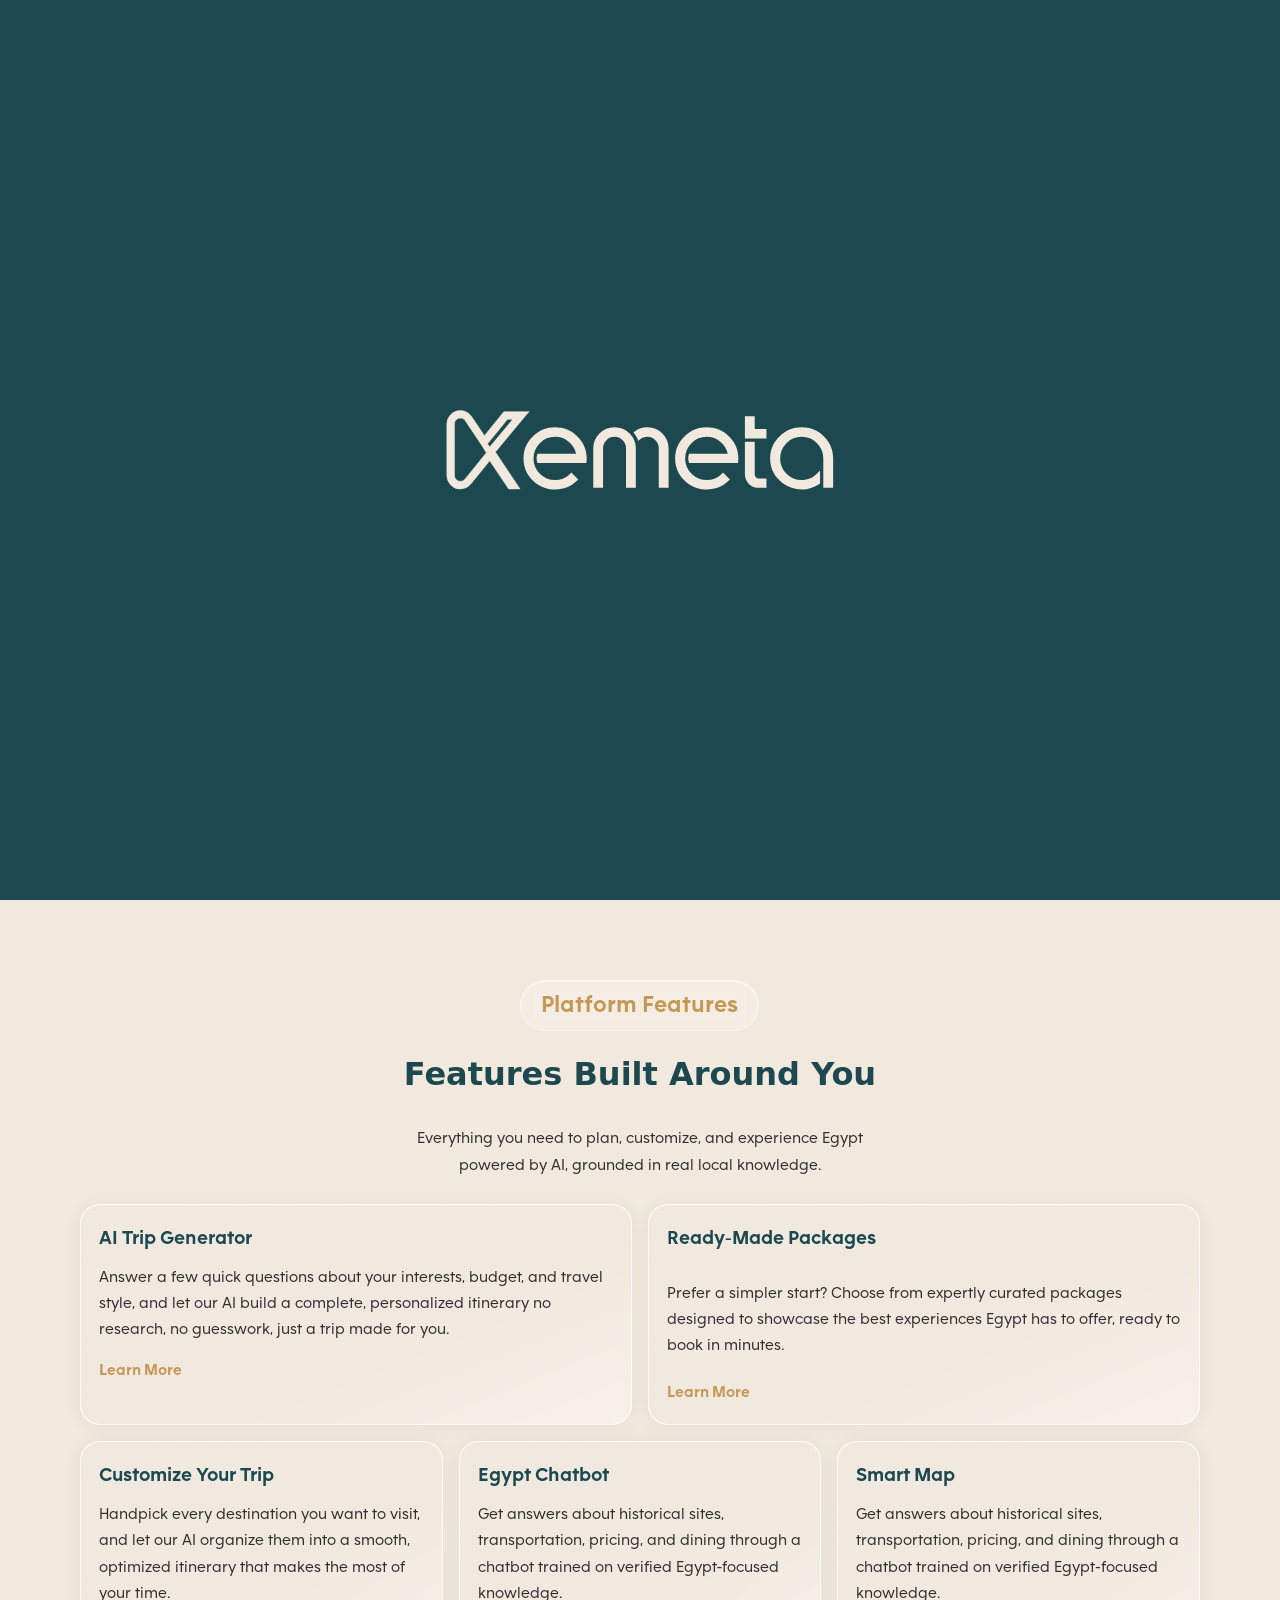
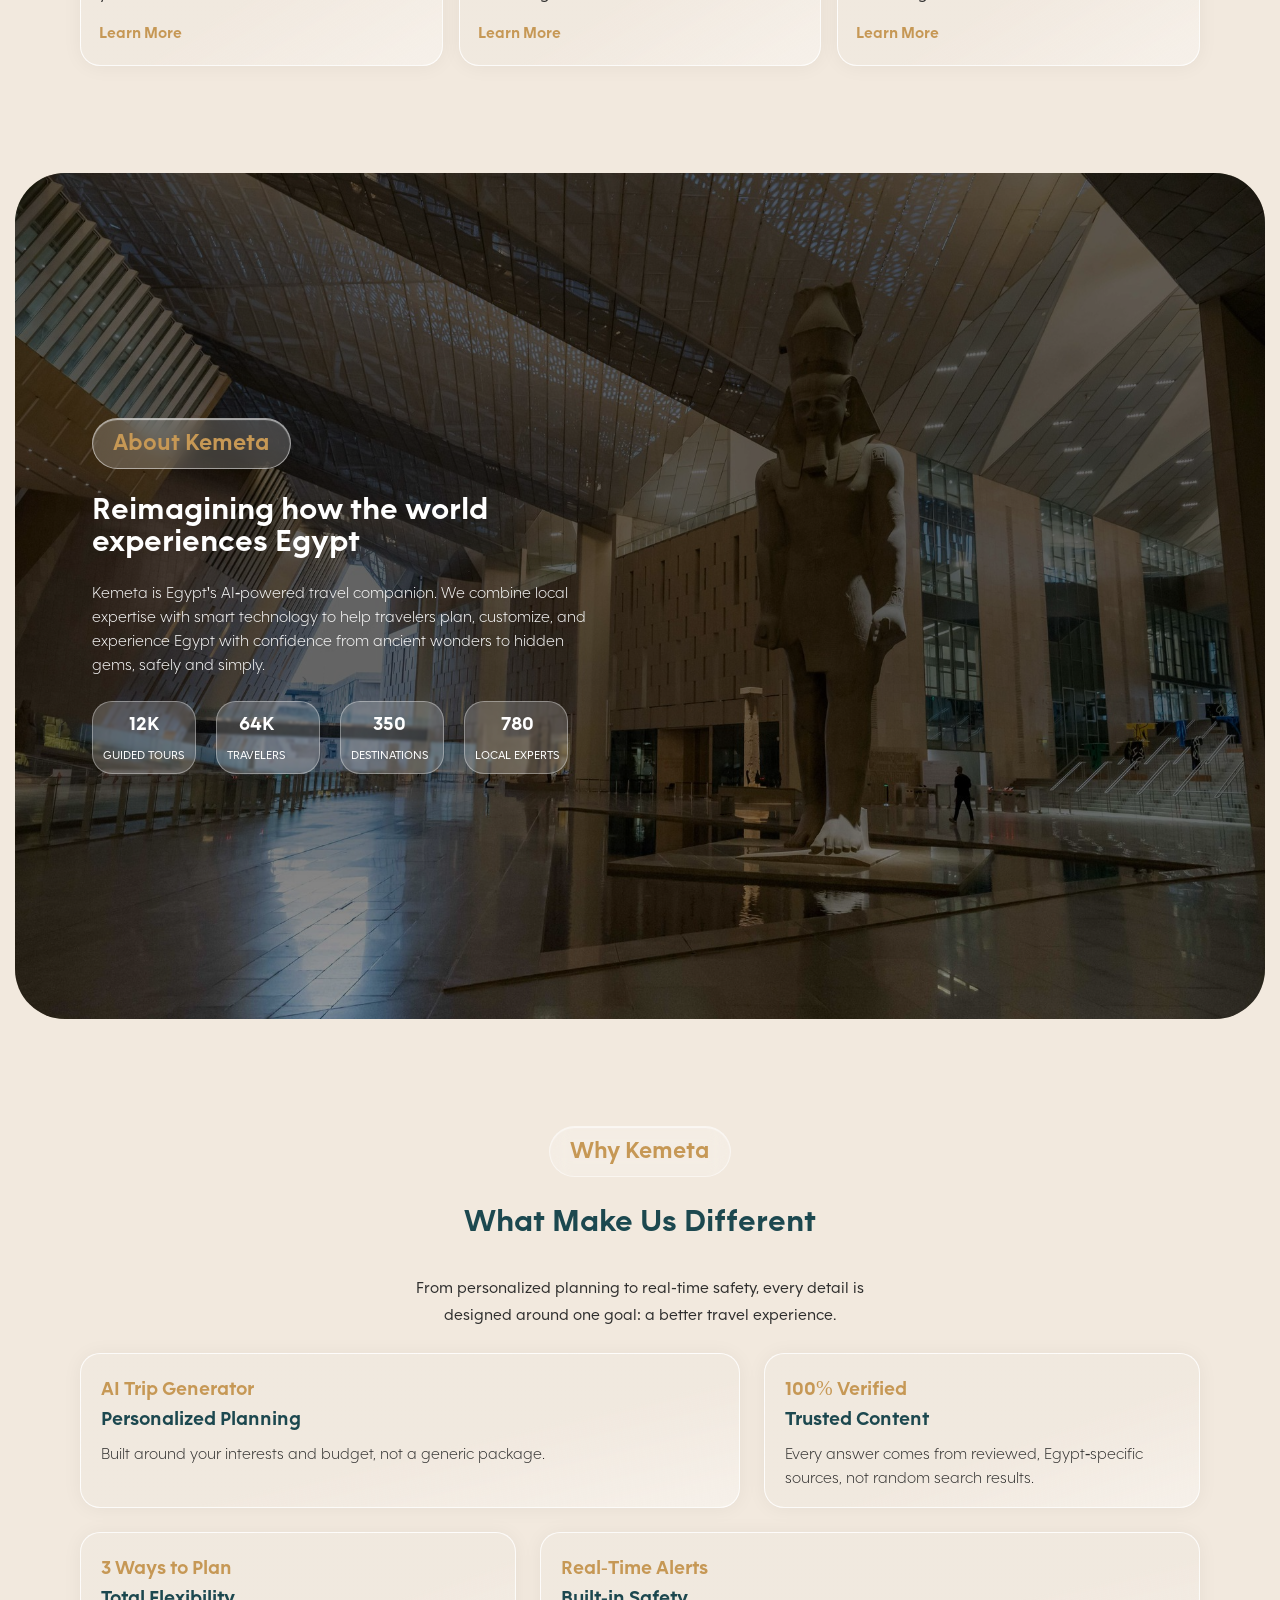
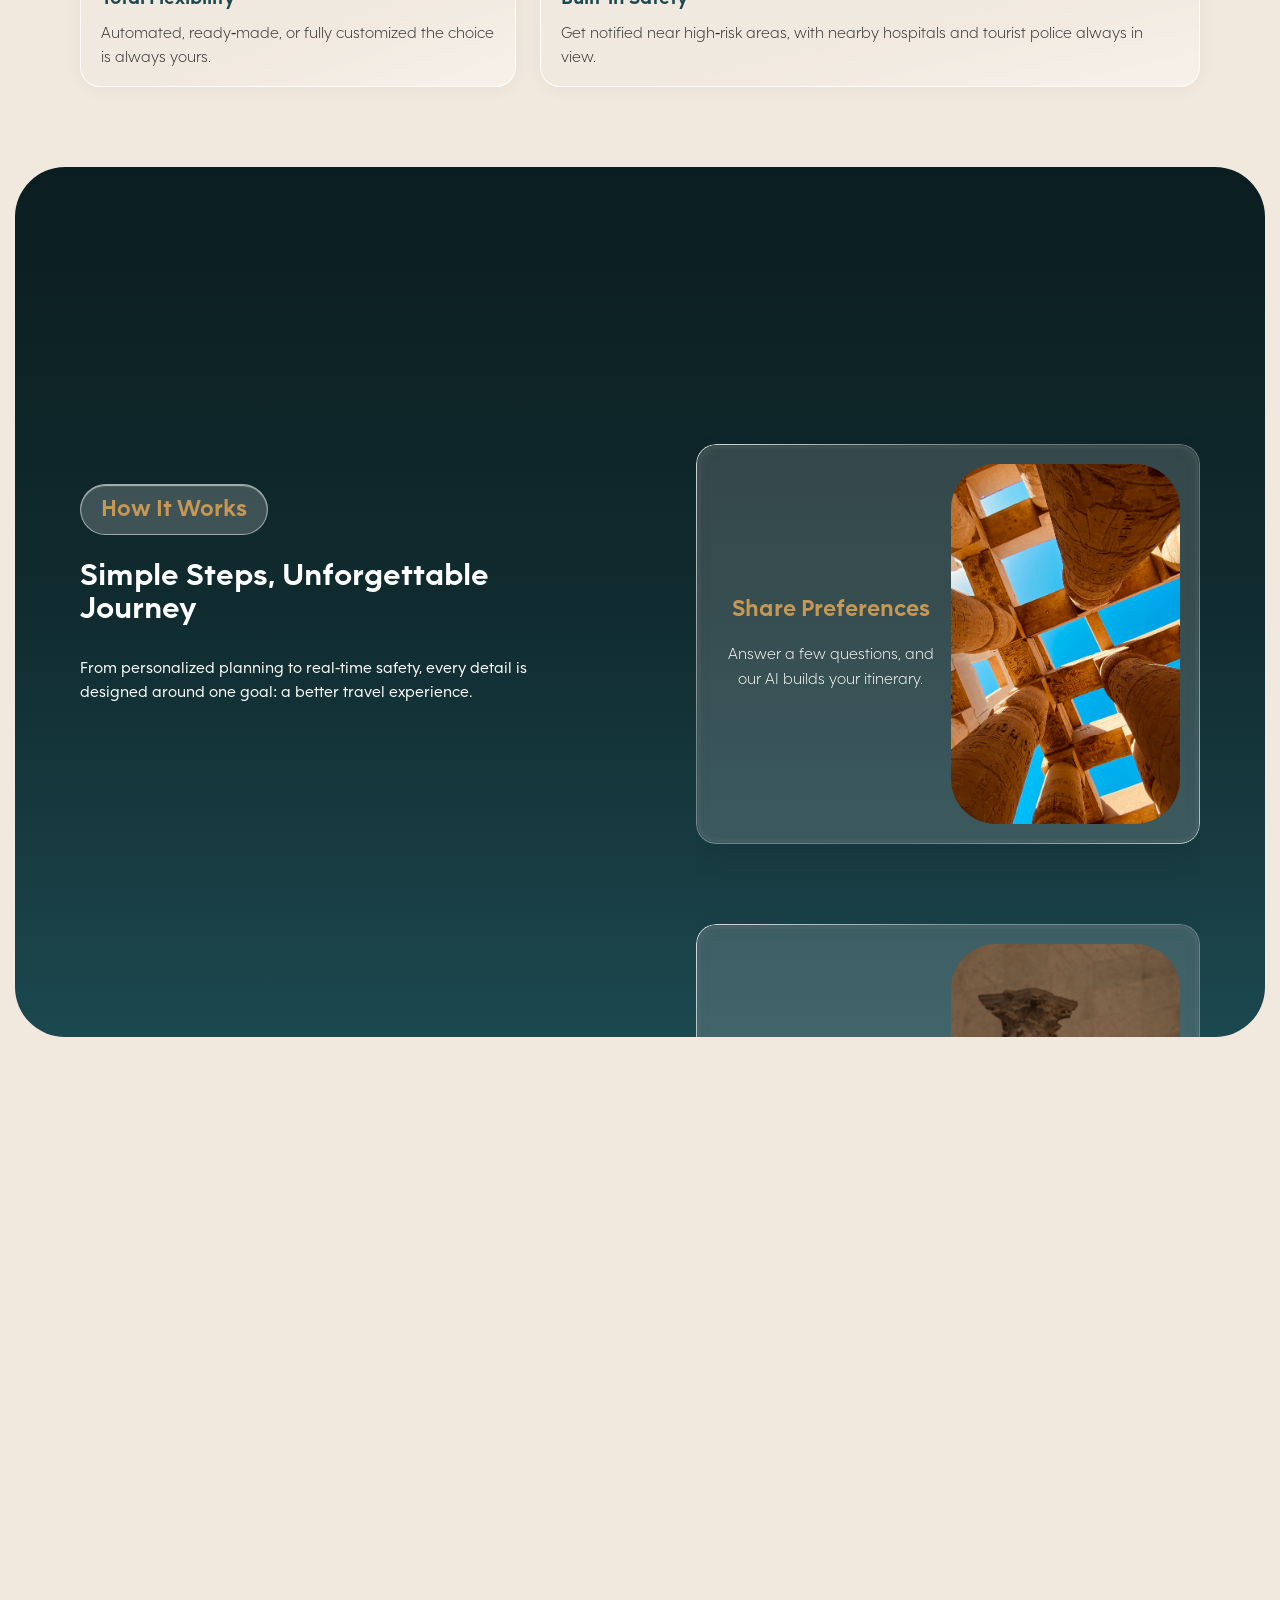
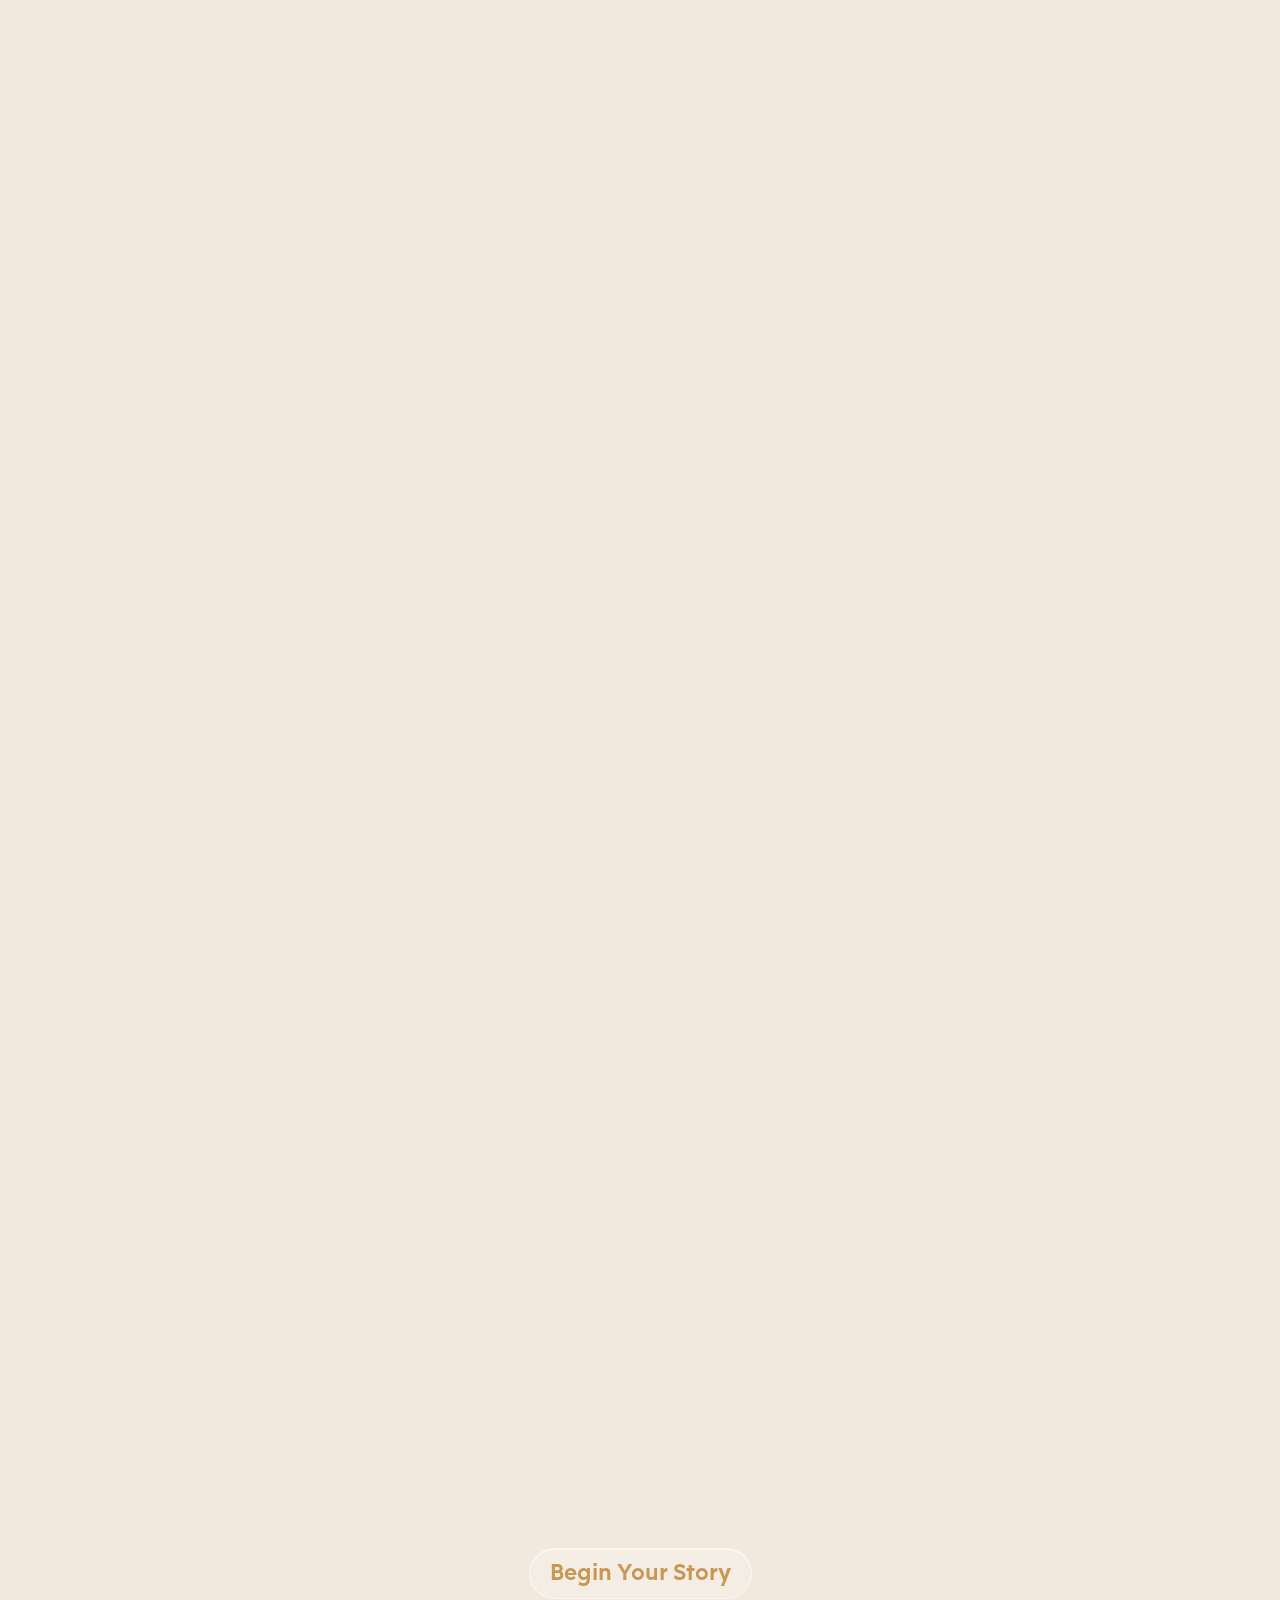
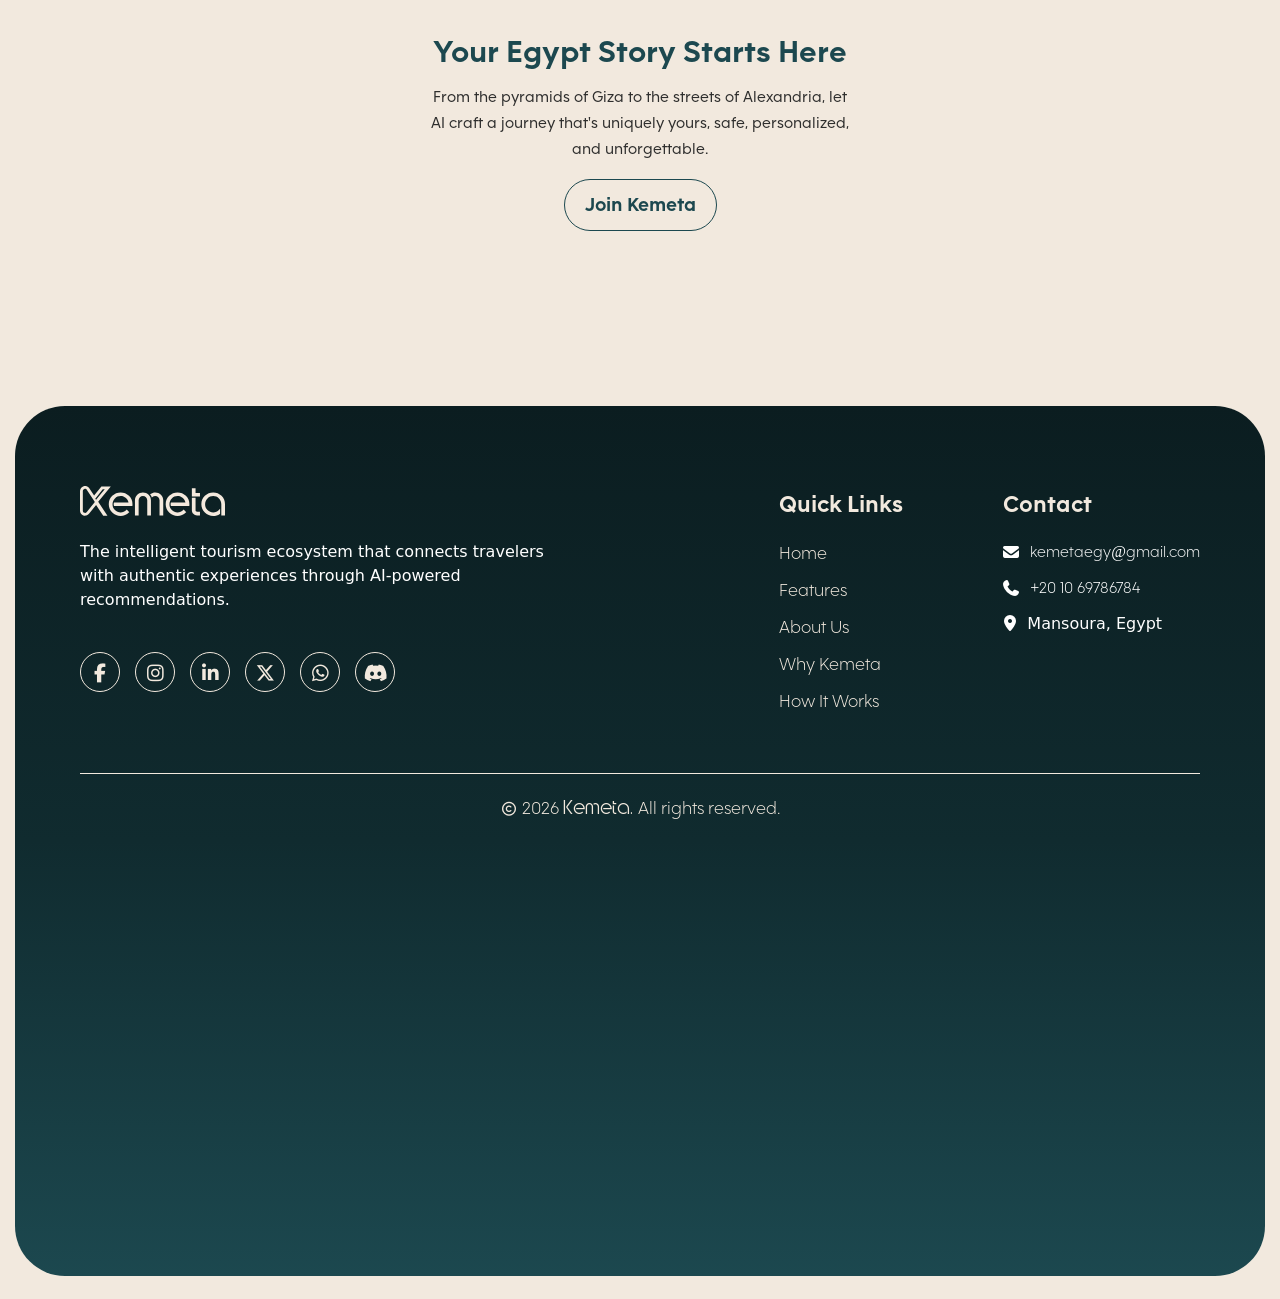
==== commit 5e92c36a: "Update dark mode logo" ====
--- a/index.html
+++ b/index.html
@@ -3,10 +3,23 @@
   <head>
     <meta charset="UTF-8" />
     <title>Kemeta - Discover Egypt</title>
+      <meta name="viewport" content="width=device-width, initial-scale=1.0" />
     <link rel="stylesheet" href="vendors/bootstrap/css/bootstrap.min.css" />
     <link rel="stylesheet" href="vendors/fontawesome/css/all.min.css" />
     <link rel="stylesheet" href="css/main.css"/>
+      <link rel="stylesheet" href="css/dark-theme.css"/> <!-- ملف الدارك مود -->
     <link rel="icon" href="assets/images/logos/SVG/logo (2).svg">
+     <script>
+       try {
+      const savedTheme = localStorage.getItem("kemeta_theme");
+      if (savedTheme === "dark") {
+        document.documentElement.setAttribute("data-theme", "dark");
+      }
+      if (sessionStorage.getItem("kemeta_splash_shown")) {
+        document.documentElement.classList.add("no-splash");
+      }
+    } catch(e) {}
+  </script>
   </head>
 
   <body class="is-loading">
@@ -56,33 +69,43 @@
       <!-- Navbar -->
       <nav class="navbar">
         <!-- Logo -->
-        <div class="navbar__left">
-          <!-- Desktop Logos -->
-          <img
-            src="./assets/images/logos/SVG/Logo.svg"
-            alt="Kemeta"
-            class="navbar-logo navbar-logo-light"
-          />
-
-          <img
-            src="./assets/images/logos/SVG/Logo (1).svg"
-            alt="Kemeta"
-            class="navbar-logo navbar-logo-dark"
-          />
-
-          <!-- Mobile Logos -->
-          <img
-            src="./assets/images/logos/SVG/logo (2).svg"
-            alt="Kemeta"
-            class="navbar-logo-mobile navbar-logo-mobile-light"
-          />
-
-          <img
-            src="./assets/images/logos/SVG/Vector.svg"
-            alt="Kemeta"
-            class="navbar-logo-mobile navbar-logo-mobile-dark"
-          />
-        </div>
+   
+<div class="navbar__left">
+  <img
+    src="./assets/images/logos/SVG/Logo.svg"
+    alt="Kemeta"
+    class="navbar-logo navbar-logo-light"
+  />
+
+  <img
+    src="./assets/images/logos/SVG/Logo (1).svg"
+    alt="Kemeta"
+    class="navbar-logo navbar-logo-dark"
+  />
+
+  <img
+    src="./assets/images/logos/SVG/Logo (4).svg" 
+    alt="Kemeta"
+    class="navbar-logo navbar-logo-dark-scroll"
+  />
+
+  <!-- لوجوهات الموبايل -->
+  <img
+    src="./assets/images/logos/SVG/logo (2).svg"
+    alt="Kemeta"
+    class="navbar-logo-mobile navbar-logo-mobile-light"
+  />
+  <img
+    src="./assets/images/logos/SVG/Vector.svg"
+    alt="Kemeta"
+    class="navbar-logo-mobile navbar-logo-mobile-dark"
+  />
+  <img
+    src="./assets/images/logos/SVG/Logo (5).svg"
+    alt="Kemeta"
+    class="navbar-logo-mobile navbar-logo-mobile-dark-scroll"
+  />
+</div>
 
         <!-- Links -->
         <ul class="navbar__center d-flex gap-4">
@@ -104,18 +127,15 @@
         </ul>
 
 
- <div class="navbar__right">
+<div class="navbar__right">
+  <button id="theme-toggle" class="theme-toggle-btn" aria-label="Toggle theme">
     <i class="fas fa-sun"></i>
-
-    <!-- زر تسجيل الدخول -->
-    <a href="./login/index.html" class="btn btn-outline text-decoration-none">
-        Log In
-    </a>
-
-    <!-- زر إنشاء حساب جديد -->
-    <a href="./register/index.html" class="btn btn-sign text-decoration-none">
-        Sign Up
-    </a>
+  </button>
+
+  <!-- زر تسجيل الدخول -->
+  <a href="./login/index.html" class="btn btn-outline text-decoration-none">Log In</a>
+  <!-- زر إنشاء حساب جديد -->
+  <a href="./register/index.html" class="btn btn-sign text-decoration-none">Sign Up</a>
 </div>
 
         <!-- Navbar menu (Responsiveness) -->
@@ -135,7 +155,12 @@
         <!-- Header -->
         <div class="mobile-menu-header">
           <a href="#" class="mobile-logo">
-            <img src="./assets/images/logos/SVG/Vector.svg" alt="Kemeta" />
+            <img src="./assets/images/logos/SVG/Vector.svg" class="logo-light" alt="Kemeta" />
+             <img
+    src="./assets/images/logos/SVG/Logo (5).svg"
+    alt="Kemeta" 
+    class="logo-dark"
+  />
           </a>
 
           <button
@@ -150,23 +175,23 @@
     <!-- Links -->
     <nav class="mobile-nav">
 
-        <a href="#" class="mobile-nav-link">
+        <a href="#home" class="mobile-nav-link">
             Home
         </a>
 
-        <a href="#" class="mobile-nav-link">
+        <a href="#features" class="mobile-nav-link">
             Features
         </a>
 
-        <a href="#" class="mobile-nav-link">
+        <a href="#about" class="mobile-nav-link">
             About Us
         </a>
 
-        <a href="#" class="mobile-nav-link">
+        <a href="#why-kemeta" class="mobile-nav-link">
             Why Kemeta
         </a>
 
-        <a href="#" class="mobile-nav-link">
+        <a href="#how-it-works" class="mobile-nav-link">
             How It Works
         </a>
 
@@ -181,7 +206,7 @@
             Log In
         </a>
 
-        <button class="mobile-settings" type="button">
+        <button class="mobile-settings" id="mobile-theme-toggle" type="button">
             <i class="fas fa-cog"></i>
         </button>
     </div>
@@ -199,14 +224,10 @@
       <section class="hero" id="home">
         <div class="hero__overlay"></div>
         <div class="hero__content">
-          <div class="hero__badge">
-            <img
-              src="./assets/images/icons/Icon (1).svg"
-              alt="Kemeta Logo"
-              class="hero__badge-logo"
-            />
-            <span>Powered by GPT-4 AI</span>
-          </div>
+<div class="hero__badge">
+  <img src="./assets/images/icons/Icon (1).svg" alt="Kemeta Logo" class="hero__badge-logo" />
+  <span>Powered by GPT-4 AI</span>
+</div>
 
           <h1 class="hero__title">
             Discover Egypt
@@ -234,7 +255,7 @@
       <div class="container">
         <div class="row justify-content-center text-center">
           <div class="first-card col-lg-7 d-flex">
-            <span class="features-badge"> Platform Features </span>
+  <span class="glass-badge">Platform Features</span>
             <h2 class="features-title">Features Built Around You</h2>
             <p class="features-description">
               Everything you need to plan, customize, and experience Egypt
@@ -324,8 +345,7 @@
             <div class="col-6 col-lg-12">
               <div class="about-content">
                 <!-- Small Button -->
-                <p href="#" class="about-label mb-4">About Kemeta</p>
-
+<span class="glass-badge mb-4">About Kemeta</span>
                 <!-- Heading -->
                 <h2 class="about-title mb-4">
                   Reimagining how the world
@@ -383,7 +403,7 @@
       <div class="container why-kemeta-container">
         <!-- Section Header -->
         <div class="why-kemeta-header">
-          <span class="why-kemeta-badge"> Why Kemeta </span>
+  <span class="glass-badge">Why Kemeta</span>
           <h2 class="why-kemeta-title">What Make Us Different</h2>
           <p class="why-kemeta-description">
             From personalized planning to real-time safety, every detail is
@@ -443,8 +463,9 @@
       <div class="how-it-works-sticky">
         <!-- Left ثابت -->
         <div class="how-it-works-content">
-          <span class="section-badge"> How It Works </span>
-          <div class="content-title">Simple Steps, Unforgettable Journey</div>
+  <span class="glass-badge mb-4">How It Works</span>
+            <div class="content-title">Simple Steps, Unforgettable Journey</div>
+
           <p>
             From personalized planning to real-time safety, every detail is
             designed around one goal: a better travel experience.
@@ -507,7 +528,7 @@
     <!-- Begin Your Story Section -->
     <section class="begin-story-section">
       <div class="begin-story-container">
-        <span class="story-badge"> Begin Your Story </span>
+<span class="glass-badge mb-3">Begin Your Story</span>
         <h2>Your Egypt Story Starts Here</h2>
         <p>
           From the pyramids of Giza to the streets of Alexandria, let AI craft a
@@ -618,6 +639,7 @@
     </footer>
 
     <script src="vendors/bootstrap/js/bootstrap.bundle.min.js"></script>
-    <script type="module" src="./js/main.js"></script>
+    <script  src="./js/main.js"></script>
+     <script src="./js/theme.js"></script>
   </body>
 </html>
--- a/css/main.css
+++ b/css/main.css
@@ -1,5 +1,6 @@
 @import url("./global.css");
 @import url("./components/navbar.css");
+@import url("./components/glass.css");
 @import url("./media.css");
 
 /* ==================================================
@@ -17,6 +18,13 @@
 body.is-loading {
   overflow: hidden;
   height: 100vh;
+}
+/* إخفاء الـ Splash فوراً إذا كانت ظهرت من قبل */
+html.no-splash .splash {
+  display: none !important;
+}
+html.no-splash body {
+  overflow: auto !important;
 }
 
 .splash {
@@ -120,52 +128,6 @@
   max-width: 640px;
   text-align: center;
   color: var(--color-text);
-}
-
-/* البادج الصغيرة فوق العنوان */
-.hero__badge {
-  position: relative;
-  isolation: isolate;
-  font-family: "F37 Moon Demi";
-  width: fit-content;
-  margin: 0 auto 1.5rem;
-  display: flex;
-  align-items: center;
-  justify-content: center;
-  gap: 5px;
-  padding: 0.4rem 1.1rem;
-  border-radius: var(--general-radius);
-  font-size: 14px;
-  color: var(--Light-Text);
-  border: 1px solid var(--Light-Text);
-}
-
-/* Liquid Glass surface */
-.hero__badge::before {
-  content: "";
-  position: absolute;
-  inset: 0;
-  z-index: 0;
-  border-radius: inherit;
-  /* box-shadow:
-    inset 0 0 6px -3px rgba(255, 255, 255, 0.7); */
-  background-color: var(--Card-Background);
-  pointer-events: none;
-}
-
-/* Refraction + Blur */
-.hero__badge::after {
-  content: "";
-  position: absolute;
-  inset: 0;
-  z-index: -1;
-  border-radius: inherit;
-  backdrop-filter: blur(5px);
-  -webkit-backdrop-filter: blur(5px);
-  filter: url(#glass-distortion);
-  -webkit-filter: url(#glass-distortion);
-  isolation: isolate;
-  pointer-events: none;
 }
 
 /* Content above glass */
@@ -562,7 +524,6 @@
 .stat-card h3 {
   font-size: 20px;
   font-family: "F37 Moon Bold";
-
   line-height: 1;
 }
 
@@ -767,7 +728,7 @@
 .why-kemeta-card-description {
   color: var(--Dark-Text);
 
-  font-family: "F37 Moon Regular";
+  font-family: "F37 Moon light";
 
   font-size: 16px;
 
@@ -935,7 +896,7 @@
   justify-content: space-around;
   gap: 5px;
   flex-shrink: 0;
-  border-radius: 45px;
+  border-radius: 20px;
   background: rgba(255, 255, 255, 0.16);
   border: none;
   box-shadow: 0 12px 30px rgba(0, 0, 0, 0.08);
@@ -971,7 +932,7 @@
   content: "";
   position: absolute;
   inset: 2px;
-  border-radius: 43px;
+  border-radius: inherit;
   box-shadow:
     inset 0 0 12px rgba(87, 87, 87, 0.2),
     inset 0 0 5px rgba(224, 218, 218, 0.15);
@@ -1275,6 +1236,10 @@
   font-size: 16px;
   margin-right: 5px;
 }
+.footer-contact .contact-container a{
+  color: #fff;
+
+}
 
 /* ==================================================
    COPYRIGHT
--- a/css/dark-theme.css
+++ b/css/dark-theme.css
@@ -0,0 +1,279 @@
+/* تنسيق الزر نفسه */
+.theme-toggle-btn {
+  background: transparent;
+  border: none;
+  color: #ffffff;
+  font-size: 1.25rem;
+  cursor: pointer;
+  padding: 6px;
+  display: flex;
+  align-items: center;
+  justify-content: center;
+}
+
+/* اختبار: تغير لون الصفحة بالكامل عند تفعيل الدارك مود */
+[data-theme="dark"] body {
+  background-color: rgba(46, 46, 45, 1) !important;
+  color: #ffffff !important;
+}
+/* ==================================================
+   1. DARK THEME VARIABLES
+================================================== */
+[data-theme="dark"] {
+  --dark-container-background: linear-gradient(to bottom, rgba(10, 8, 5, 1), rgba(58, 40, 20, 1), rgba(122, 89, 47, 1));
+  --bg-primary: rgba(198, 152, 85, 1);       /* اللون الذهبي */
+  --text-primary: rgba(193, 173, 149, 1);    /* لون النصوص الوصفية */
+--light-text:rgba(242, 233, 222, 1);
+--navbar-background: rgba(74, 74, 74, 0.5);
+}
+[data-theme="dark"] .navbar-logo-dark,
+[data-theme="dark"] .navbar-logo-mobile-light,
+[data-theme="dark"] .navbar-logo-mobile-dark,
+[data-theme="dark"] .navbar-logo-dark,
+[data-theme="dark"] .navbar-logo-mobile-dark-scroll {
+  display: none !important;
+}
+
+/* عند الاسكرول في الديسكتوب */
+[data-theme="dark"]  .navbar--scrolled .navbar-logo-light {
+  display: none !important;
+}
+[data-theme="dark"] .navbar--scrolled .navbar-logo-dark-scroll{
+  display: block !important;
+}
+[data-theme="dark"] .navbar--scrolled {
+  background: var(--navbar-background);
+  backdrop-filter: blur(30px);
+  -webkit-backdrop-filter: blur(30px);
+  box-shadow: 0 5px 20px rgba(0, 0, 0, 0.08);
+}
+[data-theme="dark"] .navbar--scrolled .navbar__center .nav-link,[data-theme="dark"] .navbar--scrolled .theme-toggle-btn{
+  color: var(--bg-primary) !important;
+  
+}
+[data-theme="dark"] .navbar--scrolled .navbar__center .nav-link::after{
+  content: "";
+  position: absolute;
+  bottom: -5px;
+  left: 50%;
+  width: 0;
+  height: 2px;
+  background-color: var(--bg-primary,);
+  transition: all 0.3s ease;
+  transform: translateX(-50%);
+}
+[data-theme="dark"] .navbar--scrolled .navbar__center .nav-link:hover::after {
+  width: 100%;
+}
+[data-theme="dark"] .navbar--scrolled .btn-sign,[data-theme="dark"] .navbar--scrolled .btn-sign:hover{
+  background: var(--bg-primary) !important;
+  color: #3C3C3C !important;
+  border:none
+}
+[data-theme="dark"] .navbar--scrolled .btn-outline,[data-theme="dark"] .navbar--scrolled .btn-outline:hover{
+  background: transparent !important;
+  color: var(--bg-primary) !important;
+  border: 1.5px solid var(--bg-primary) !important;
+
+}
+
+[data-theme="dark"] .hero__overlay {
+  position: absolute;
+  inset: 0;
+  background: linear-gradient(
+    rgba(0, 0, 0, 0.6) 0%,
+    rgba(0, 0, 0, 0.4) 70%
+  
+  );
+}
+[data-theme="dark"] .hero__btn-main {
+   background: var(--bg-primary);
+}
+[data-theme="dark"] .hero__badge {
+    background:  rgba(0, 0, 0, 0.2);
+      backdrop-filter: blur(8px);
+  -webkit-backdrop-filter: blur(8px);
+
+}
+[data-theme="dark"] .glass-badge{
+    background: linear-gradient(
+    to bottom right ,
+    rgba(0, 0, 0, 0.358),
+    rgba(0, 0, 0, 0.05) 
+  );  
+  color: var(--text-primary);
+  border: 1px solid rgba(34, 33, 33, 0.132);
+    box-shadow: inset 0 1px 1px rgba(148, 147, 147, 0.24);
+
+}
+
+/* ==================================================
+   3. سكشن PLATFORM FEATURES
+================================================== */
+/* العنوان الرئيسي */
+[data-theme="dark"] .features-title {
+  color: var(--bg-primary) !important;
+}
+
+/* النص الوصفي تحت العنوان */
+[data-theme="dark"] .features-description {
+  color: var(--text-primary) !important;
+}
+
+/* الكروت */
+[data-theme="dark"] .feature-card {
+  background: linear-gradient(
+    to bottom right ,
+    rgba(0, 0, 0, 0.396),
+    rgba(0, 0, 0, 0.05) 
+  );   
+  border: 1px solid rgba(255, 255, 255, 0.08) !important;
+  box-shadow: 0 10px 25px rgba(0, 0, 0, 0.25) !important;
+}
+
+
+[data-theme="dark"] .feature-card-title {
+  color: var(--bg-primary) !important;
+}
+/* النص داخل الكارد */
+[data-theme="dark"] .feature-card-description {
+  color: var(--light-text) !important;
+}
+
+/* رابط Learn More */
+[data-theme="dark"] .feature-card-link {
+  color: var(--text-primary) !important;
+  transition: color 0.3s ease;
+}
+
+[data-theme="dark"] .feature-card-link:hover {
+  color: var(--bg-primary) !important;
+}
+
+/* ==================================================
+   4. سكشن WHY KEMETA
+================================================== */
+/* العنوان الرئيسي */
+[data-theme="dark"] .why-kemeta-title {
+  color: var(--bg-primary) !important;
+}
+
+/* النص الوصفي تحت العنوان */
+[data-theme="dark"] .why-kemeta-description {
+  color: var(--text-primary) !important;
+}
+
+/* كروت Why Kemeta */
+[data-theme="dark"] .why-kemeta-card {
+  background: linear-gradient(
+    to bottom right ,
+    rgba(0, 0, 0, 0.396),
+    rgba(0, 0, 0, 0.05) 
+  );   
+  border: 1px solid rgba(255, 255, 255, 0.08) !important;
+  box-shadow: 0 10px 25px rgba(0, 0, 0, 0.25) !important;
+}
+[data-theme="dark"] .why-kemeta-card-label{
+  color: var(--text-primary) !important;
+}
+
+/* السطر الأول في العنوان (أبيض) */
+[data-theme="dark"] .why-kemeta-card-title {
+  color: var(--bg-primary) !important;
+}
+
+
+
+/* النص الوصفي للكارد */
+[data-theme="dark"] .why-kemeta-card-description {
+  color: var(--light-text) !important;
+}
+
+[data-theme="dark"] .how-it-works-sticky {
+  background:  var(--dark-container-background) !important;
+}
+[data-theme="dark"] .step-card {
+  background:rgba(0, 0, 0, 0.2);  
+}
+
+/* ==================================================
+   5. سكشن BEGIN YOUR STORY
+================================================== */
+/* العنوان الرئيسي */
+[data-theme="dark"] .begin-story-container h2 {
+  color: var(--bg-primary) !important;
+}
+
+/* النص الوصفي */
+[data-theme="dark"] .begin-story-container p {
+  color: var(--text-primary) !important;
+}
+
+/* زر Join Kemeta */
+[data-theme="dark"] .story-btn {
+  background: transparent !important;
+  border: 1.5px solid var(--bg-primary) !important;
+  color: var(--bg-primary) !important;
+  transition: all 0.3s ease;
+}
+
+[data-theme="dark"] .story-btn:hover {
+  background: var(--bg-primary) !important;
+  color: #47443E !important;
+  box-shadow: 0 6px 10px rgba(198, 152, 85, 0.3);
+}
+
+[data-theme="dark"] .about-content span,[data-theme="dark"] .how-it-works-content span {
+  color: rgba(255, 255, 255, 1) !important;
+ 
+}
+[data-theme="dark"] .stat-card {
+  background:rgba(95, 95, 95, 0.2);
+    border: 1px solid rgba(0. 0, 0, 0.2);
+
+   backdrop-filter: blur(3px);
+  -webkit-backdrop-filter: blur(3);
+  box-shadow: inset 0 1px 1px rgba(80, 79, 79, 0.13);
+  
+  user-select: none;
+  
+}
+
+[data-theme="dark"] .kemeta-footer {
+  background: var(--dark-container-background) !important;
+}
+[data-theme="dark"] ::-webkit-scrollbar-thumb {
+  background: var(--bg-primary) !important;
+  
+}
+
+@media (max-width: 860px) {
+  [data-theme="dark"] .navbar-logo-light,
+  [data-theme="dark"] .navbar-logo-dark,
+  [data-theme="dark"] .navbar--scrolled .navbar-logo-dark-scroll,
+  [data-theme="dark"] .navbar--scrolled .navbar-logo-dark {
+    display: none !important;
+  }
+  [data-theme="dark"] .navbar-logo-mobile-light {
+    display: block !important;
+  }
+  [data-theme="dark"] .navbar--scrolled .navbar-logo-mobile-light{
+    display: none !important;
+  }
+
+  [data-theme="dark"] .navbar--scrolled .navbar-logo-mobile-dark-scroll {
+    display: block !important;
+  }
+  [data-theme="dark"] .navbar--scrolled .navbar__menu-button i{
+    color: var(--bg-primary) !important;
+  }
+[data-theme="dark"] .logo-light {
+  display: none;
+}
+
+[data-theme="dark"] .logo-dark {
+  display: block;
+}
+  
+
+}
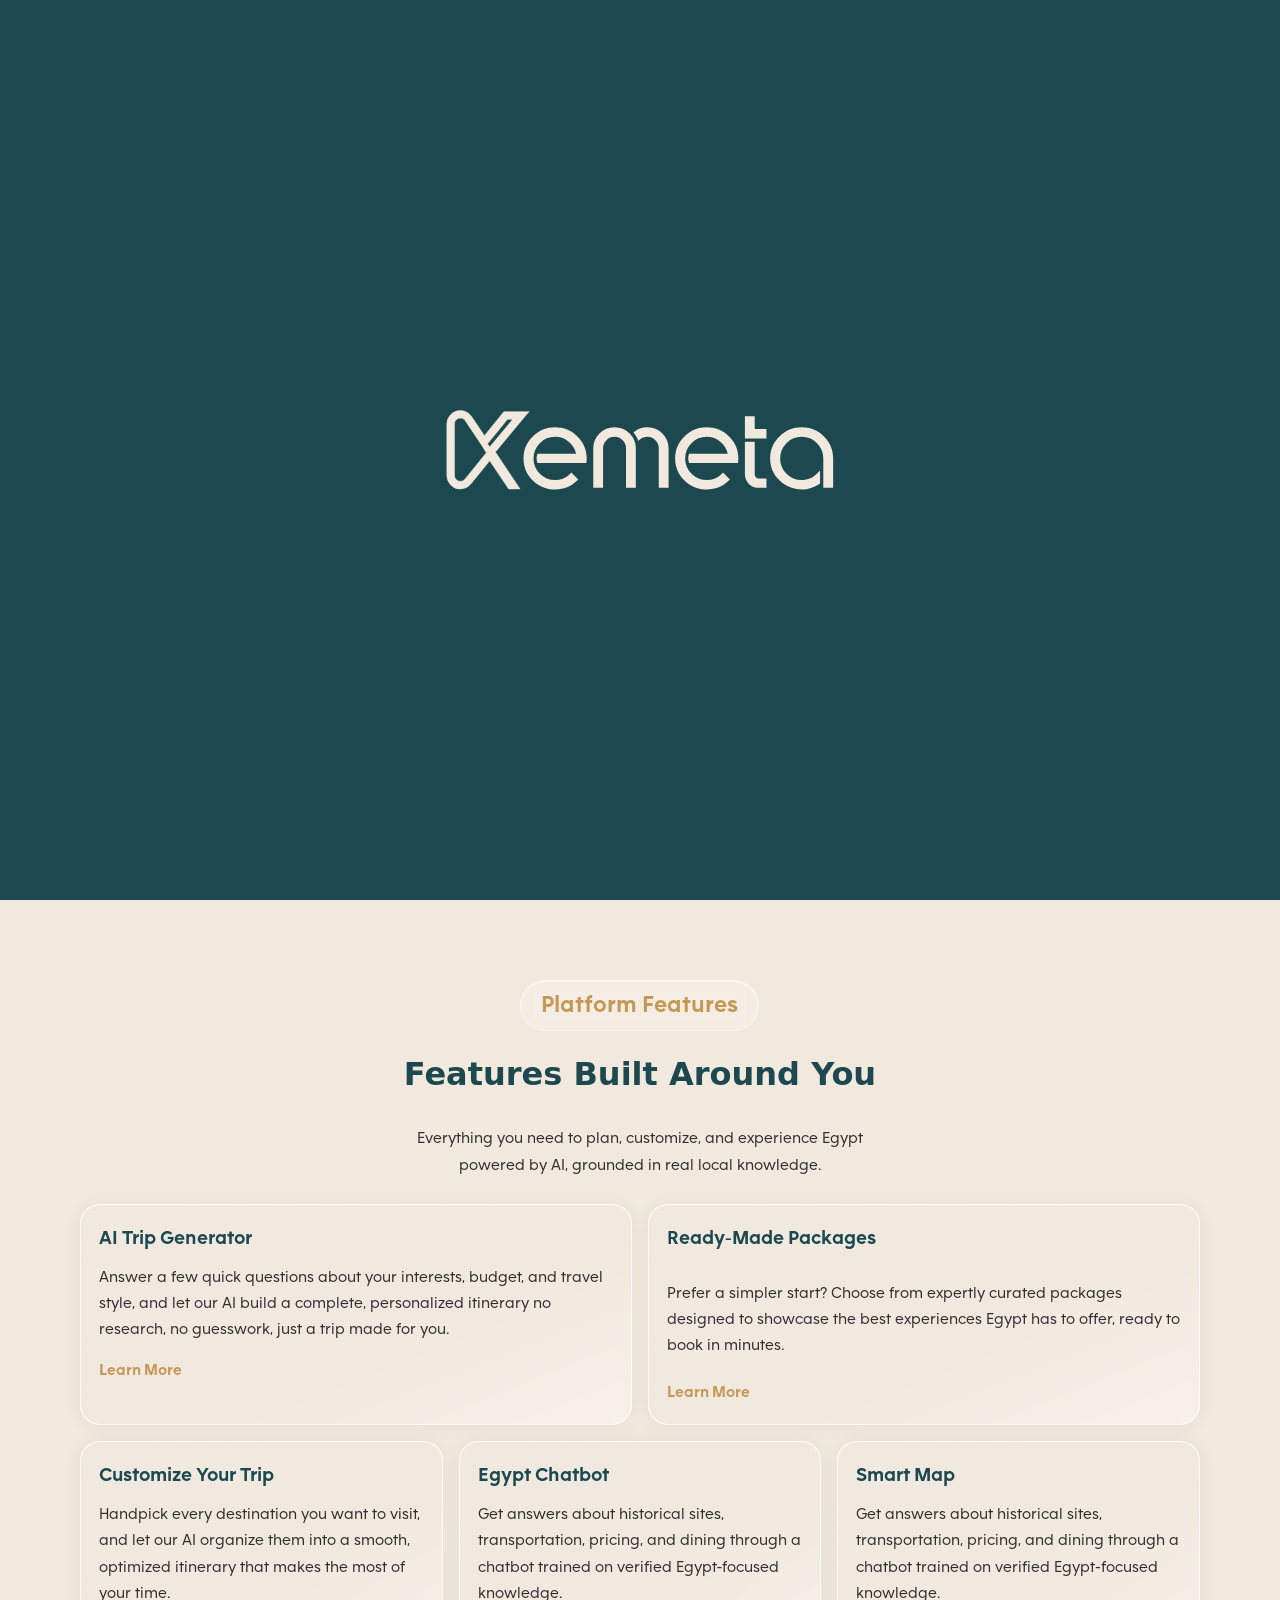
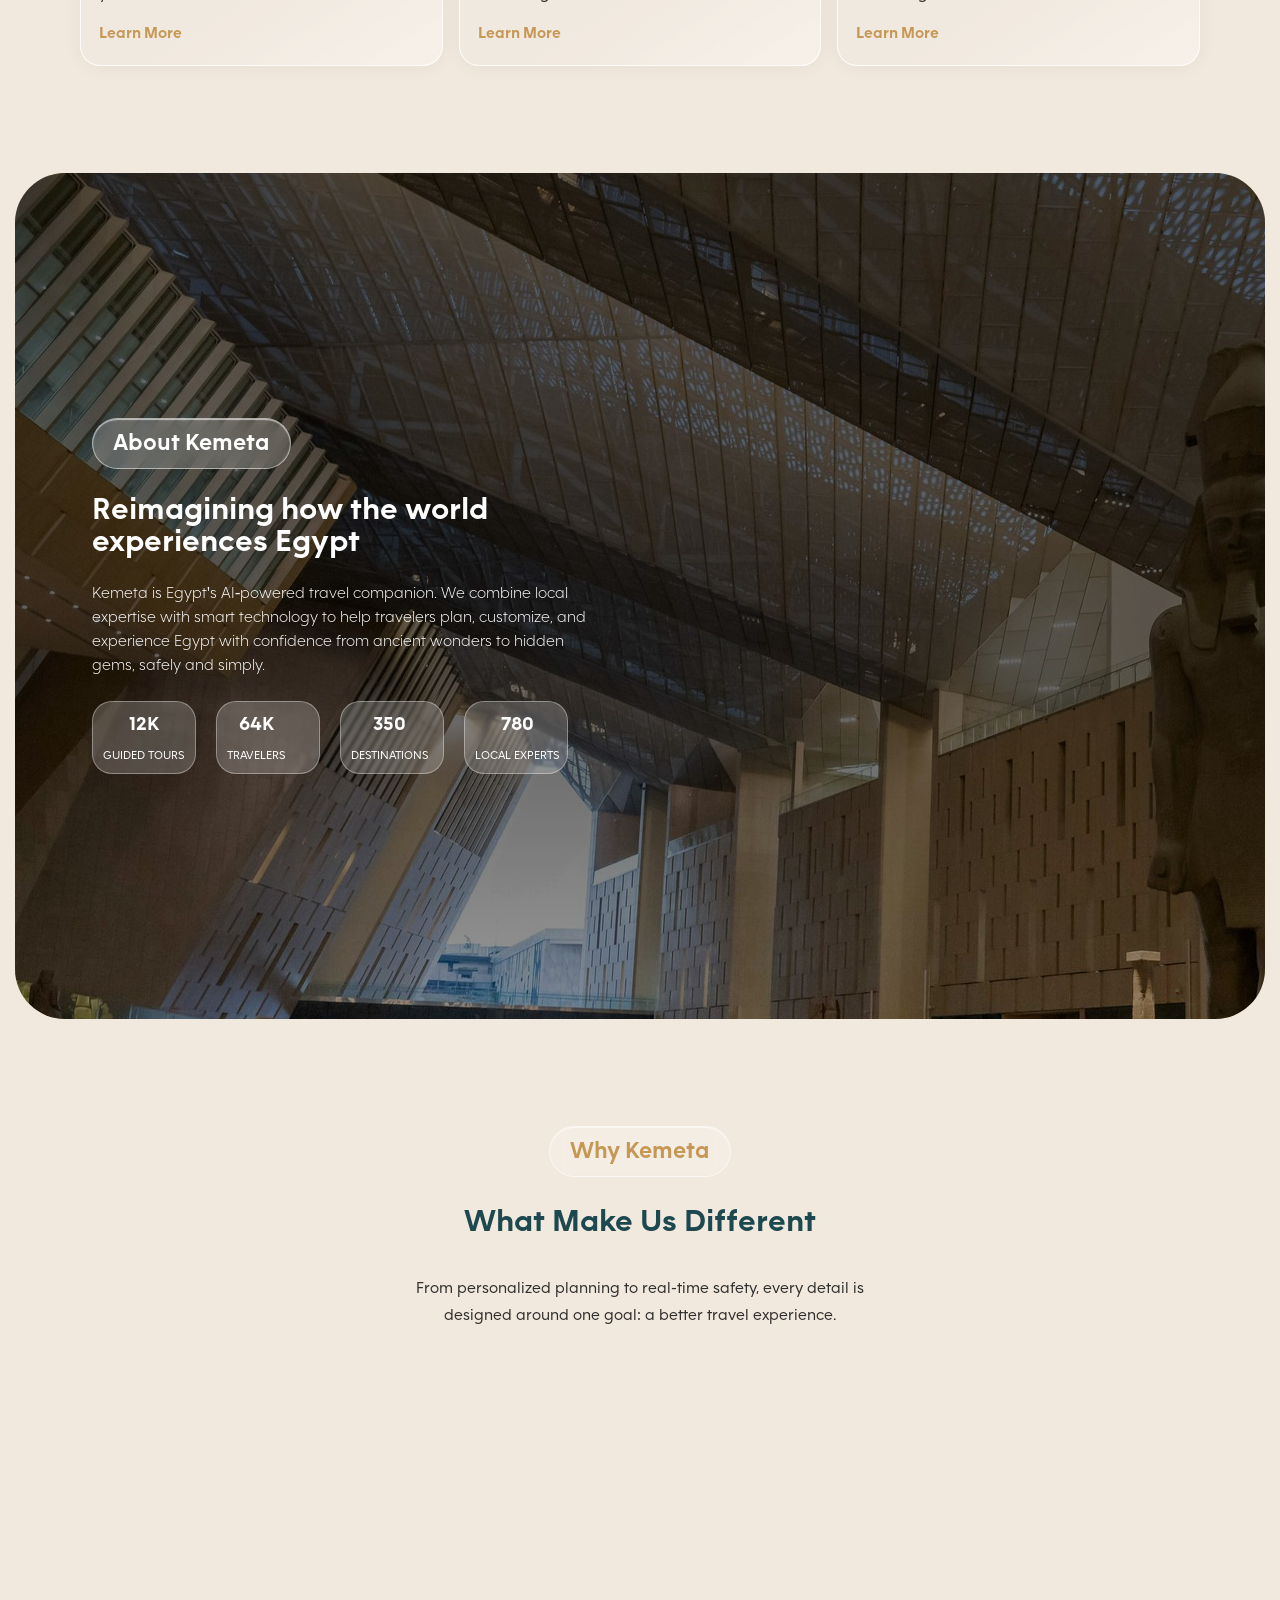
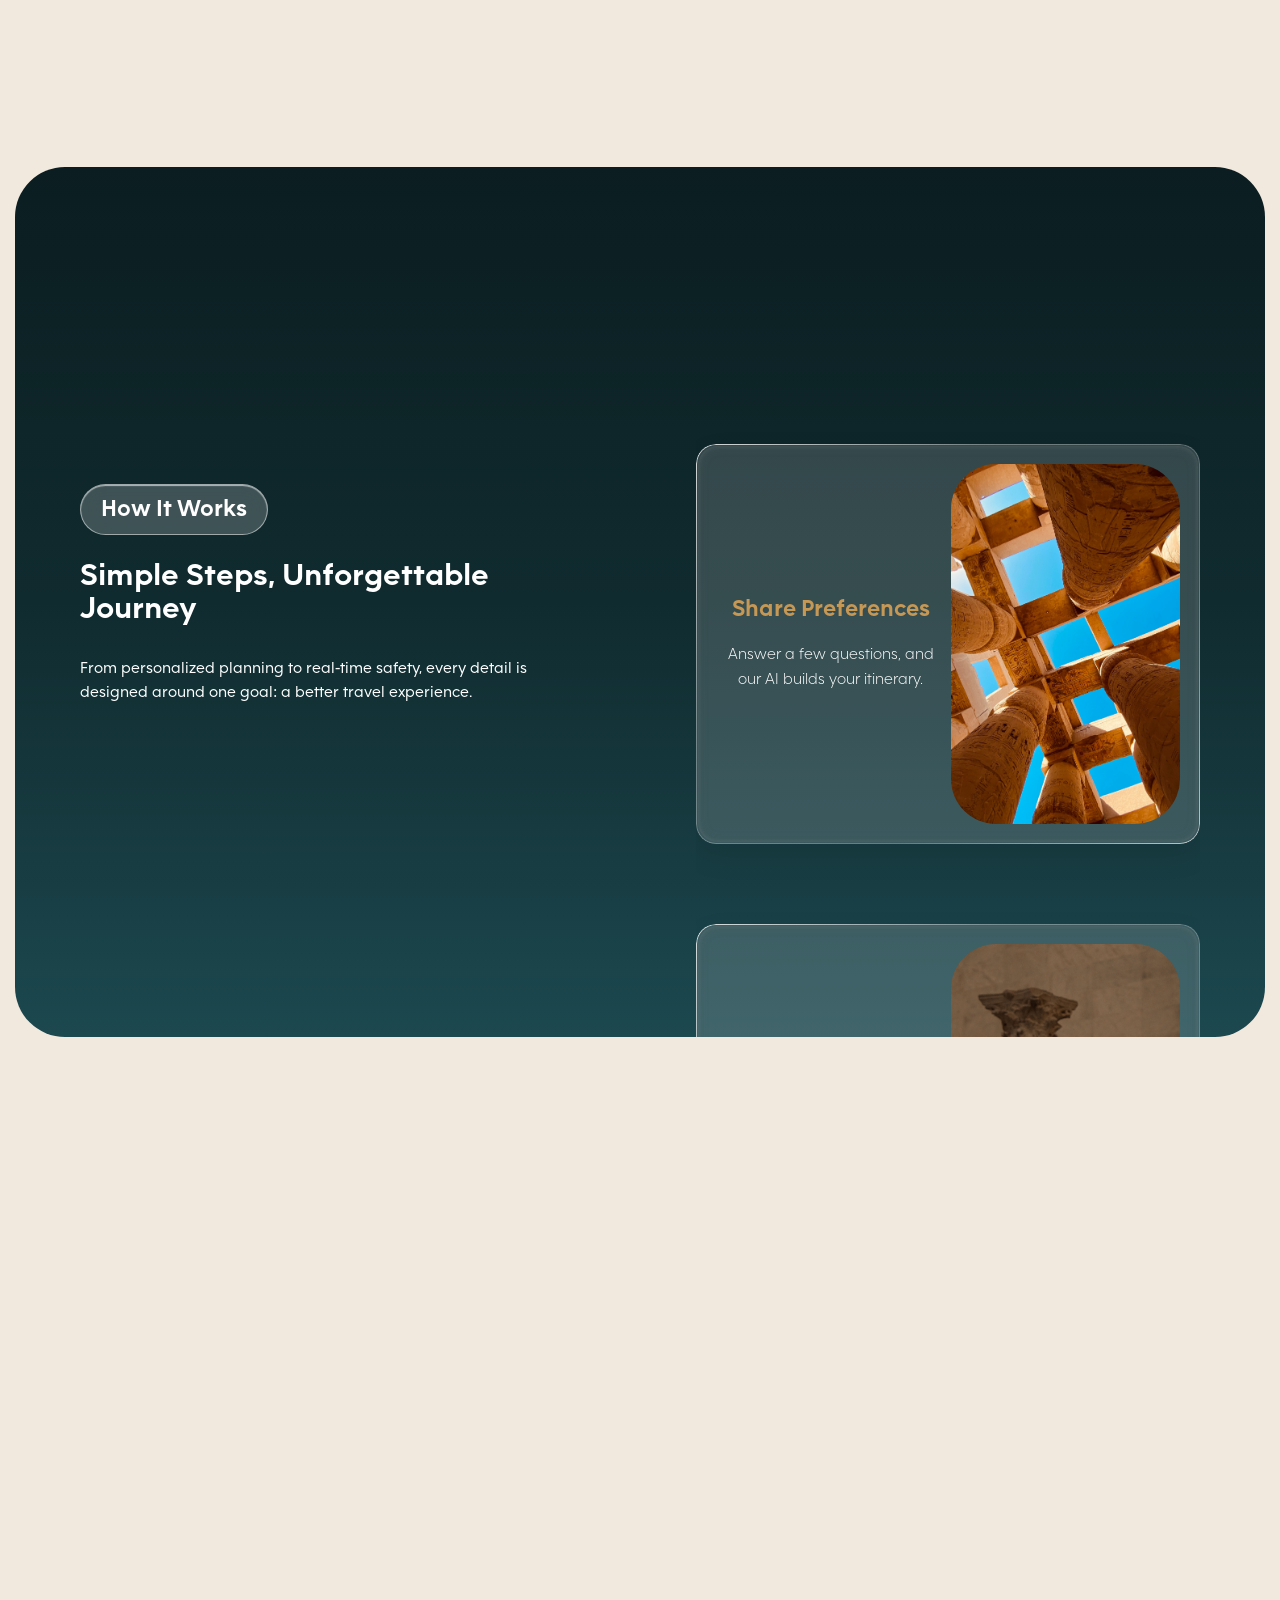
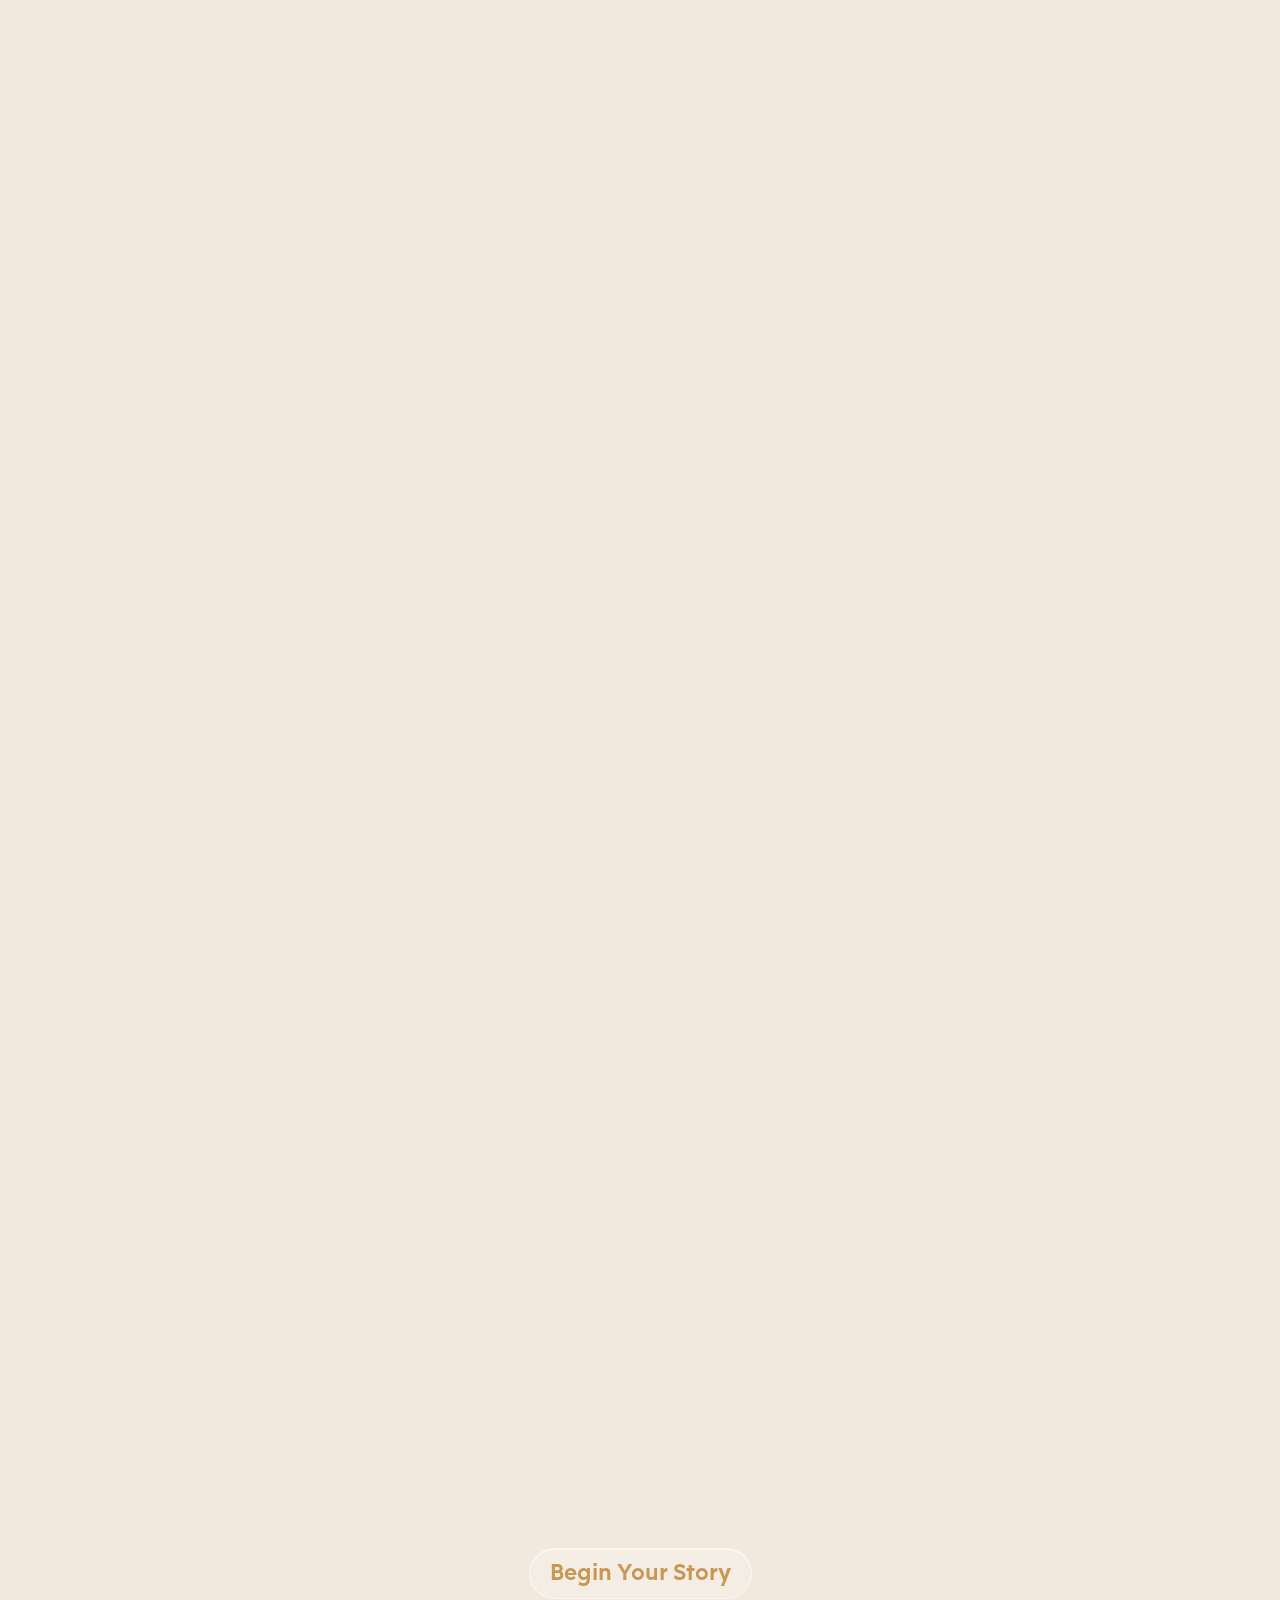
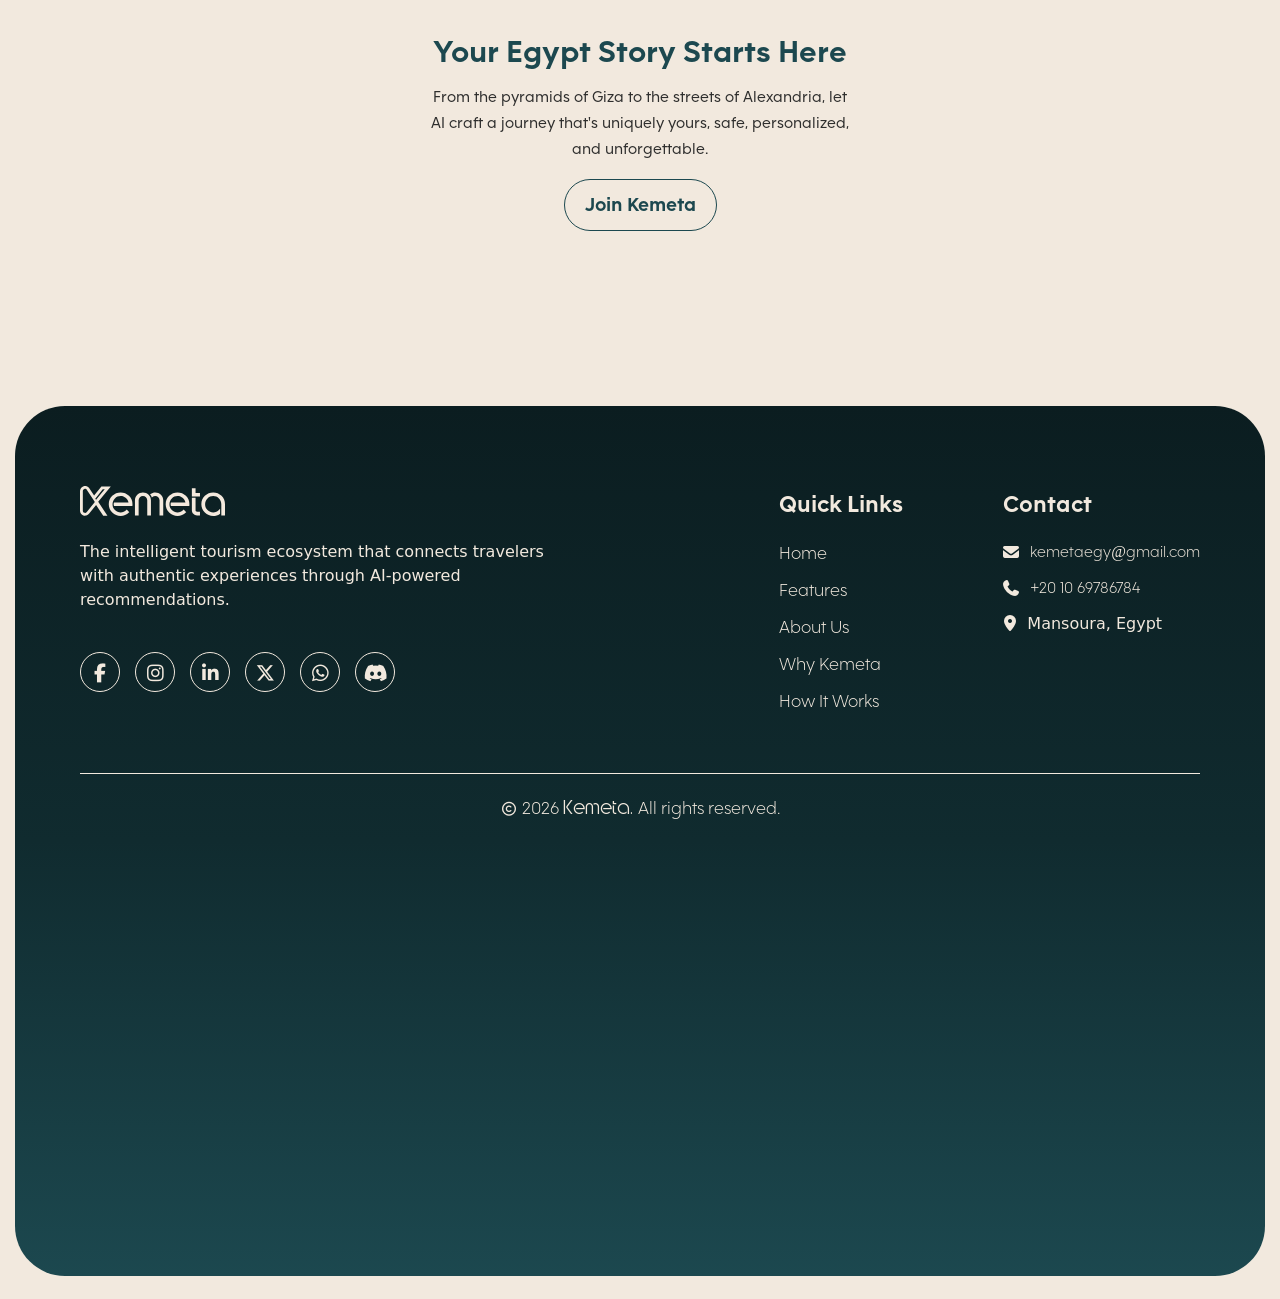
==== commit 8deb6990: "Update latest changes" ====
--- a/index.html
+++ b/index.html
@@ -221,7 +221,7 @@
 </div>
 
       <!-- Hero Section -->
-      <section class="hero" id="home">
+      <section class="hero" id="home" style="background: url('assets/images/Great Pyramid.jpg') center/cover no-repeat;">
         <div class="hero__overlay"></div>
         <div class="hero__content">
 <div class="hero__badge">
@@ -229,17 +229,17 @@
   <span>Powered by GPT-4 AI</span>
 </div>
 
-          <h1 class="hero__title">
+          <h1 class="hero__title fade-in-up delay-100">
             Discover Egypt
             <span class="hero__title-highlight">Confidently</span>
           </h1>
 
-          <p class="hero__subtitle">
+          <p class="hero__subtitle fade-in-up delay-200">
             Your AI-powered "Smart Guide" to the land of Pharaohs. Safe,
             transparent and unforgettable.
           </p>
 
-        <div class="hero__actions">
+        <div class="hero__actions fade-in-up delay-300">
           <a href="./register/index.html" class="btn hero__btn-main d-flex align-items-center justify-content-center gap-2 text-decoration-none">
     <span>Start Your Journey</span>
     <i class="fa-solid fa-arrow-right-long"></i>
@@ -268,7 +268,7 @@
         <div class="row g-3">
           <!-- Large Card 1 -->
           <div class="col-lg-6 col-md-7">
-            <div class="feature-card feature-card-large">
+            <div class="feature-card feature-card-large reveal delay-1">
               <h3 class="feature-card-title">AI Trip Generator</h3>
               <p class="feature-card-description">
                 Answer a few quick questions about your interests, budget, and
@@ -281,7 +281,7 @@
 
           <!-- Large Card 2 -->
           <div class="col-lg-6 col-md-6">
-            <div class="feature-card feature-card-large">
+            <div class="feature-card feature-card-large reveal delay-2">
               <h3 class="feature-card-title mb-4">Ready-Made Packages</h3>
               <p class="feature-card-description mb-3">
                 Prefer a simpler start? Choose from expertly curated packages
@@ -294,7 +294,7 @@
 
           <!-- Small Card 1 -->
           <div class="col-lg-4 col-md-6">
-            <div class="feature-card">
+            <div class="feature-card reveal delay-1">
               <h3 class="feature-card-title">Customize Your Trip</h3>
               <p class="feature-card-description">
                 Handpick every destination you want to visit, and let our AI
@@ -307,7 +307,7 @@
 
           <!-- Small Card 2 -->
           <div class="col-lg-4 col-md-6">
-            <div class="feature-card">
+            <div class="feature-card reveal delay-2">
               <h3 class="feature-card-title">Egypt Chatbot</h3>
               <p class="feature-card-description">
                 Get answers about historical sites, transportation, pricing, and
@@ -320,7 +320,7 @@
 
           <!-- Small Card 3 -->
           <div class="col-lg-4 col-md-6">
-            <div class="feature-card">
+            <div class="feature-card reveal delay-3">
               <h3 class="feature-card-title">Smart Map</h3>
               <p class="feature-card-description">
                 Get answers about historical sites, transportation, pricing, and
@@ -337,7 +337,7 @@
 
     <!-- About Section -->
     <section class="about-section-area" id="about">
-      <div class="about-section">
+      <div class="about-section" style="background-image: url('assets/images/4fd41c14f753038c6293ff833b5d0f6e98950fb3.jpg');">
         <div class="about-overlay"></div>
 
         <div class="container-fluid h-100">
@@ -413,7 +413,7 @@
 
         <!-- Cards -->
         <div class="why-kemeta-cards">
-          <div class="why-kemeta-card">
+          <div class="why-kemeta-card reveal delay-1">
             <h3 class="why-kemeta-card-title">
               <span class="why-kemeta-card-label"> AI Trip Generator </span>
               Personalized Planning
@@ -423,7 +423,7 @@
             </p>
           </div>
 
-          <div class="why-kemeta-card">
+          <div class="why-kemeta-card reveal delay-2">
             <h3 class="why-kemeta-card-title">
               <span class="why-kemeta-card-label"> 100% Verified </span>
               Trusted Content
@@ -434,7 +434,7 @@
             </p>
           </div>
 
-          <div class="why-kemeta-card">
+          <div class="why-kemeta-card reveal delay-3">
             <h3 class="why-kemeta-card-title">
               <span class="why-kemeta-card-label"> 3 Ways to Plan </span>
               Total Flexibility
@@ -445,7 +445,7 @@
             </p>
           </div>
 
-          <div class="why-kemeta-card">
+          <div class="why-kemeta-card reveal delay-4">
             <h3 class="why-kemeta-card-title">
               <span class="why-kemeta-card-label"> Real-Time Alerts </span>
               Built-in Safety
@@ -528,14 +528,14 @@
     <!-- Begin Your Story Section -->
     <section class="begin-story-section">
       <div class="begin-story-container">
-<span class="glass-badge mb-3">Begin Your Story</span>
-        <h2>Your Egypt Story Starts Here</h2>
+<span class="glass-badge mb-3 ">Begin Your Story</span>
+        <h2 >Your Egypt Story Starts Here</h2>
         <p>
           From the pyramids of Giza to the streets of Alexandria, let AI craft a
           journey that's uniquely yours, safe, personalized, and unforgettable.
         </p>
 
-        <a href="./register/index.html" class="story-btn text-decoration-none">
+        <a href="./register/index.html" class="story-btn text-decoration-none ">
     Join Kemeta
 </a>
 
--- a/css/main.css
+++ b/css/main.css
@@ -2,6 +2,7 @@
 @import url("./components/navbar.css");
 @import url("./components/glass.css");
 @import url("./media.css");
+@import url("./components/animation.css");
 
 /* ==================================================
    KEMETA SPLASH SCREEN
@@ -103,8 +104,6 @@
   overflow: hidden;
   height: calc(100vh - 30px);
   width: calc(100vw - 30px);
-  background: url("../../assets/images/Great Pyramid.jpg") center/cover
-    no-repeat;
   display: flex;
   align-items: center;
   justify-content: center;
@@ -290,14 +289,11 @@
   line-height: 1.7;
 }
 
-/* 
-   Feature Cards
- */
-
 .feature-card {
   position: relative;
   z-index: 10;
   height: 100%;
+  min-height: 176px;
   padding: 20px 18px;
   border-radius: var(--card-radius);
   background: linear-gradient(
@@ -315,11 +311,6 @@
   --webkit-backdrop-filter: blur(1px);
   display: flex;
   gap: var(--card-gap);
-  
-}
-
-.feature-card {
-  min-height: 176px;
 }
 
 /* 
@@ -355,18 +346,6 @@
 }
 
 /* 
-   Hover
- */
-
-.feature-card:hover {
-  transform: translateY(-4px);
-
-  box-shadow: 0 10px 25px rgba(0, 0, 0, 0.08);
-
-  background: rgba(255, 255, 255, 0.8);
-}
-
-/* 
    About Us Section
  */
 
@@ -380,16 +359,9 @@
 
 .about-section {
   position: relative;
-
   width: calc(100% - 30px);
   height: 94dvh;
-
   padding: 0 65px;
-
-  background-image: url("../../assets/images/4fd41c14f753038c6293ff833b5d0f6e98950fb3.jpg");
-  background-size: cover;
-  background-position: center;
-
   border-radius: var(--Containder-radius);
   overflow: hidden;
 }
@@ -976,7 +948,6 @@
 .step-card .img {
   width: 50%;
   height: 40vh;
-  /* flex-shrink: 0; */
   overflow: hidden;
   border-radius: 45px;
 }
@@ -985,6 +956,10 @@
   width: 100%;
   height: 100%;
   object-fit: cover;
+  transition: transform 0.6s cubic-bezier(0.25, 1, 0.5, 1);
+}
+.step-card:hover .img img {
+  transform: scale(1.08);
 }
 
 /* ==================================================
@@ -1107,7 +1082,7 @@
   padding: var(--section-padding) 65px 0px;
   background: var(--light-container-background);
   border-radius: var(--Containder-radius);
-  color: var(--Light-Text);
+  color: var(--Background-Color);
 }
 
 /* Main Footer Container */
@@ -1141,7 +1116,7 @@
 
 .footer-container .footer-brand p {
   max-width: 500px;
-  color: var(--Light-Text);
+  color: var(--Background-Color);
 
   font-size: 16px;
 }
@@ -1232,12 +1207,12 @@
 
 .footer-contact .contact-container i {
   width: 14px;
-  color: #fff;
+  color: var(--Background-Color);
   font-size: 16px;
   margin-right: 5px;
 }
 .footer-contact .contact-container a{
-  color: #fff;
+  color: var(--Background-Color);
 
 }
 
--- a/css/dark-theme.css
+++ b/css/dark-theme.css
@@ -223,10 +223,7 @@
   box-shadow: 0 6px 10px rgba(198, 152, 85, 0.3);
 }
 
-[data-theme="dark"] .about-content span,[data-theme="dark"] .how-it-works-content span {
-  color: rgba(255, 255, 255, 1) !important;
- 
-}
+
 [data-theme="dark"] .stat-card {
   background:rgba(95, 95, 95, 0.2);
     border: 1px solid rgba(0. 0, 0, 0.2);
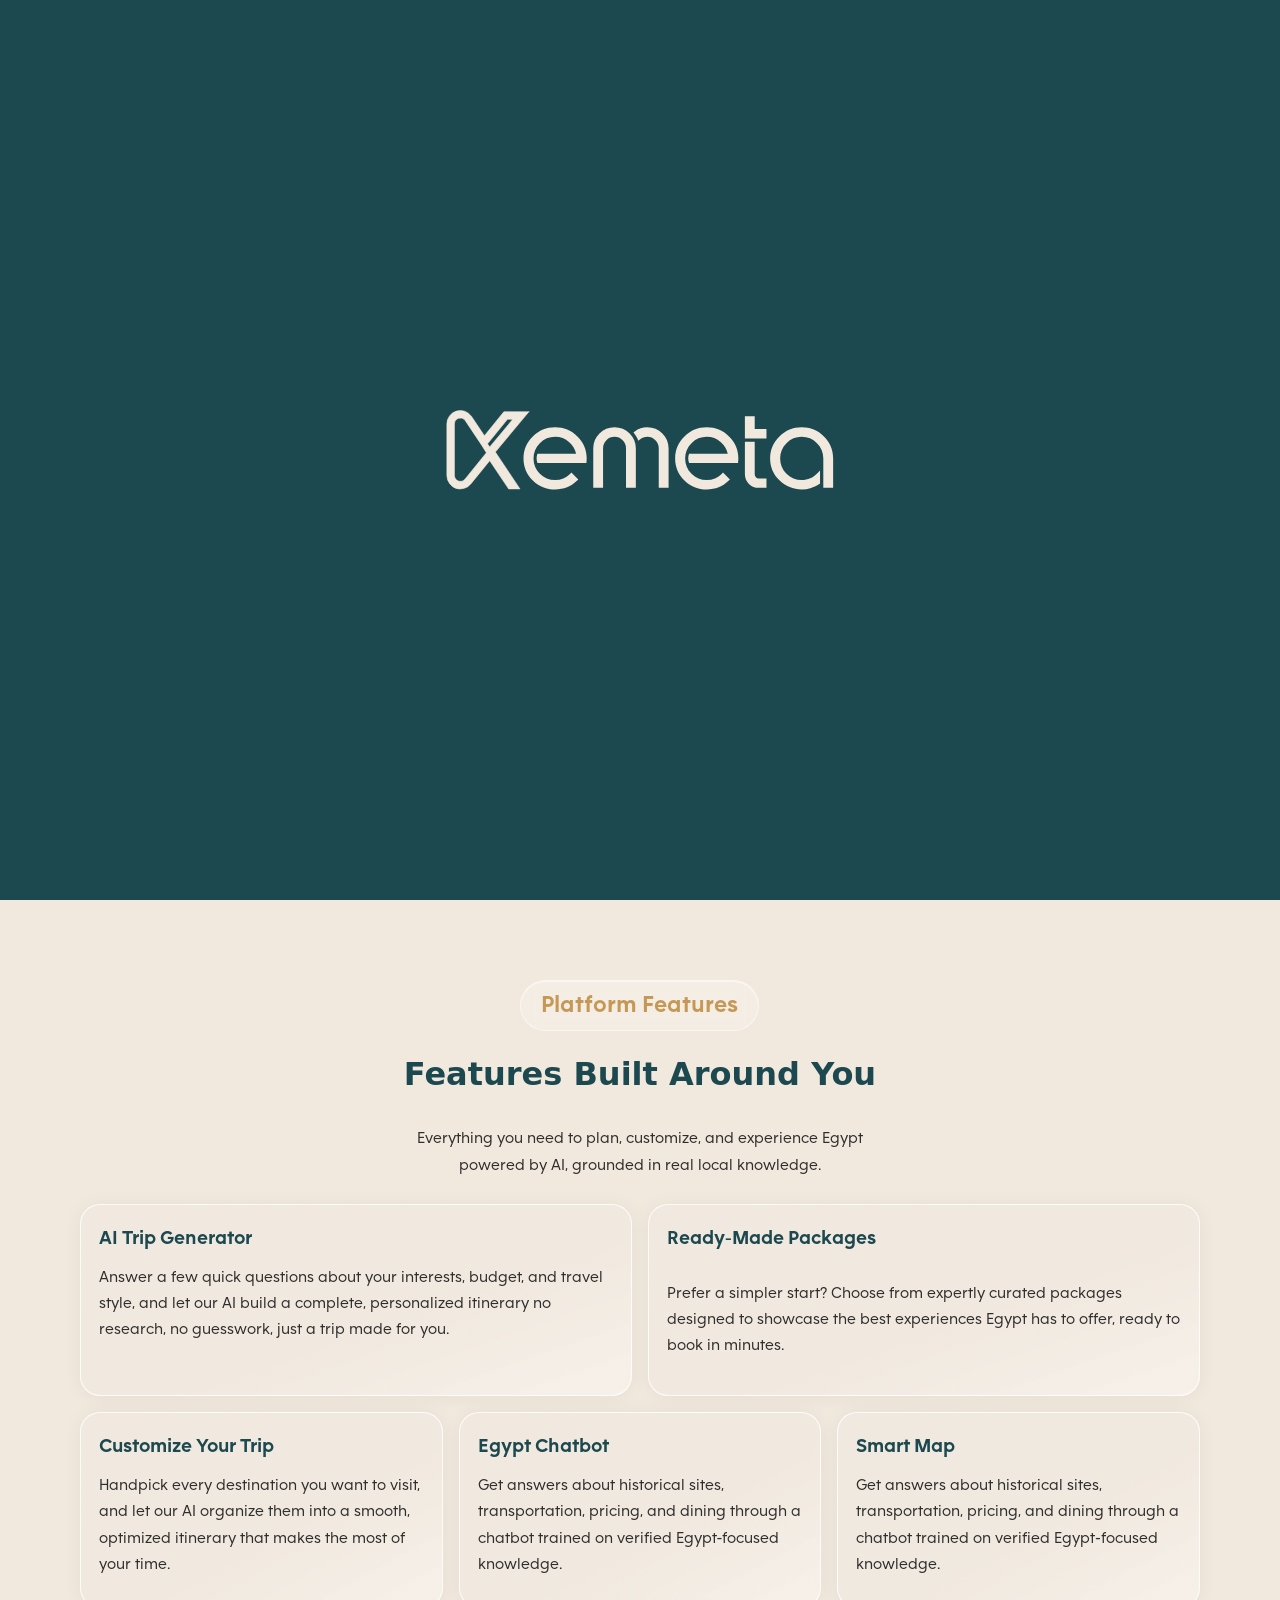
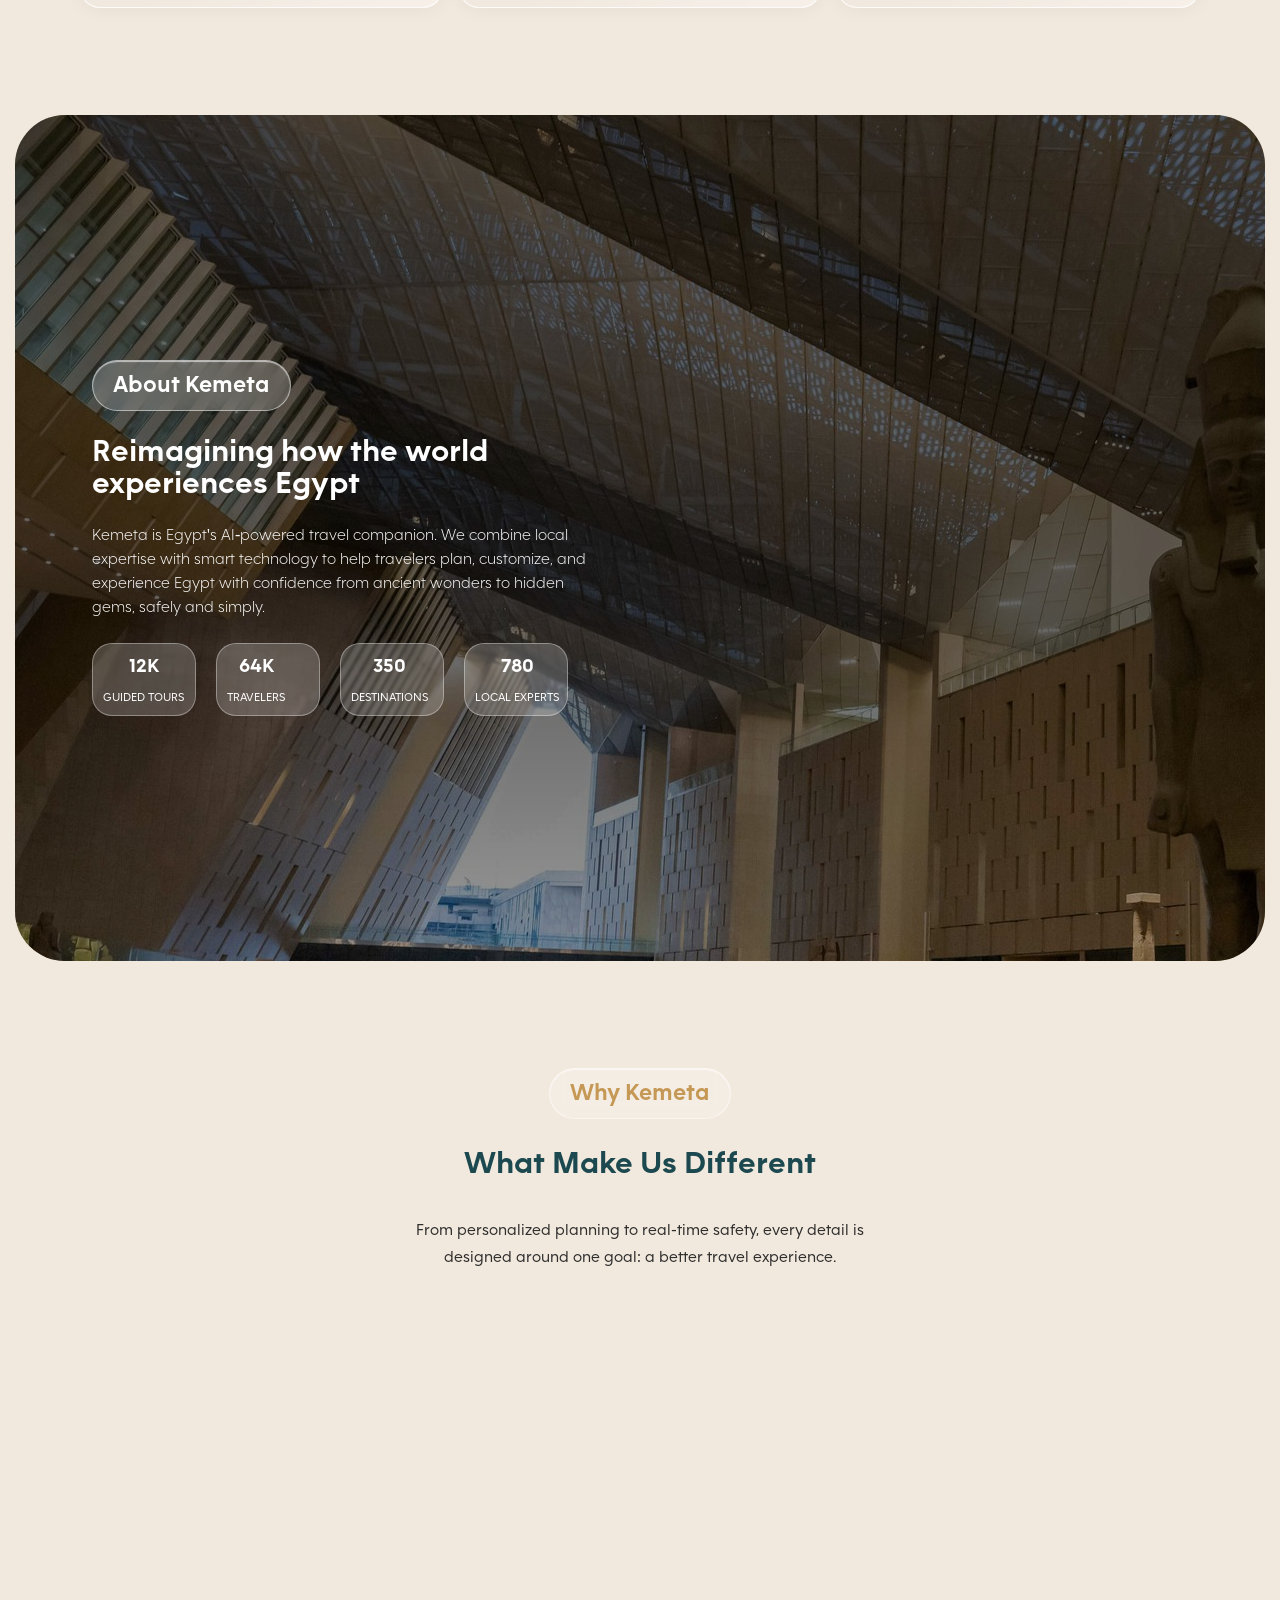
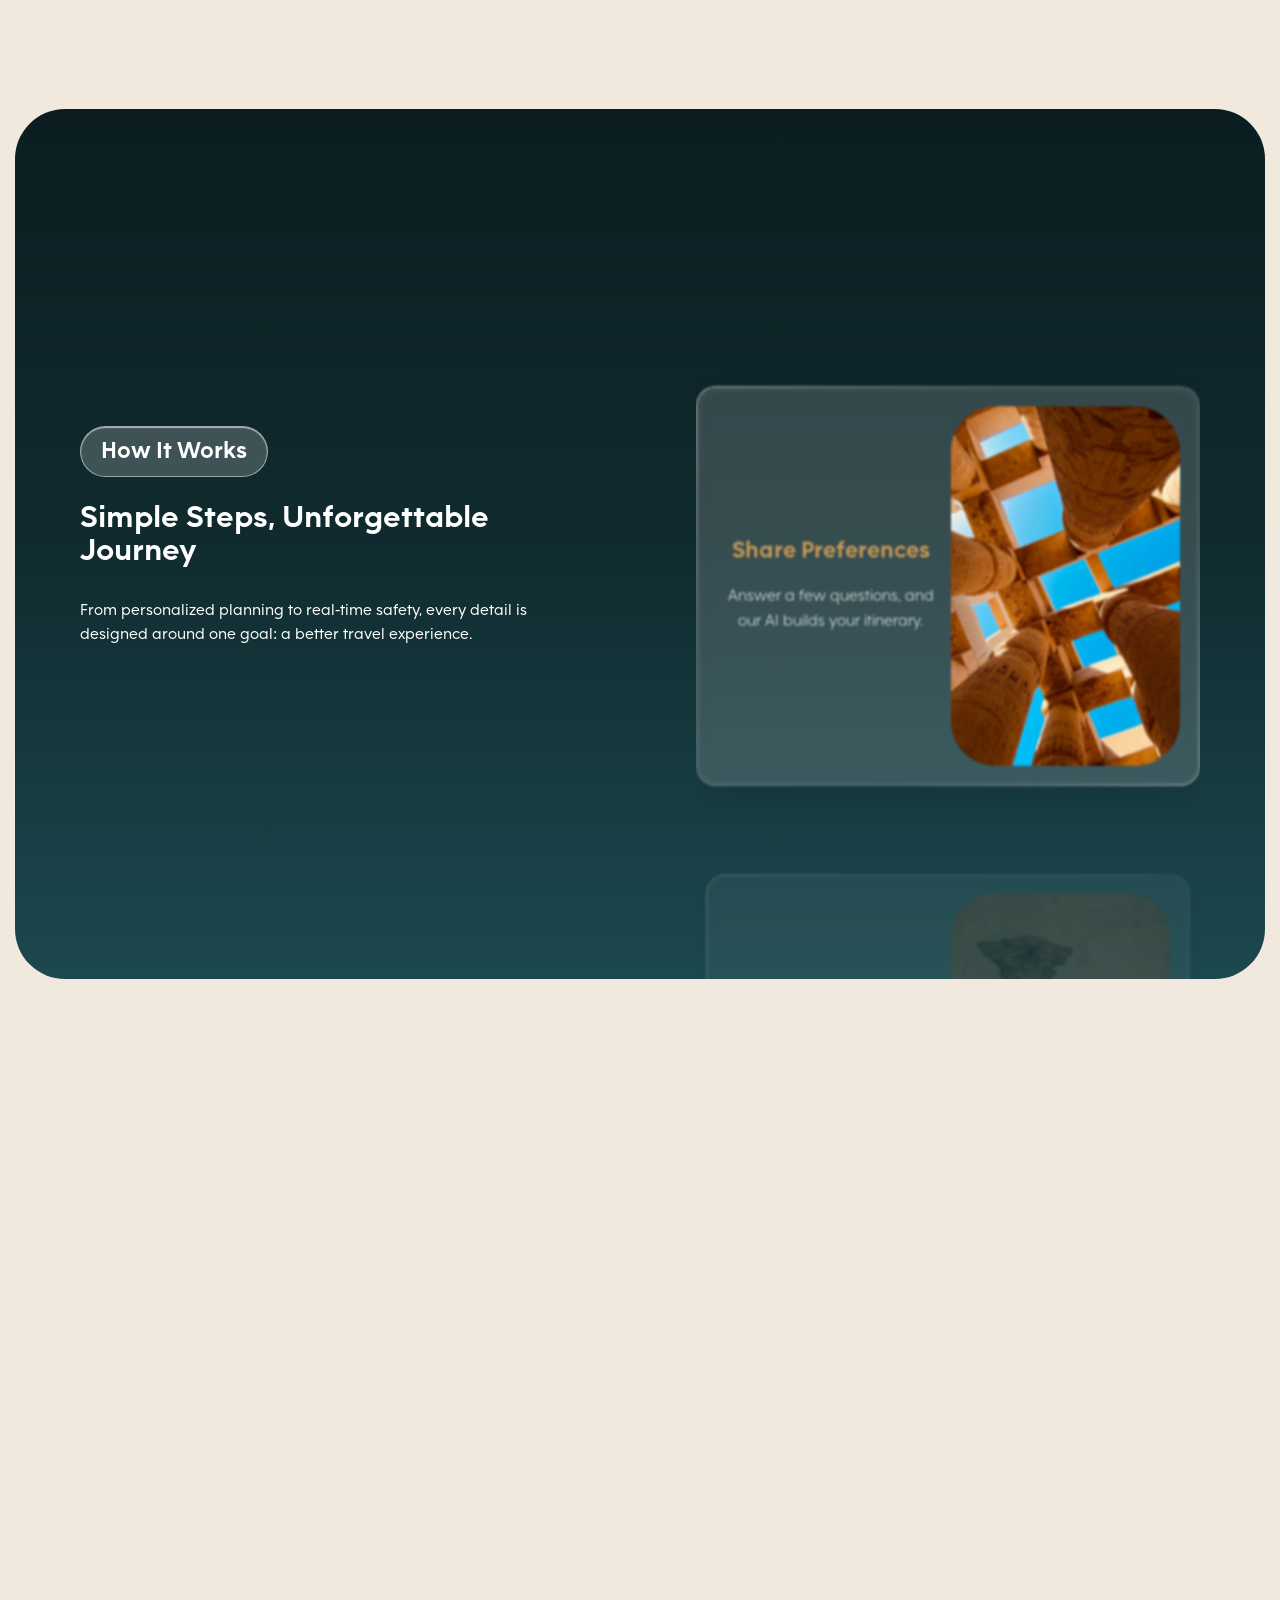
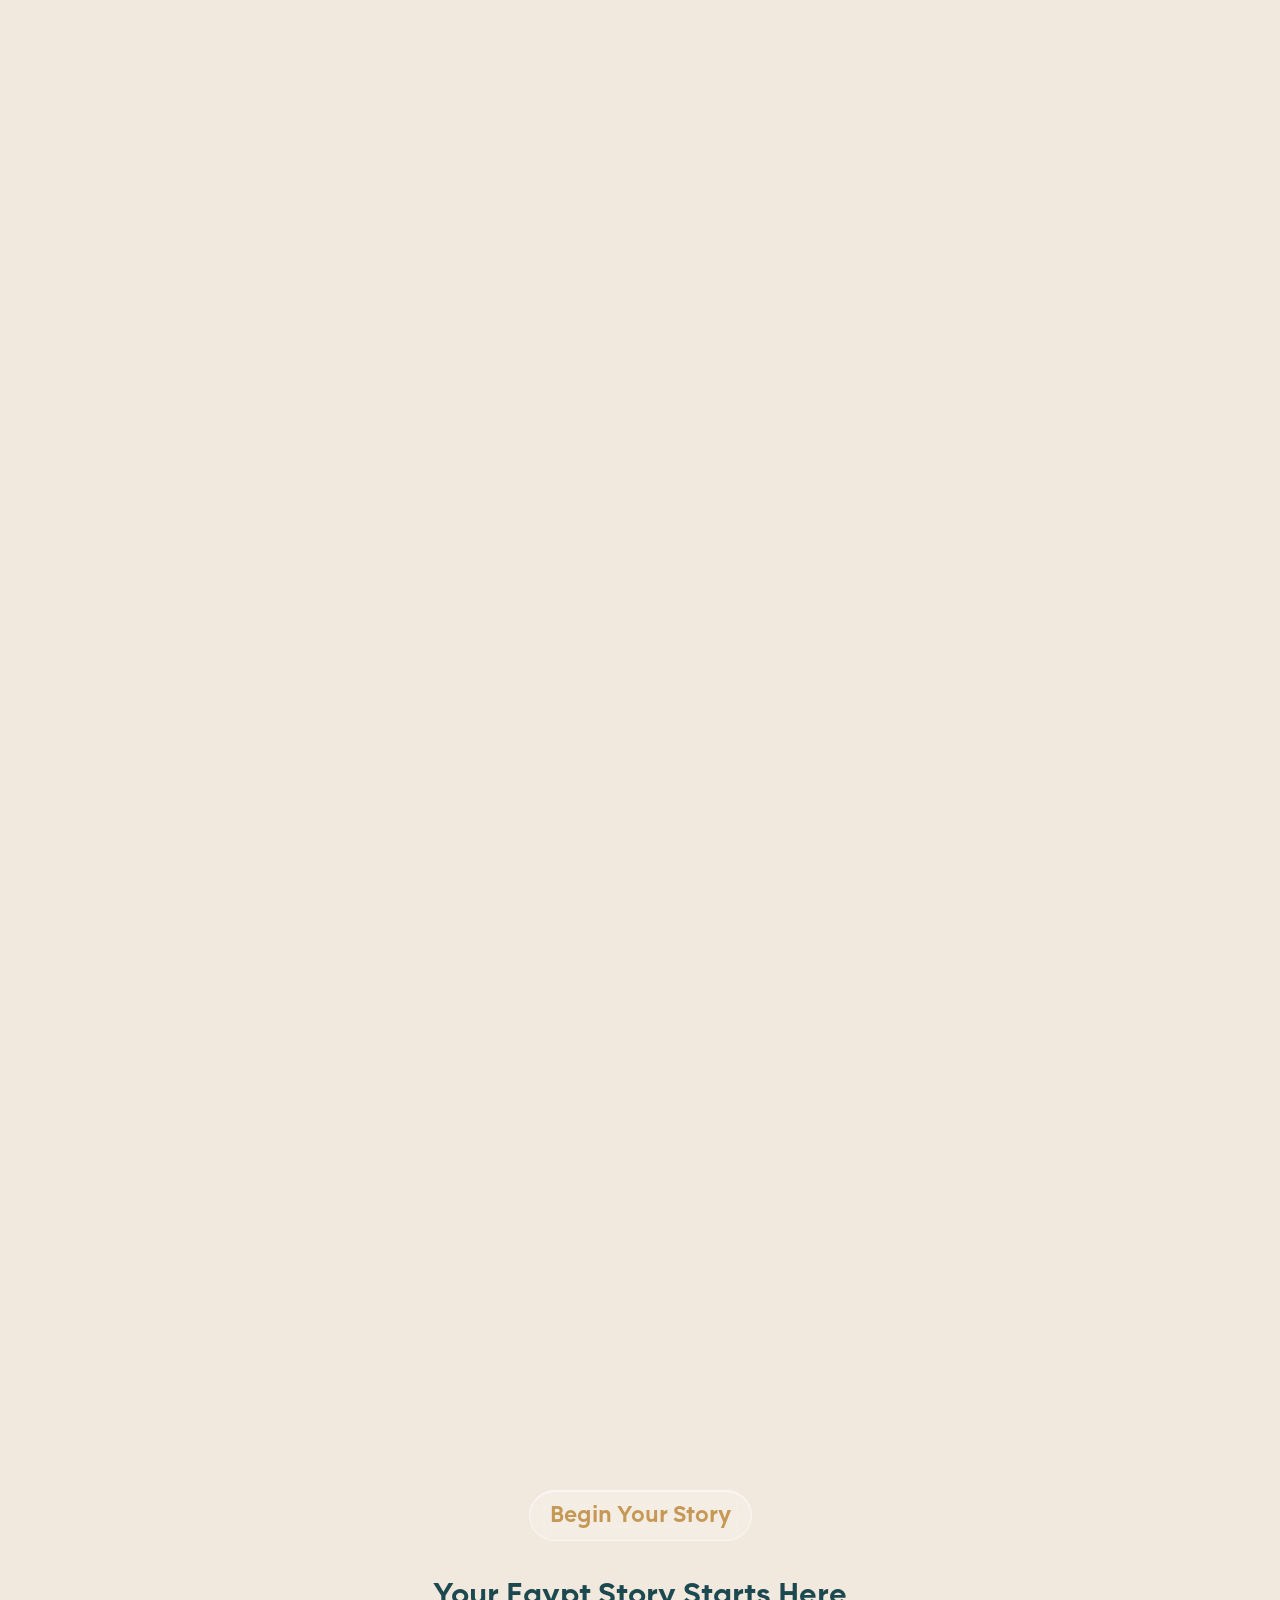
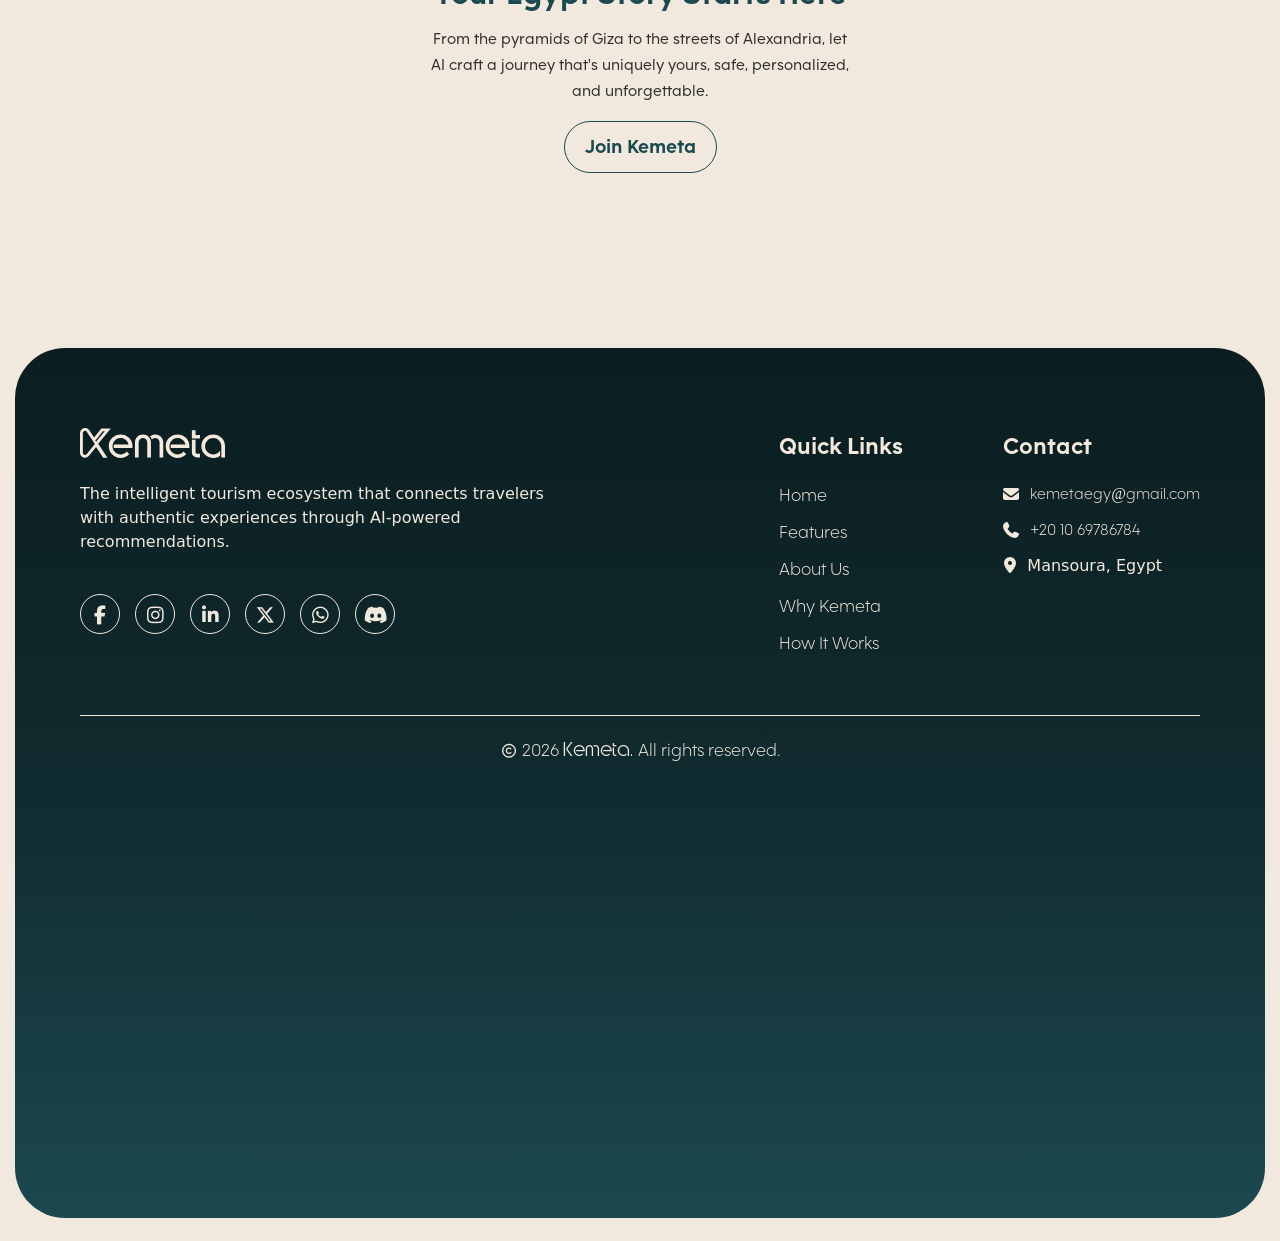
==== commit 6c532ace: "Update Kemeta project" ====
--- a/index.html
+++ b/index.html
@@ -15,11 +15,12 @@
       if (savedTheme === "dark") {
         document.documentElement.setAttribute("data-theme", "dark");
       }
-      if (sessionStorage.getItem("kemeta_splash_shown")) {
-        document.documentElement.classList.add("no-splash");
-      }
+      // if (sessionStorage.getItem("kemeta_splash_shown")) {
+      //   document.documentElement.classList.add("no-splash");
+      // }
     } catch(e) {}
   </script>
+ 
   </head>
 
   <body class="is-loading">
@@ -275,7 +276,7 @@
                 travel style, and let our AI build a complete, personalized
                 itinerary no research, no guesswork, just a trip made for you.
               </p>
-              <a href="#" class="feature-card-link"> Learn More </a>
+              <!-- <a href="#" class="feature-card-link"> Learn More </a> -->
             </div>
           </div>
 
@@ -288,7 +289,7 @@
                 designed to showcase the best experiences Egypt has to offer,
                 ready to book in minutes.
               </p>
-              <a href="#" class="feature-card-link"> Learn More </a>
+              <!-- <a href="#" class="feature-card-link"> Learn More </a> -->
             </div>
           </div>
 
@@ -301,7 +302,7 @@
                 organize them into a smooth, optimized itinerary that makes the
                 most of your time.
               </p>
-              <a href="#" class="feature-card-link"> Learn More </a>
+              <!-- <a href="#" class="feature-card-link"> Learn More </a> -->
             </div>
           </div>
 
@@ -314,7 +315,7 @@
                 dining through a chatbot trained on verified Egypt-focused
                 knowledge.
               </p>
-              <a href="#" class="feature-card-link"> Learn More </a>
+              <!-- <a href="#" class="feature-card-link"> Learn More </a> -->
             </div>
           </div>
 
@@ -328,7 +329,7 @@
                 knowledge.
               </p>
 
-              <a href="#" class="feature-card-link"> Learn More </a>
+              <!-- <a href="#" class="feature-card-link"> Learn More </a> -->
             </div>
           </div>
         </div>
@@ -557,12 +558,12 @@
             </p>
             <div class="footer-socials">
               <!-- Facebook link -->
-              <a href="#" aria-label="Facebook">
+              <a href="https://www.facebook.com/kemetaeg" aria-label="Facebook">
                 <i class="fab fa-facebook-f"></i>
               </a>
 
               <!-- Instagram link -->
-              <a href="#" aria-label="Instagram">
+              <a href="https://www.instagram.com/kemetaegy/" aria-label="Instagram">
                 <i class="fab fa-instagram"></i>
               </a>
 
@@ -572,17 +573,17 @@
               </a>
 
               <!-- X link -->
-              <a href="#" aria-label="X">
+              <a href="https://tr.ee/cPURitqSTG" aria-label="X">
                 <i class="fab fa-x-twitter"></i>
               </a>
 
               <!--Whatsapp link -->
-              <a href="#" aria-label="WhatsApp">
+              <a href="https://www.whatsapp.com/channel/0029Vb78u3b2P59jS680iX3a" aria-label="WhatsApp">
                 <i class="fab fa-whatsapp"></i>
               </a>
 
               <!--Discord link -->
-              <a href="#" aria-label="Discord">
+              <a href="https://discord.com/invite/bYY6B6M3Ns" aria-label="Discord">
                 <i class="fab fa-discord"></i>
               </a>
             </div>
--- a/css/main.css
+++ b/css/main.css
@@ -94,6 +94,18 @@
   flex-direction: column;
   align-items: center;
   justify-content: center;
+}
+  @keyframes smoothFloat {
+  0% {
+    transform: translateY(0px);
+    box-shadow: 0 4px 10px rgba(0, 0, 0, 0.05);
+  }
+
+  100%{
+      transform: translateY(-4px);
+    box-shadow: 0 12px 22px rgba(0, 0, 0, 0.073);
+  }
+
 }
 
 /* الكارد الكبير اللي واخد الشاشة بحواف دايرة */
@@ -208,7 +220,8 @@
   background: var(--Secondry-text);
   color: var(--Background-Color);
   box-shadow: 0 8px 18px rgba(0, 0, 0, 0.25);
-  transform: translateY(-3px);
+    animation: smoothFloat .3s ease-in-out forwards;
+
 }
 
 .hero__btn-main i {
@@ -230,7 +243,7 @@
 .hero__btn-secondary:hover {
   box-shadow: 0 8px 18px rgba(0, 0, 0, 0.25);
   color: var(--Background-Color);
-  transform: translateY(-3px);
+    animation: smoothFloat .3s ease-in-out forwards;
 }
 
 .platform-features {
@@ -763,31 +776,6 @@
   position: relative;
 }
 
-.how-it-works-content .section-badge {
-  display: inline-flex;
-  align-items: center;
-
-  padding: 10px 20px;
-
-  border-radius: var(--general-radius);
-
-  color: var(--Light-Text);
-
-  background: var(--Card-Background);
-
-  border: 1px solid rgba(255, 255, 255, 0.2);
-
-  box-shadow:
-    inset 0 1px 1px rgba(255, 255, 255, 0.35),
-    0 5px 15px rgba(0, 0, 0, 0.08);
-
-  backdrop-filter: blur(12px);
-  -webkit-backdrop-filter: blur(12px);
-
-  margin-bottom: 25px;
-  font-size: 24px;
-  font-family: "F37 Moon Bold";
-}
 
 .how-it-works-content .content-title {
   font-family: "F37 Moon Bold";
@@ -873,6 +861,20 @@
   border: none;
   box-shadow: 0 12px 30px rgba(0, 0, 0, 0.08);
   filter: none;
+   opacity: 0.35;
+  transform: scale(0.96); 
+  filter: blur(1px); 
+  
+  transition: 
+    opacity 0.5s cubic-bezier(0.16, 1, 0.3, 1),
+    transform 0.5s cubic-bezier(0.16, 1, 0.3, 1),
+    filter 0.5s ease !important;
+}
+
+.step-card.is-active {
+  opacity: 1 !important;
+  transform: scale(1) !important;
+  filter: blur(0) !important;
 }
 
 /* Glass edge */
--- a/css/dark-theme.css
+++ b/css/dark-theme.css
@@ -89,6 +89,15 @@
 [data-theme="dark"] .hero__btn-main {
    background: var(--bg-primary);
 }
+[data-theme="dark"] .hero__btn-secondary{
+  border: 1px solid transparent;
+background: #00000033; 
+       backdrop-filter: blur(3px);
+  -webkit-backdrop-filter: blur(3px);
+   border-bottom: 0.83px solid rgba(255, 255, 255, 0.35);
+  border-top: 0.83px solid rgba(255, 255, 255, 0.35);
+}
+
 [data-theme="dark"] .hero__badge {
     background:  rgba(0, 0, 0, 0.2);
       backdrop-filter: blur(8px);
@@ -101,7 +110,7 @@
     rgba(0, 0, 0, 0.358),
     rgba(0, 0, 0, 0.05) 
   );  
-  color: var(--text-primary);
+  color: var(--light-text);
   border: 1px solid rgba(34, 33, 33, 0.132);
     box-shadow: inset 0 1px 1px rgba(148, 147, 147, 0.24);
 
@@ -244,6 +253,29 @@
   
 }
 
+[data-theme="dark"] .reveal.is-visible:hover{
+  background: rgba(28, 27, 27, 0.8);
+
+}
+/* ==================================================
+   SPLASH SCREEN (DARK MODE)
+================================================== */
+[data-theme="dark"] .splash {
+  background: #2E2E2D !important;
+}
+
+[data-theme="dark"] #kmark {
+  stroke: var(--bg-primary) !important; 
+}
+
+[data-theme="dark"] #kfill {
+  fill: var(--bg-primary) !important;
+}
+
+[data-theme="dark"] #emetaGroup {
+  fill: var(--bg-primary) !important;
+}
+
 @media (max-width: 860px) {
   [data-theme="dark"] .navbar-logo-light,
   [data-theme="dark"] .navbar-logo-dark,
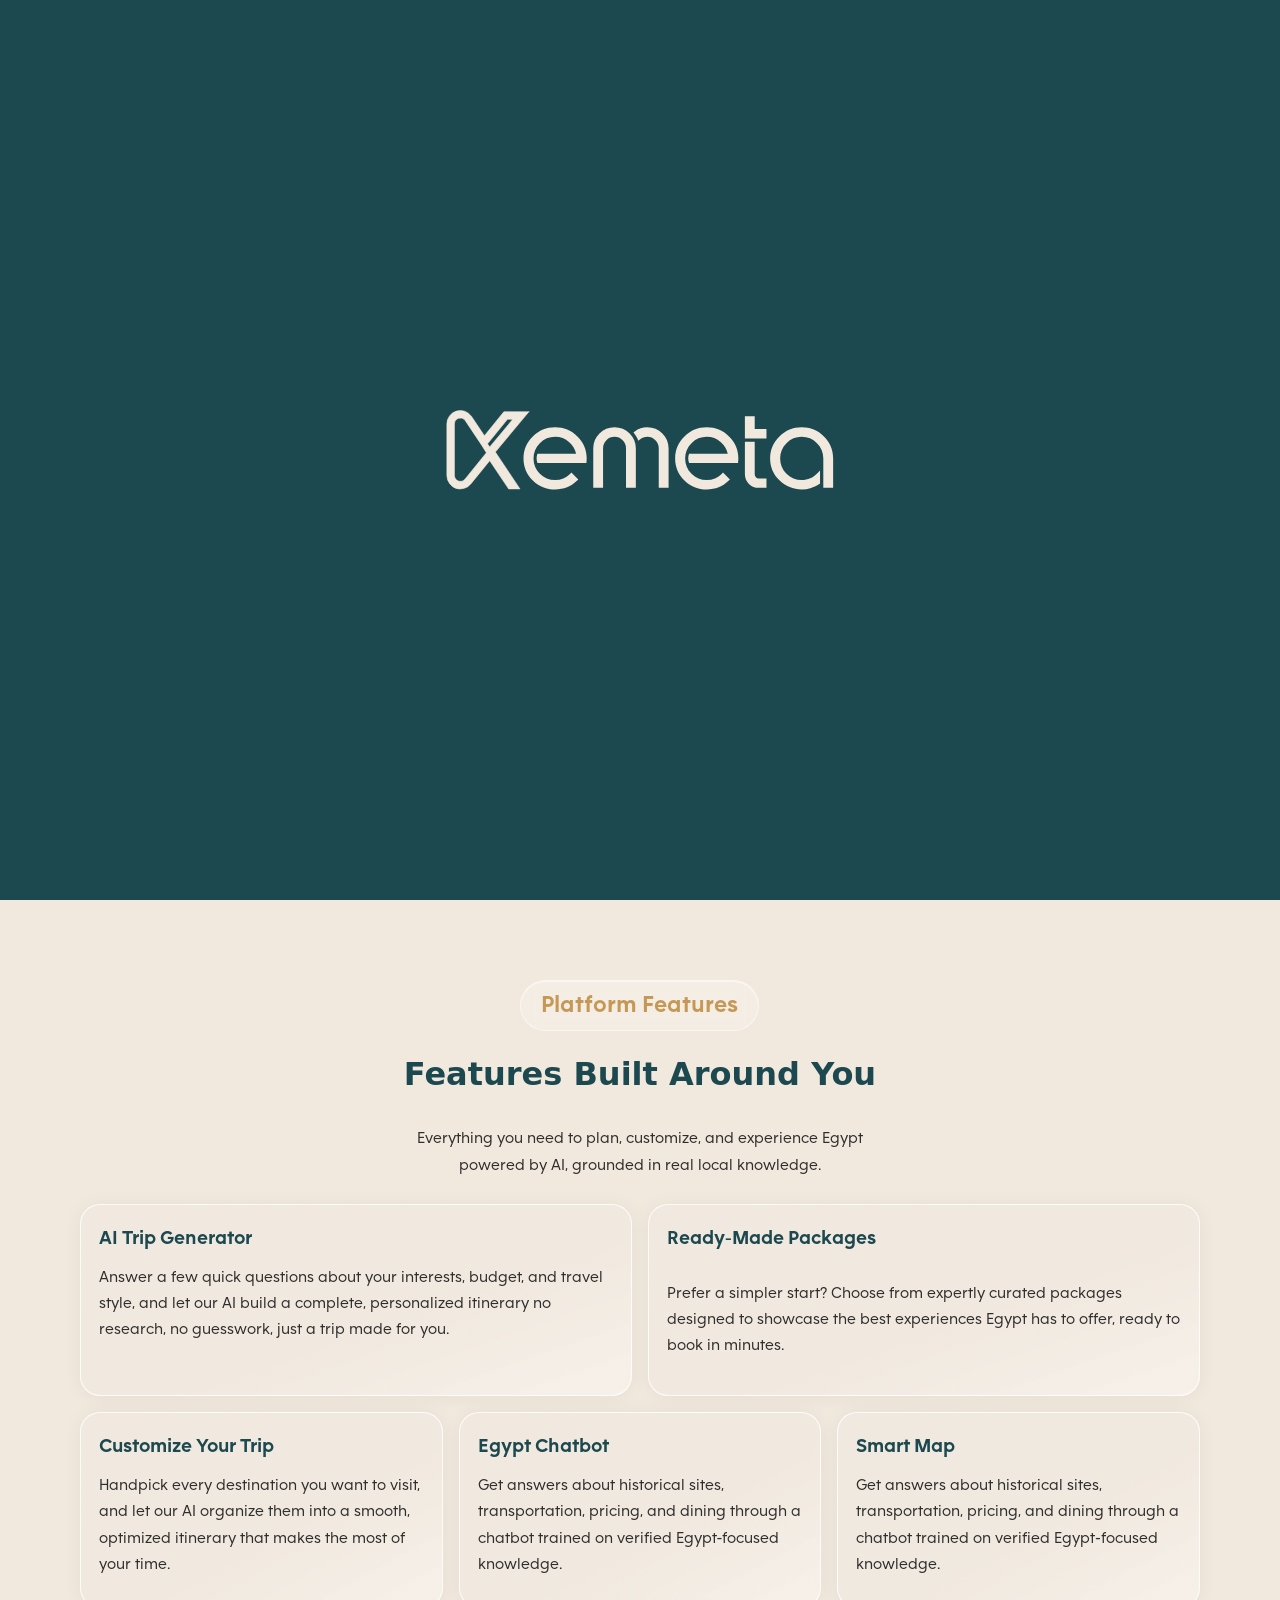
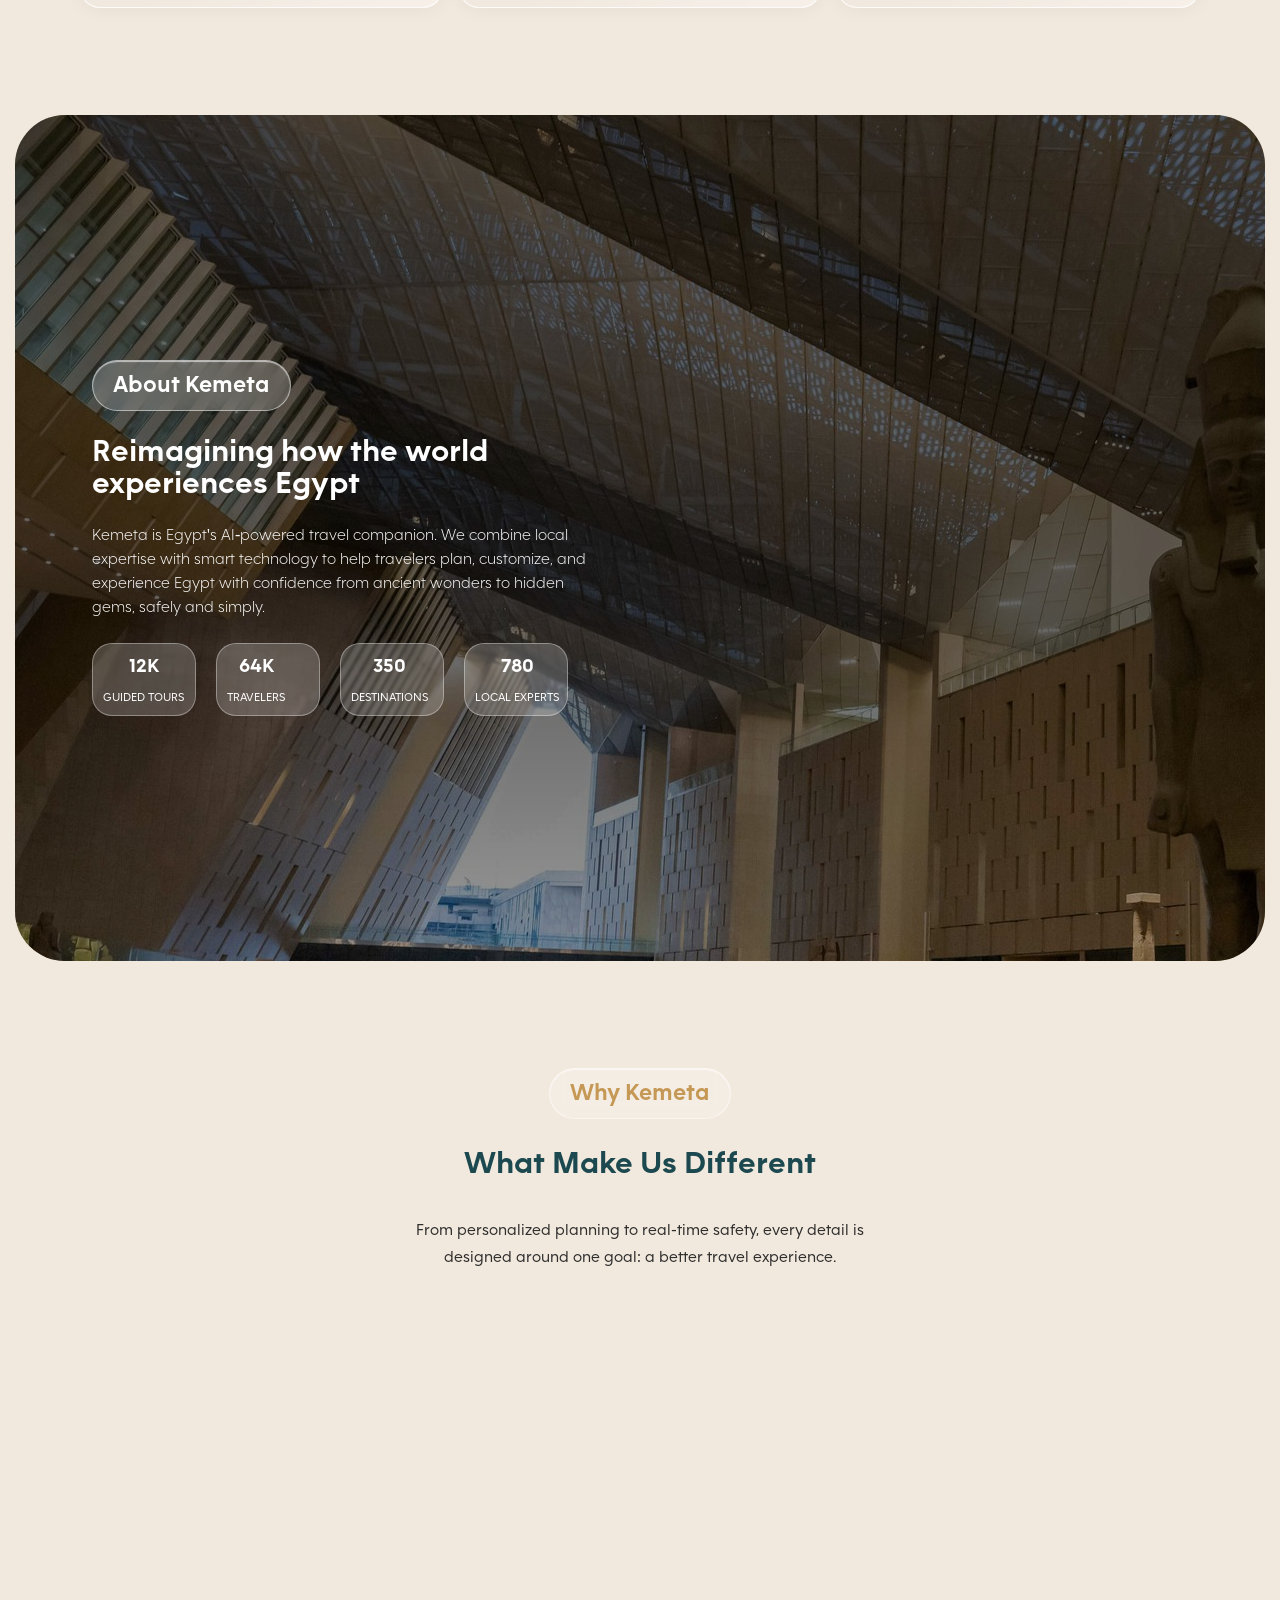
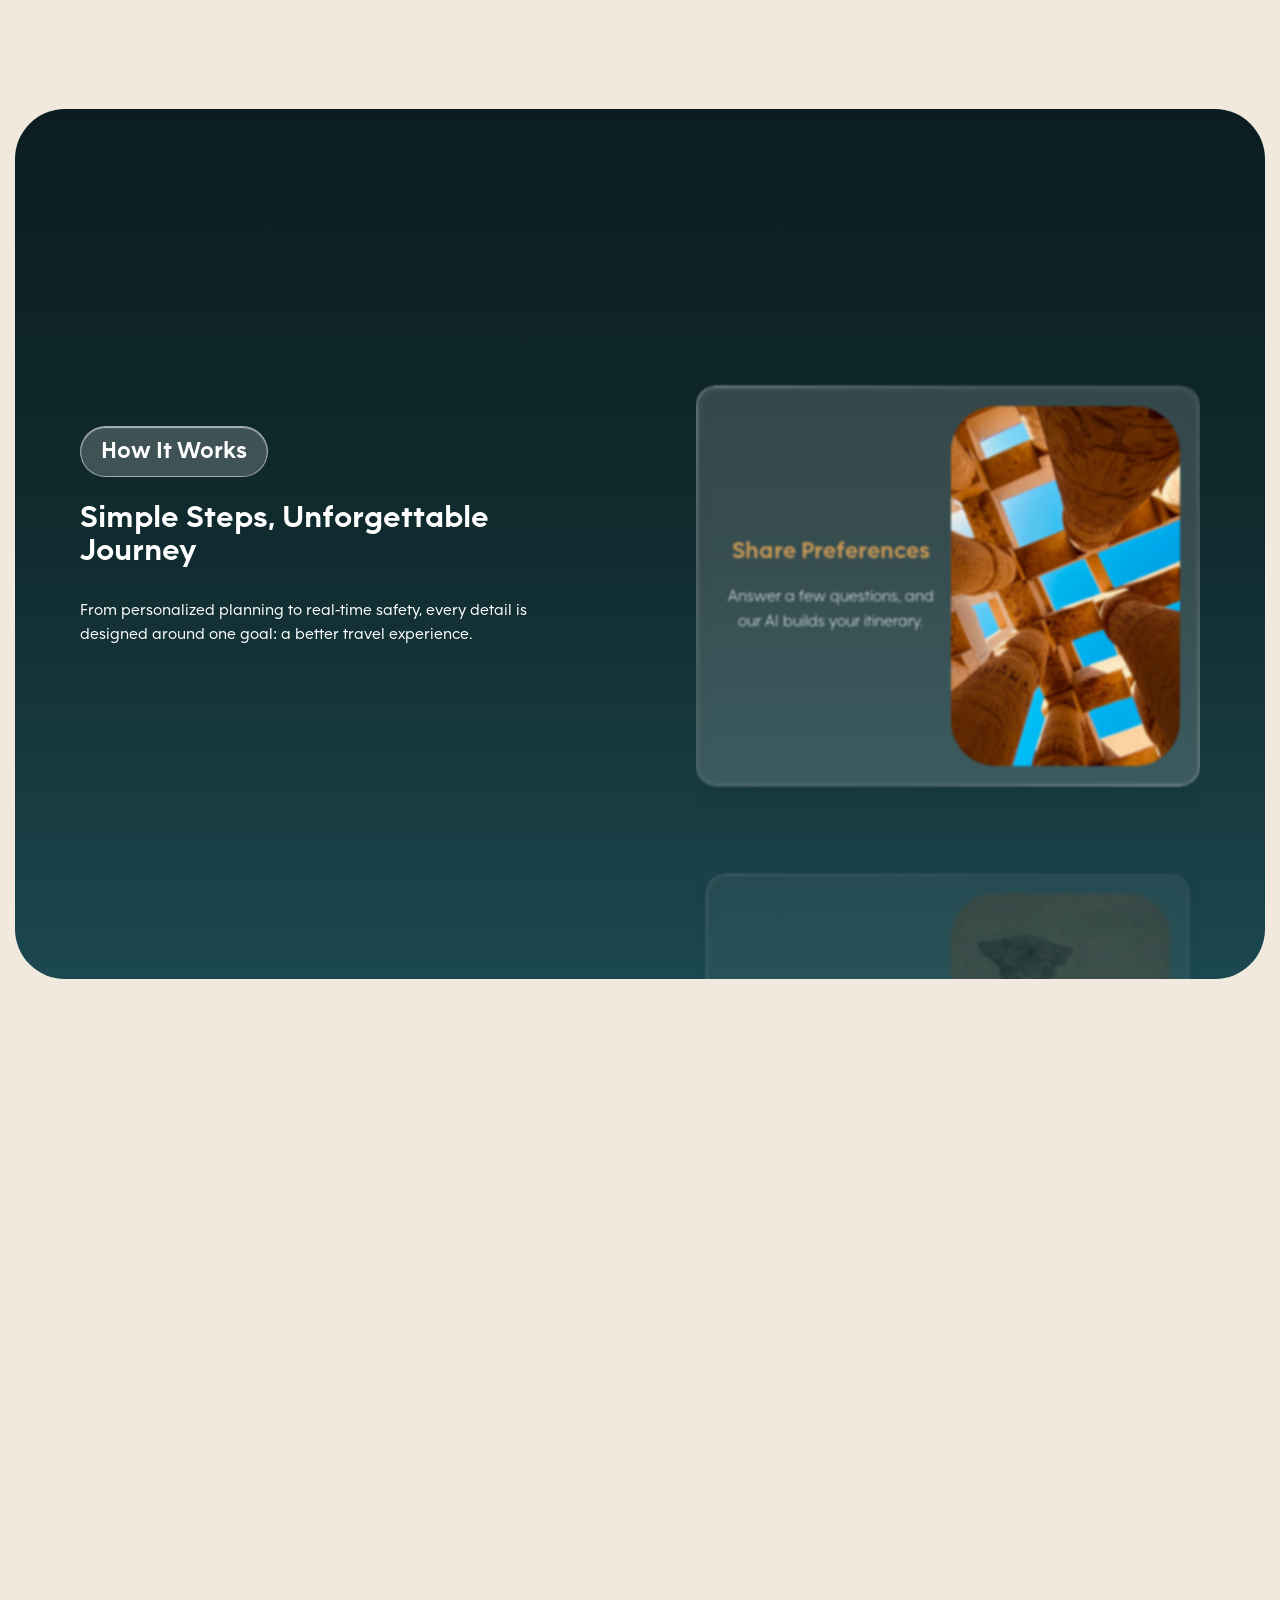
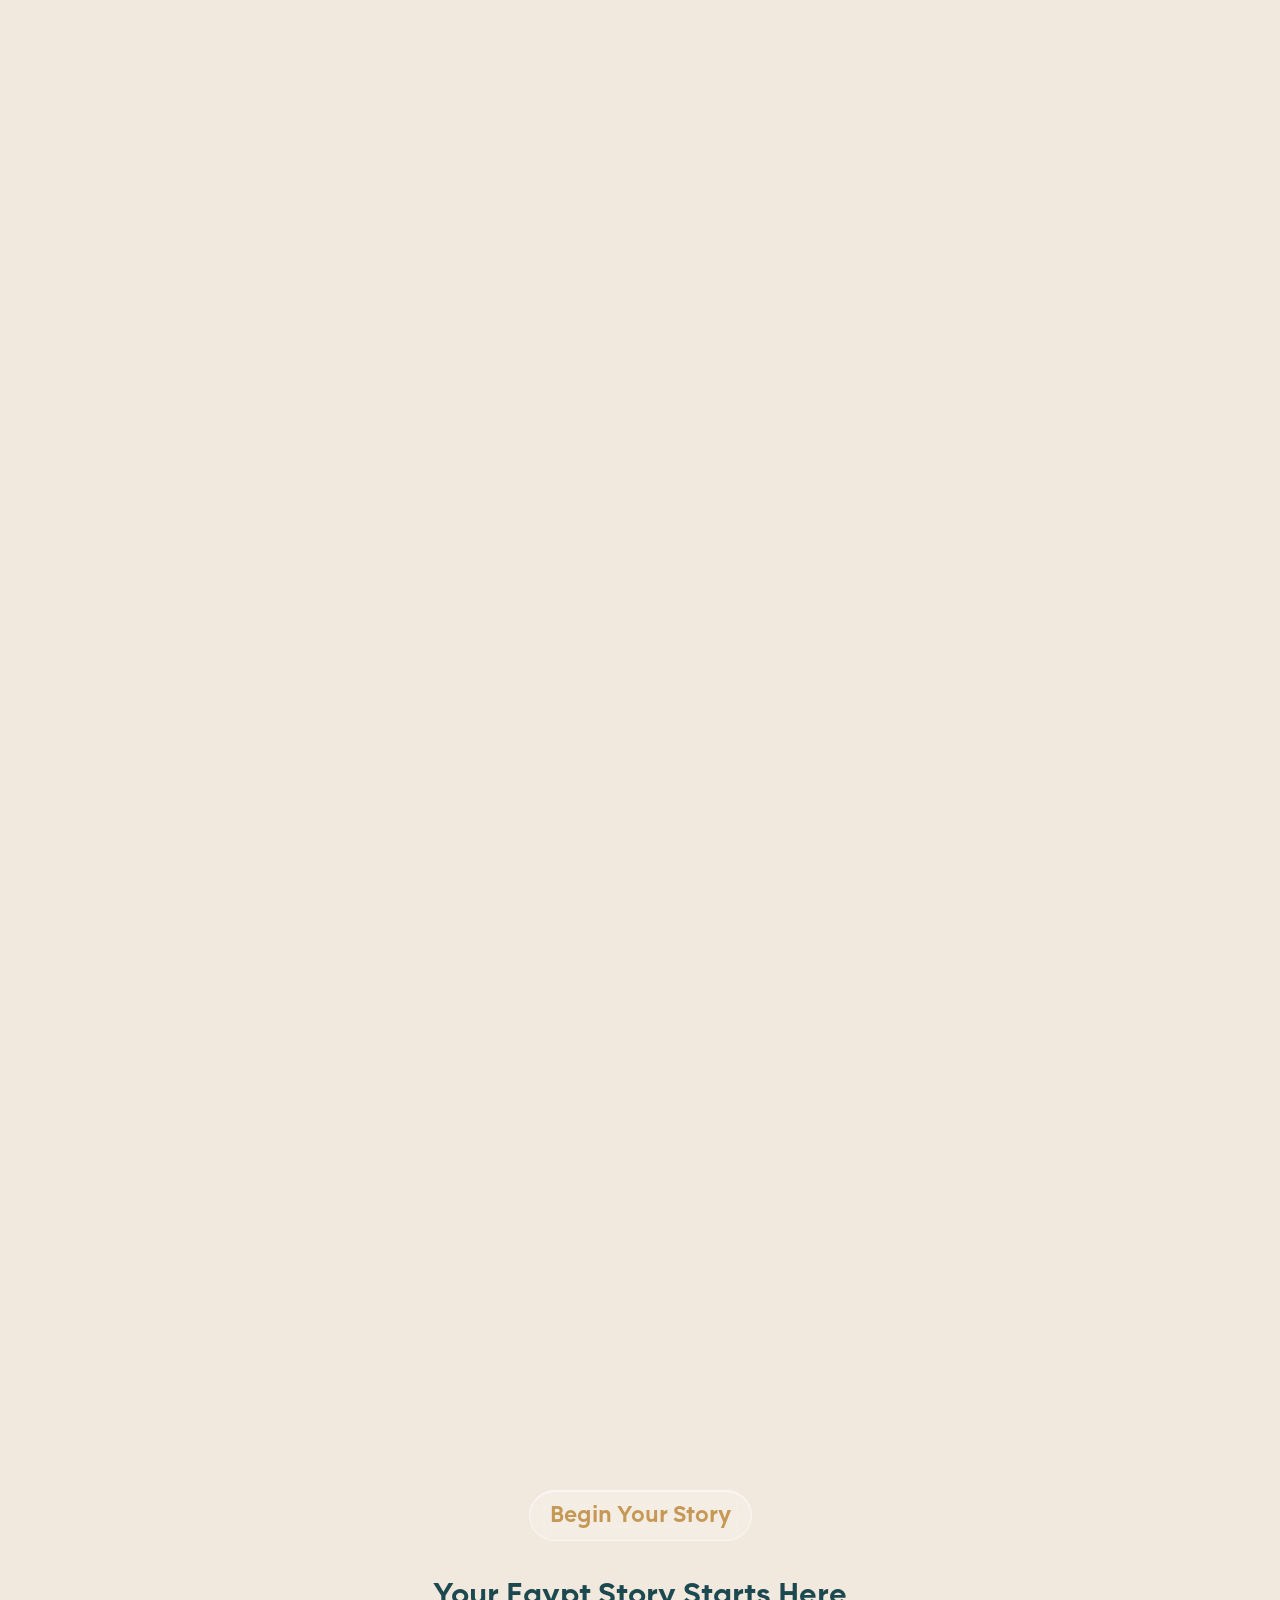
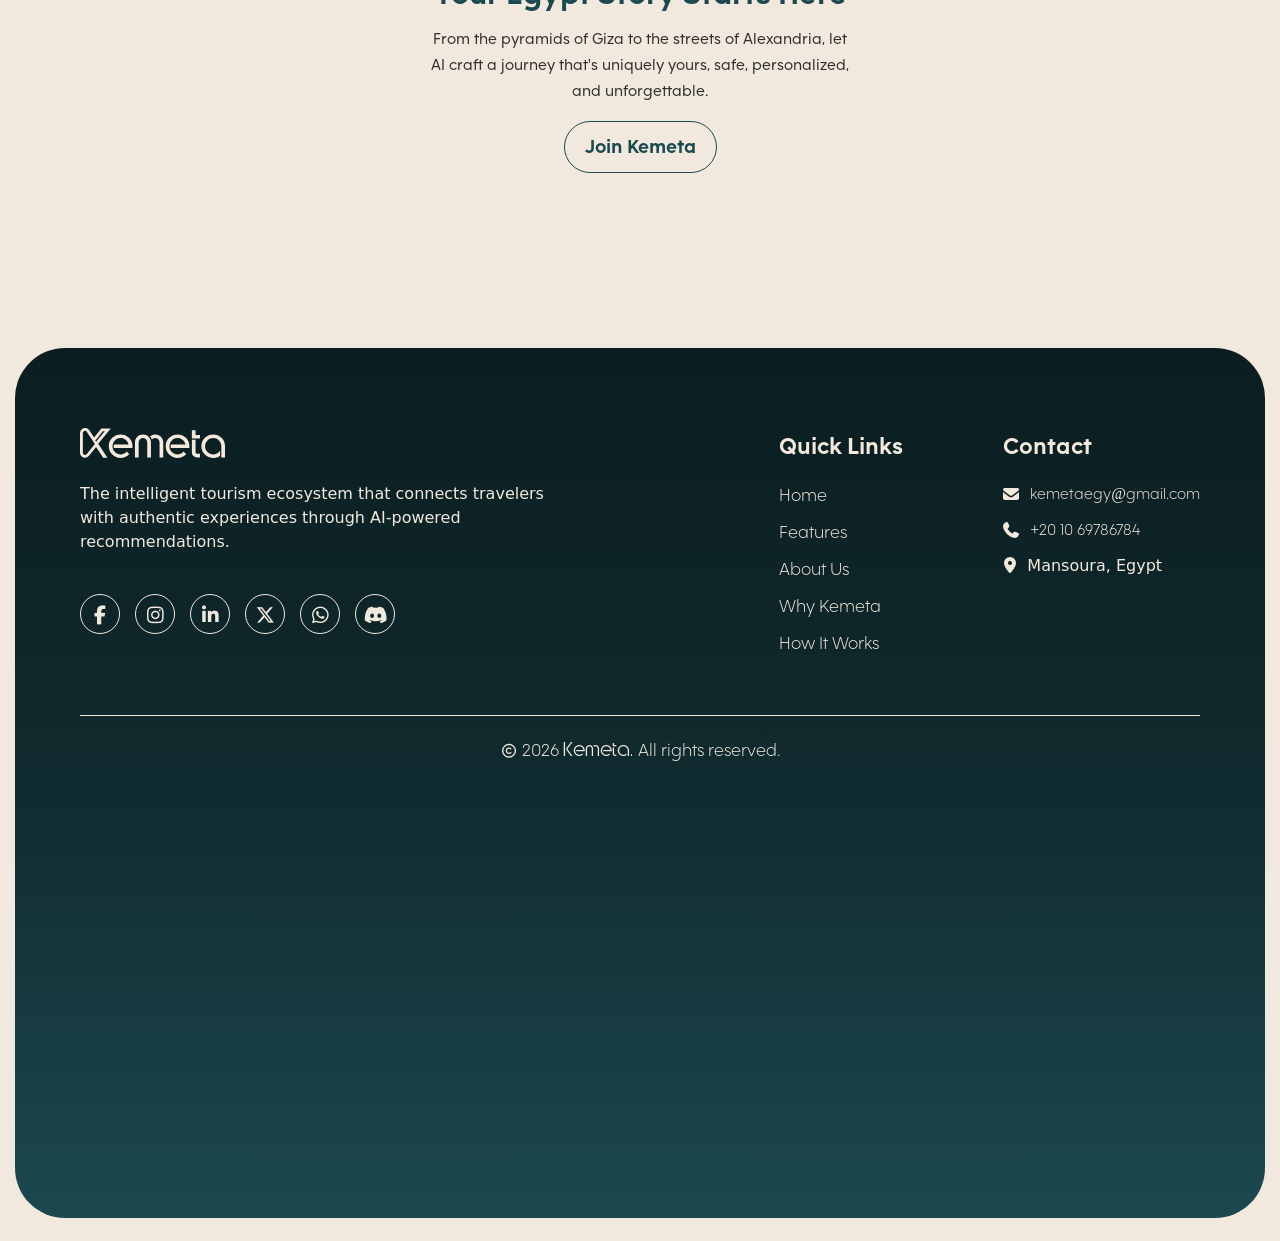
==== commit 67a33154: "Updates" ====
--- a/index.html
+++ b/index.html
@@ -594,11 +594,11 @@
             <div class="footer-links">
               <h4>Quick Links</h4>
               <div class="links-container">
-                <a href="#">Home</a>
-                <a href="#">Features</a>
-                <a href="#">About Us</a>
-                <a href="#">Why Kemeta</a>
-                <a href="#">How It Works</a>
+                <a href="#home">Home</a>
+                <a href="#features">Features</a>
+                <a href="#about">About Us</a>
+                <a href="#why-kemeta">Why Kemeta</a>
+                <a href="#how-it-works">How It Works</a>
               </div>
             </div>
 
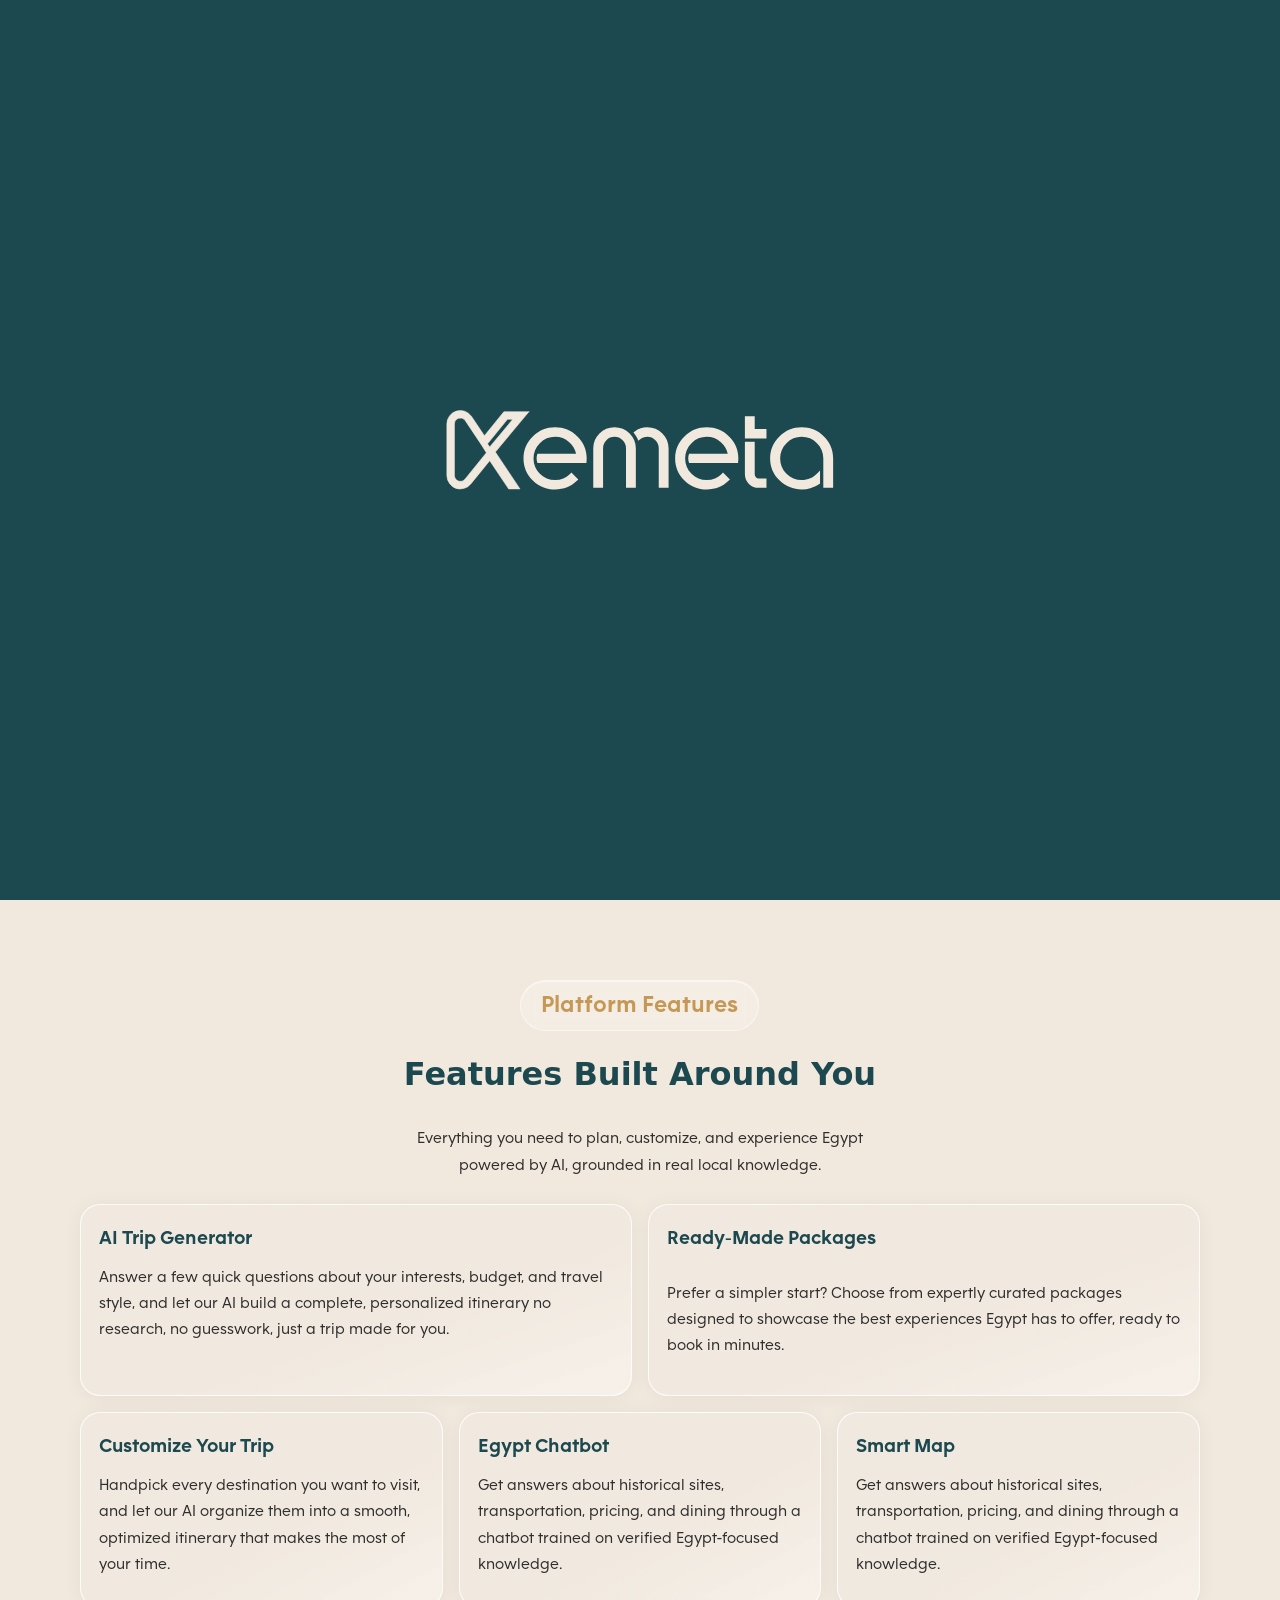
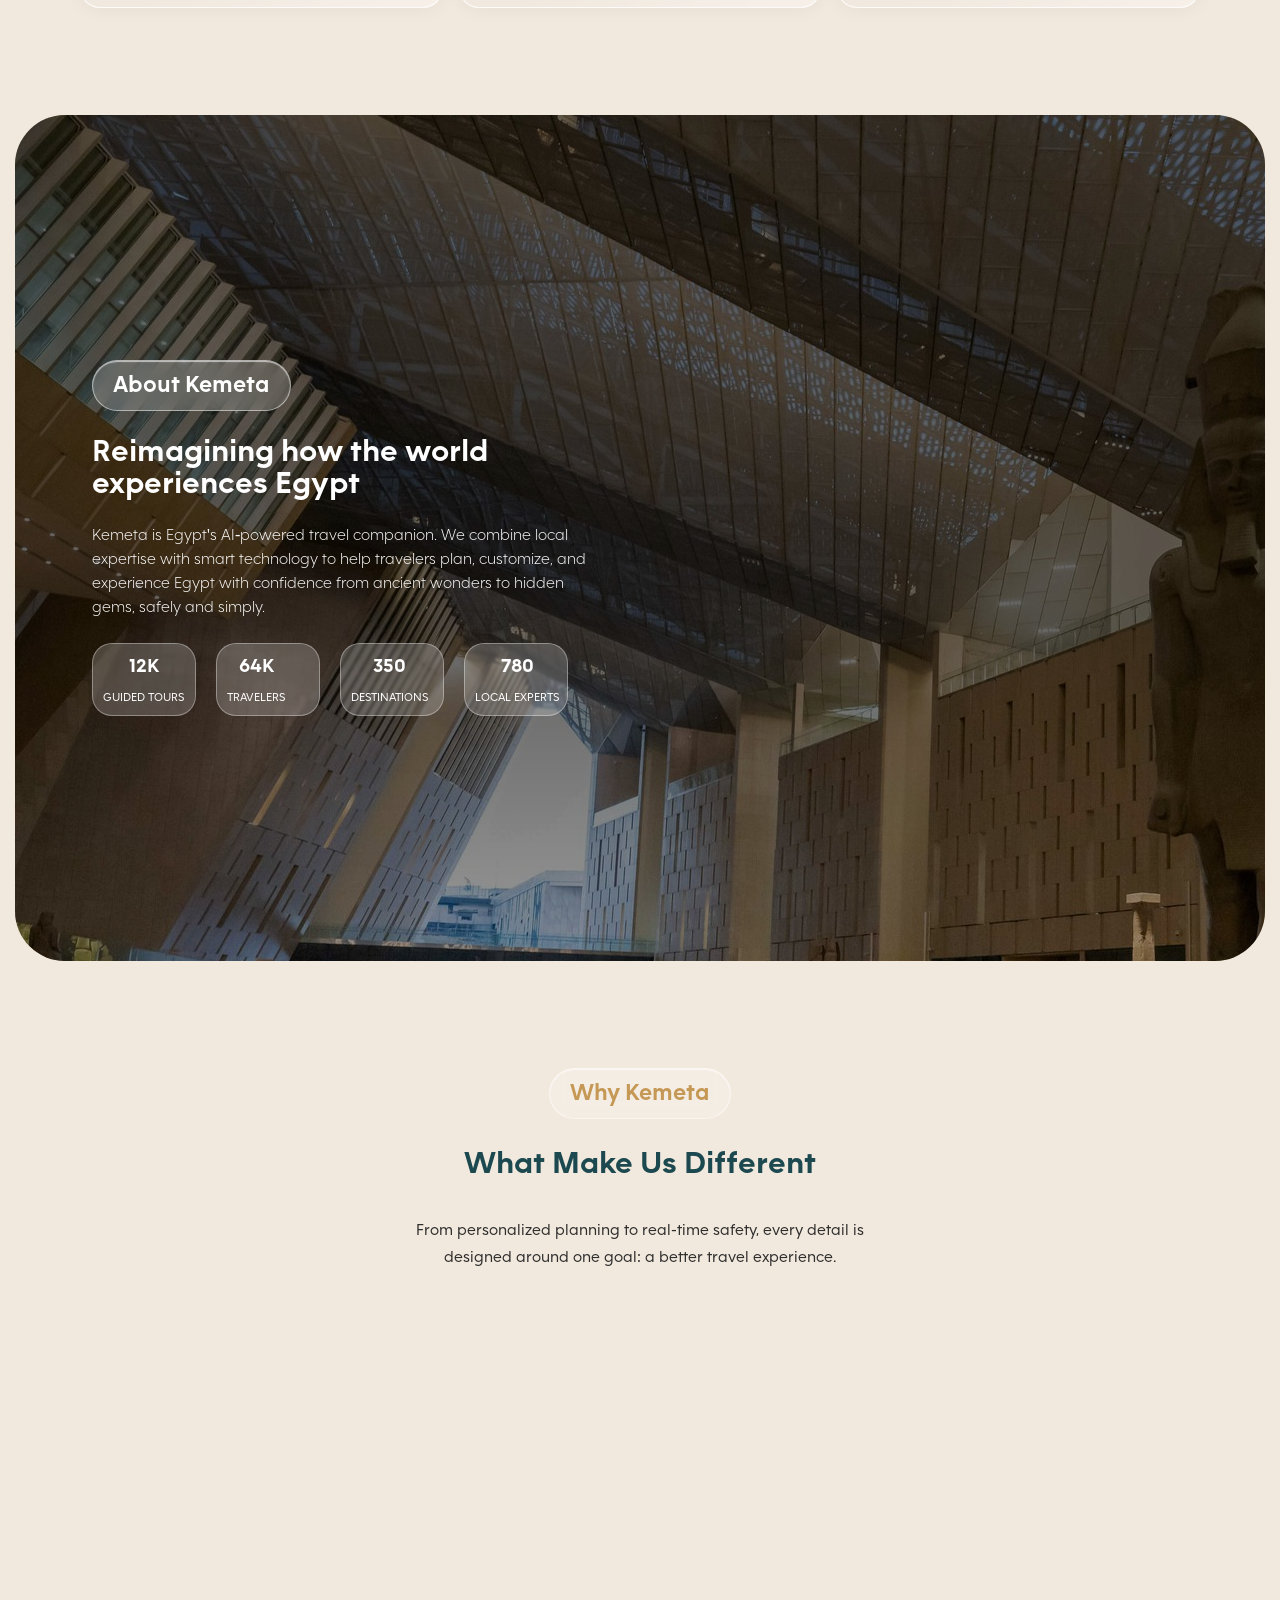
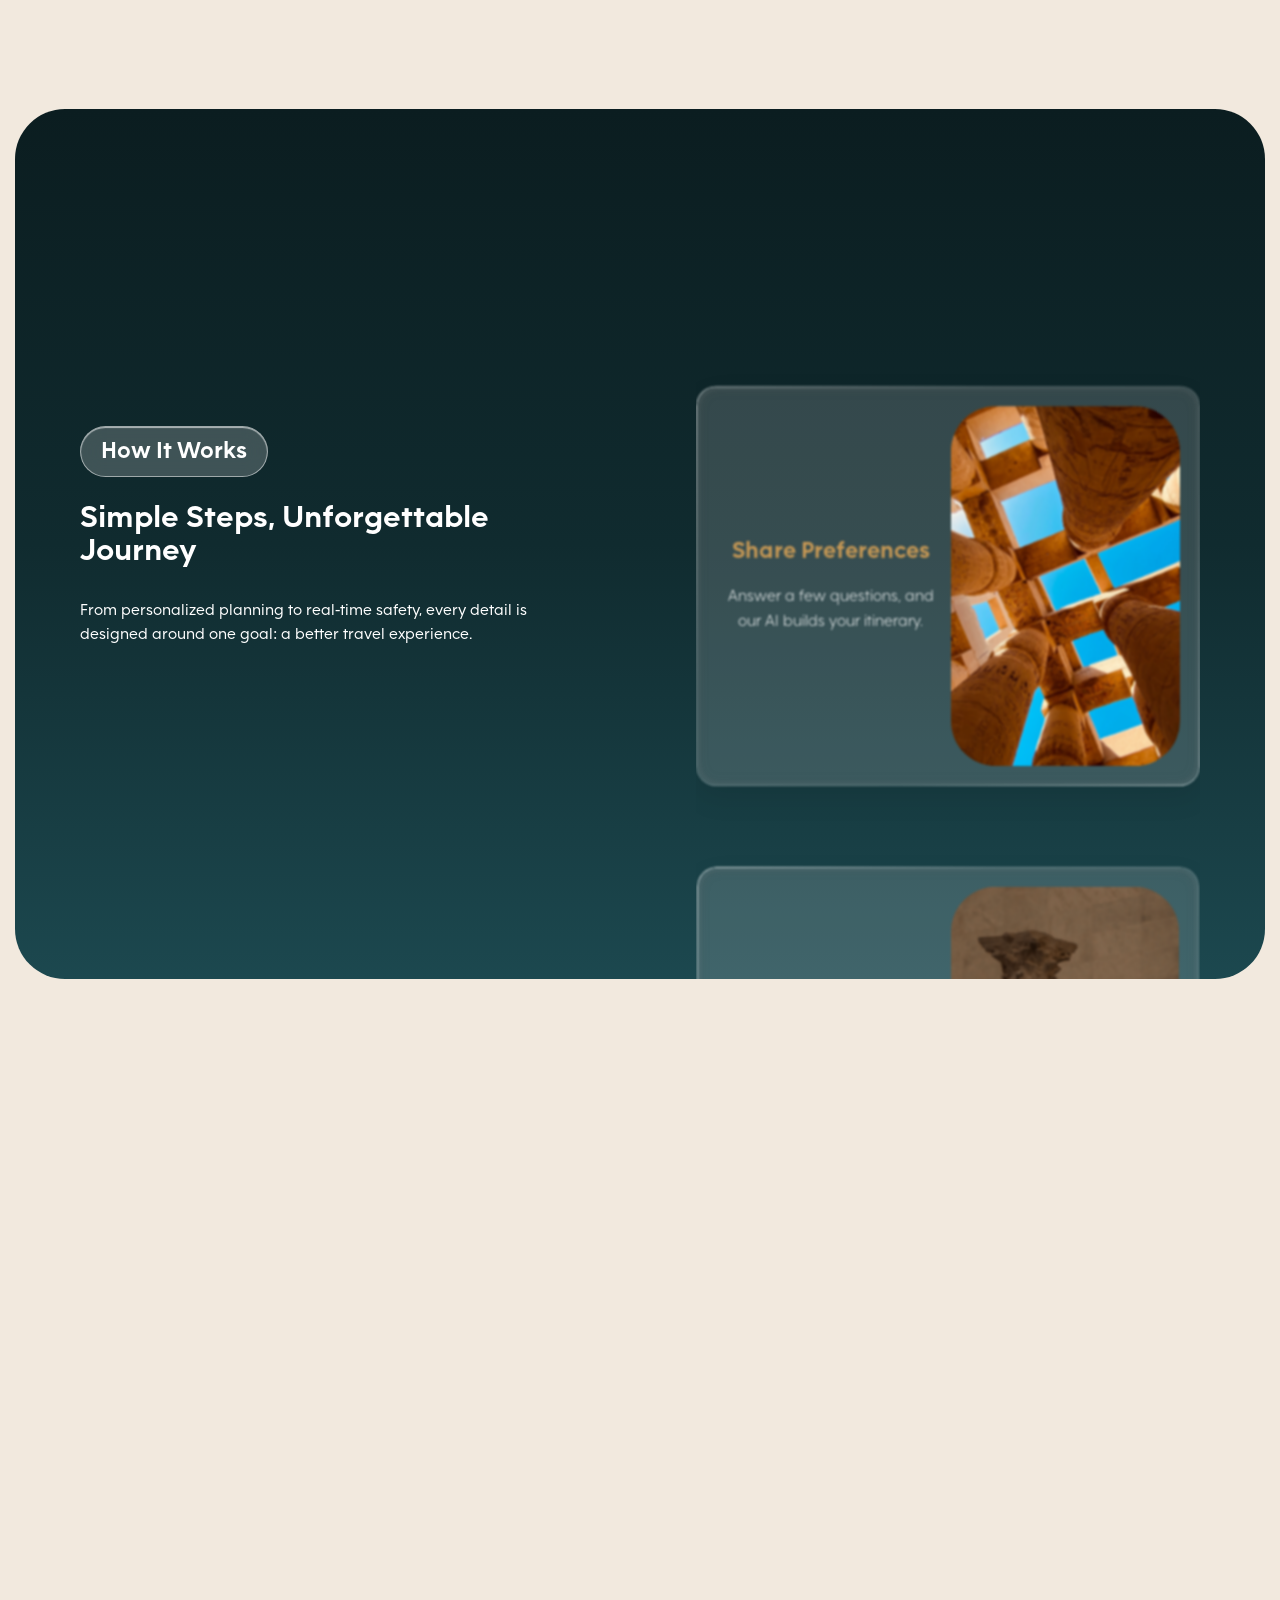
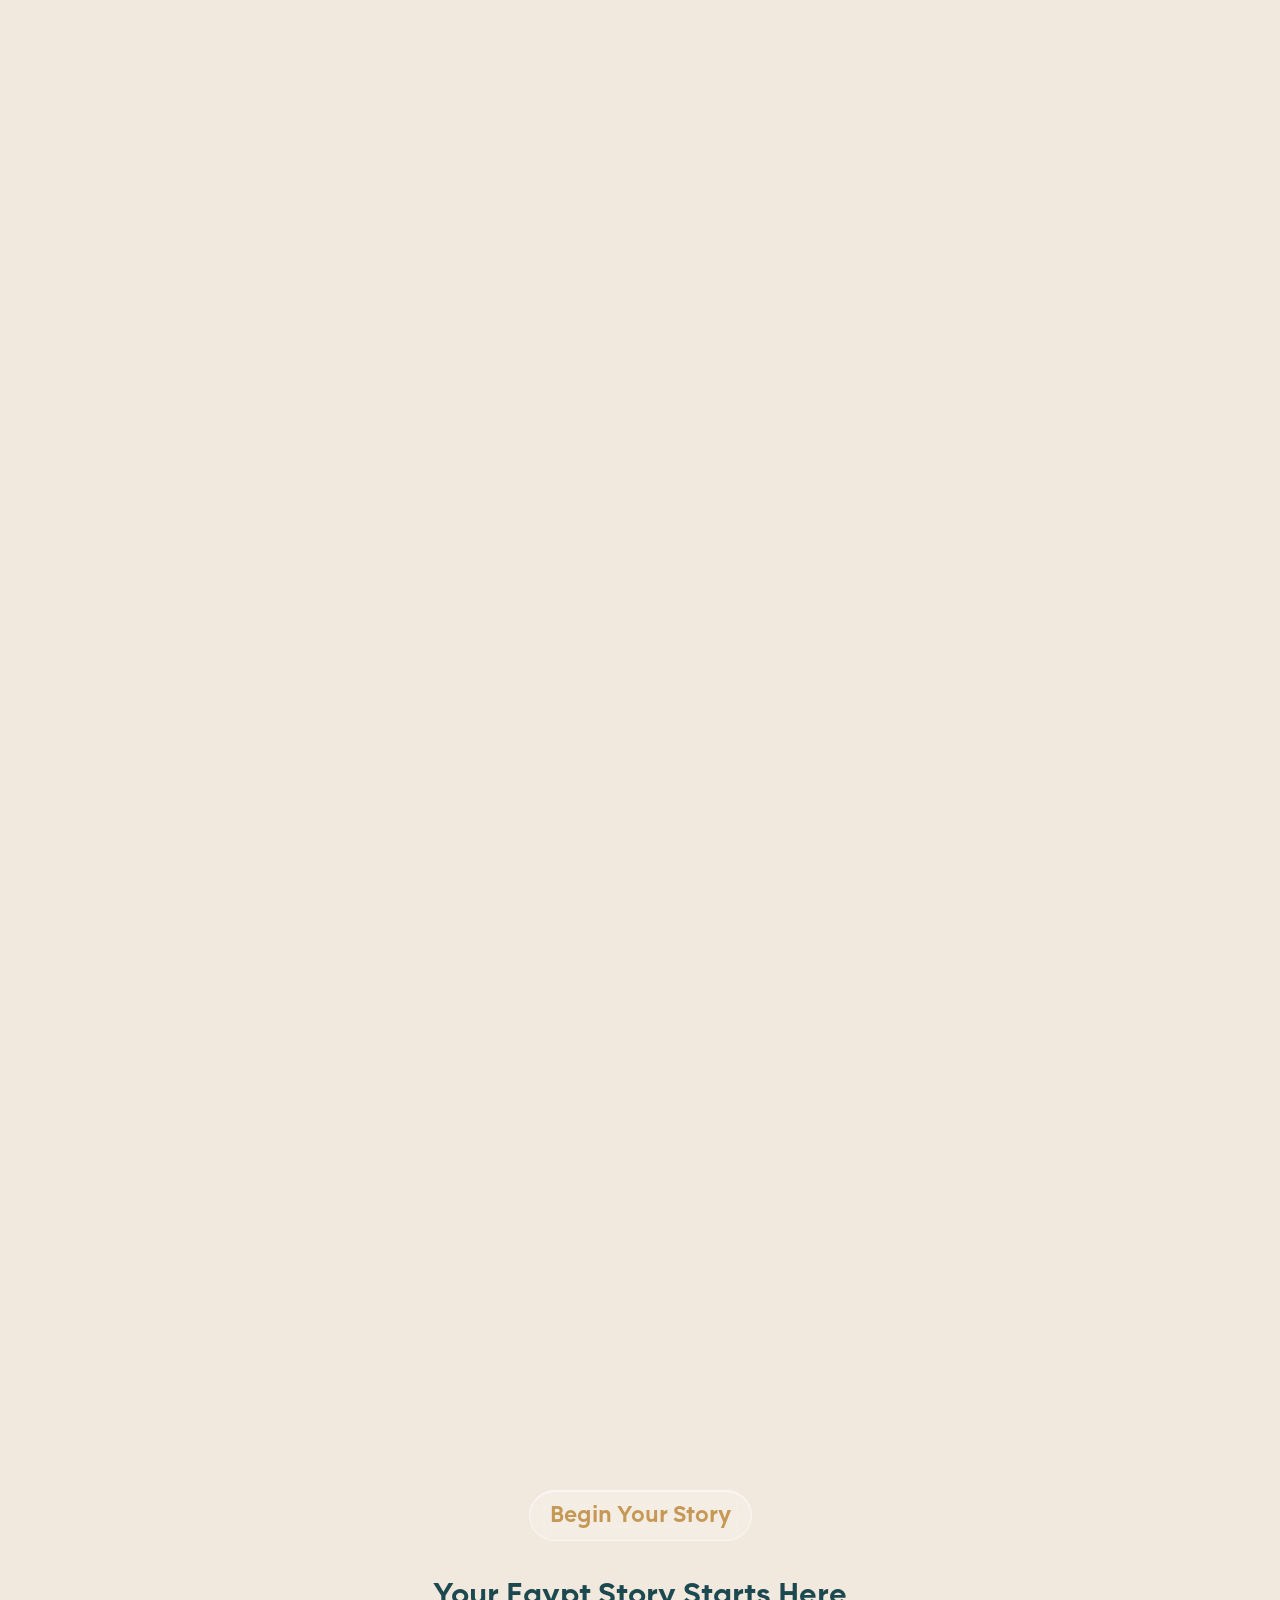
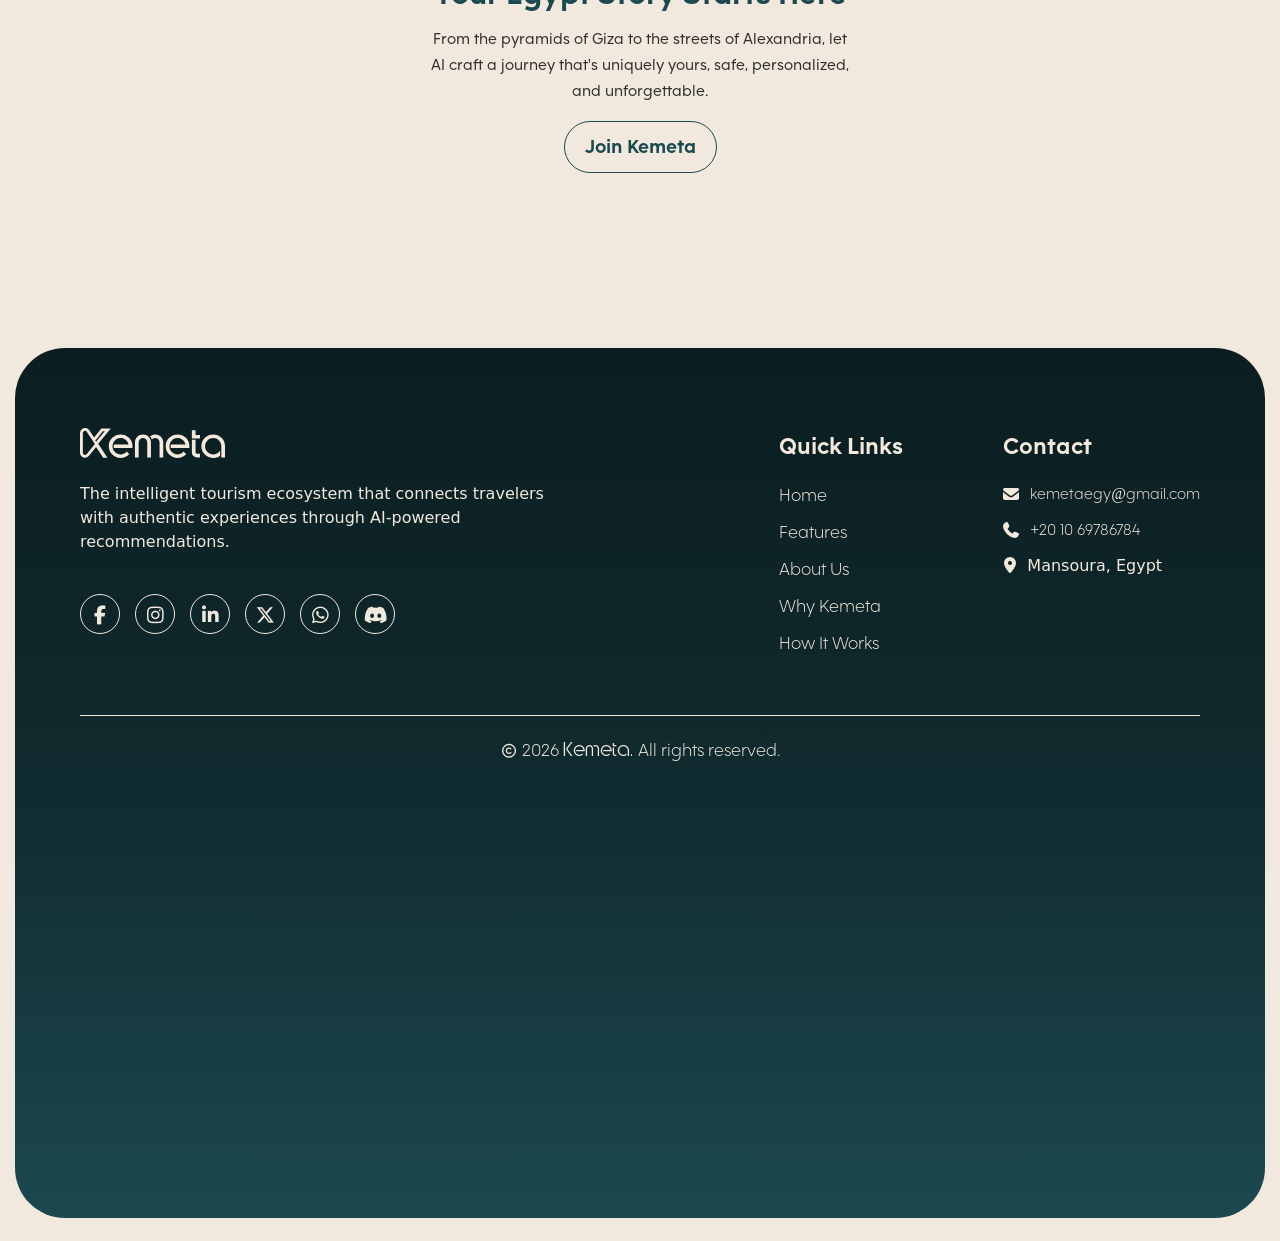
==== commit 2cb1f559: "Update project" ====
--- a/index.html
+++ b/index.html
@@ -102,7 +102,7 @@
     class="navbar-logo-mobile navbar-logo-mobile-dark"
   />
   <img
-    src="./assets/images/logos/SVG/Logo (5).svg"
+    src="./assets/images/logos/SVG/(5).svg"
     alt="Kemeta"
     class="navbar-logo-mobile navbar-logo-mobile-dark-scroll"
   />
